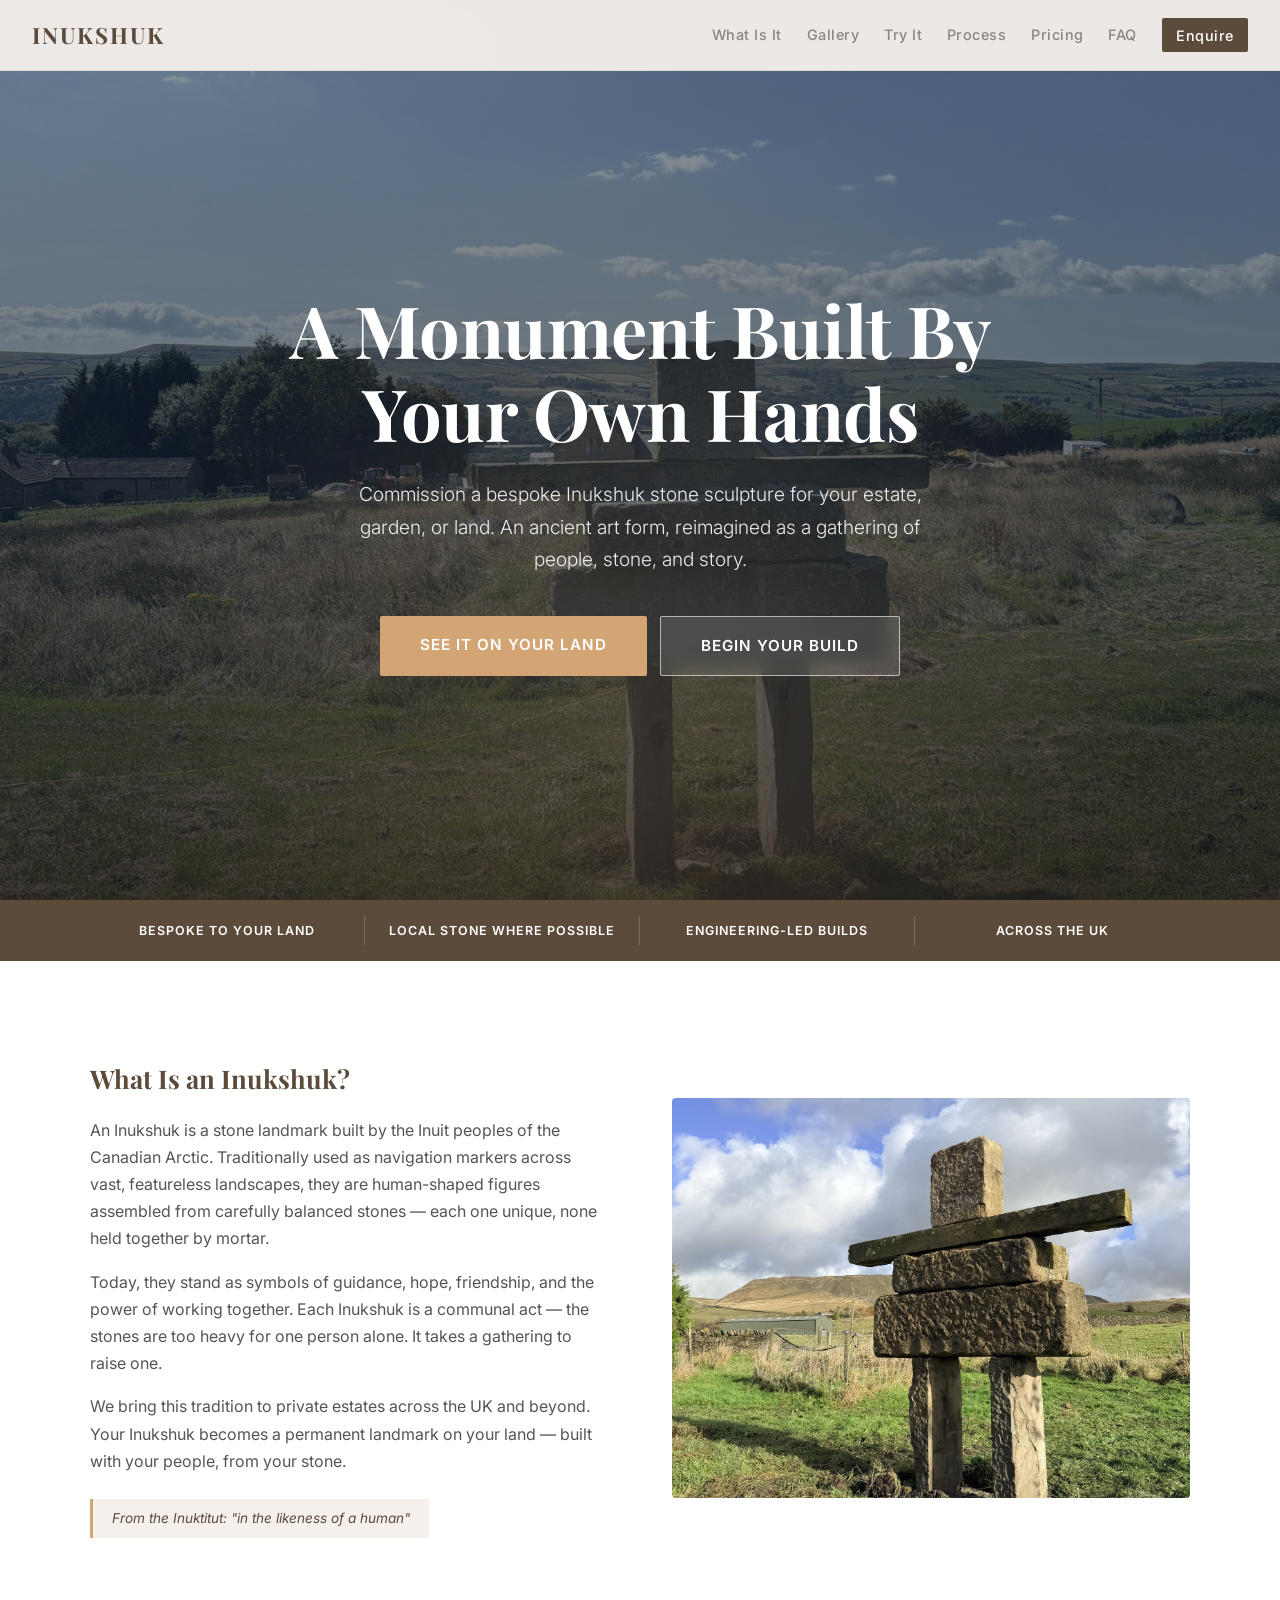
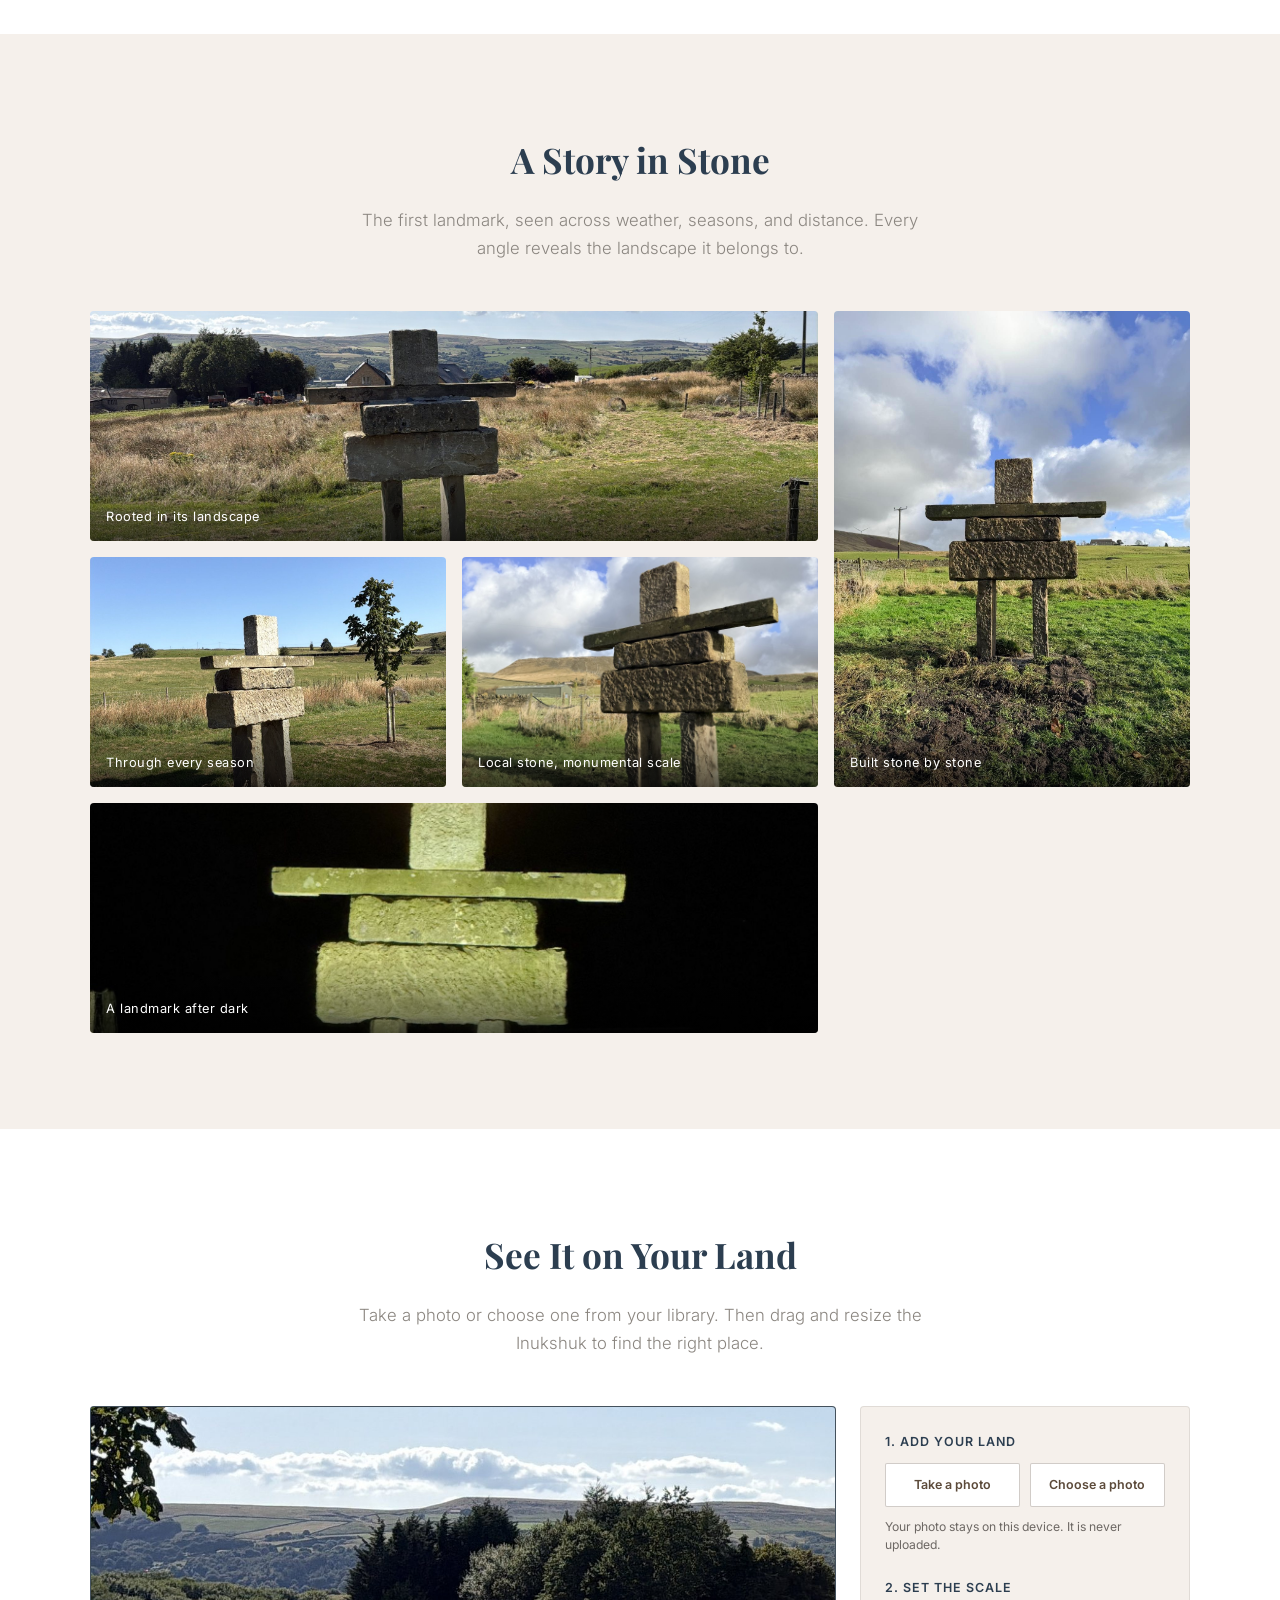
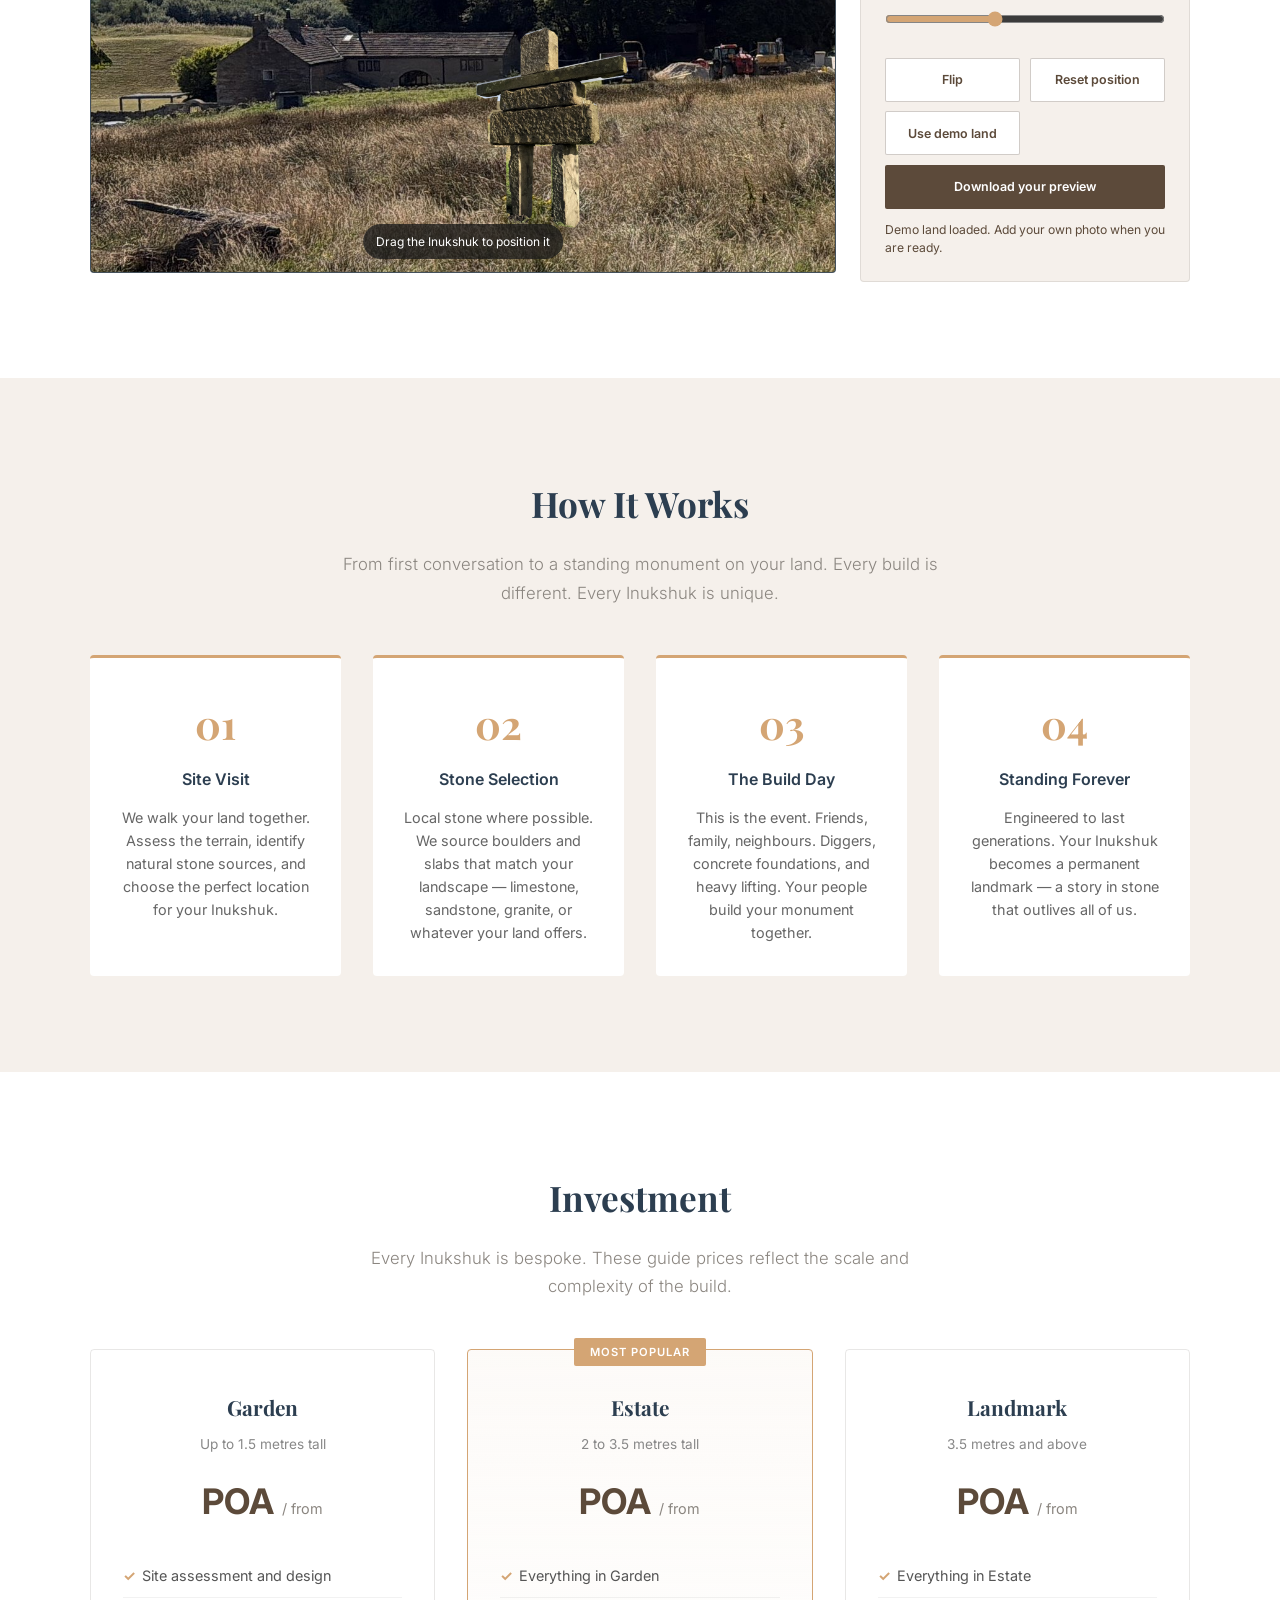
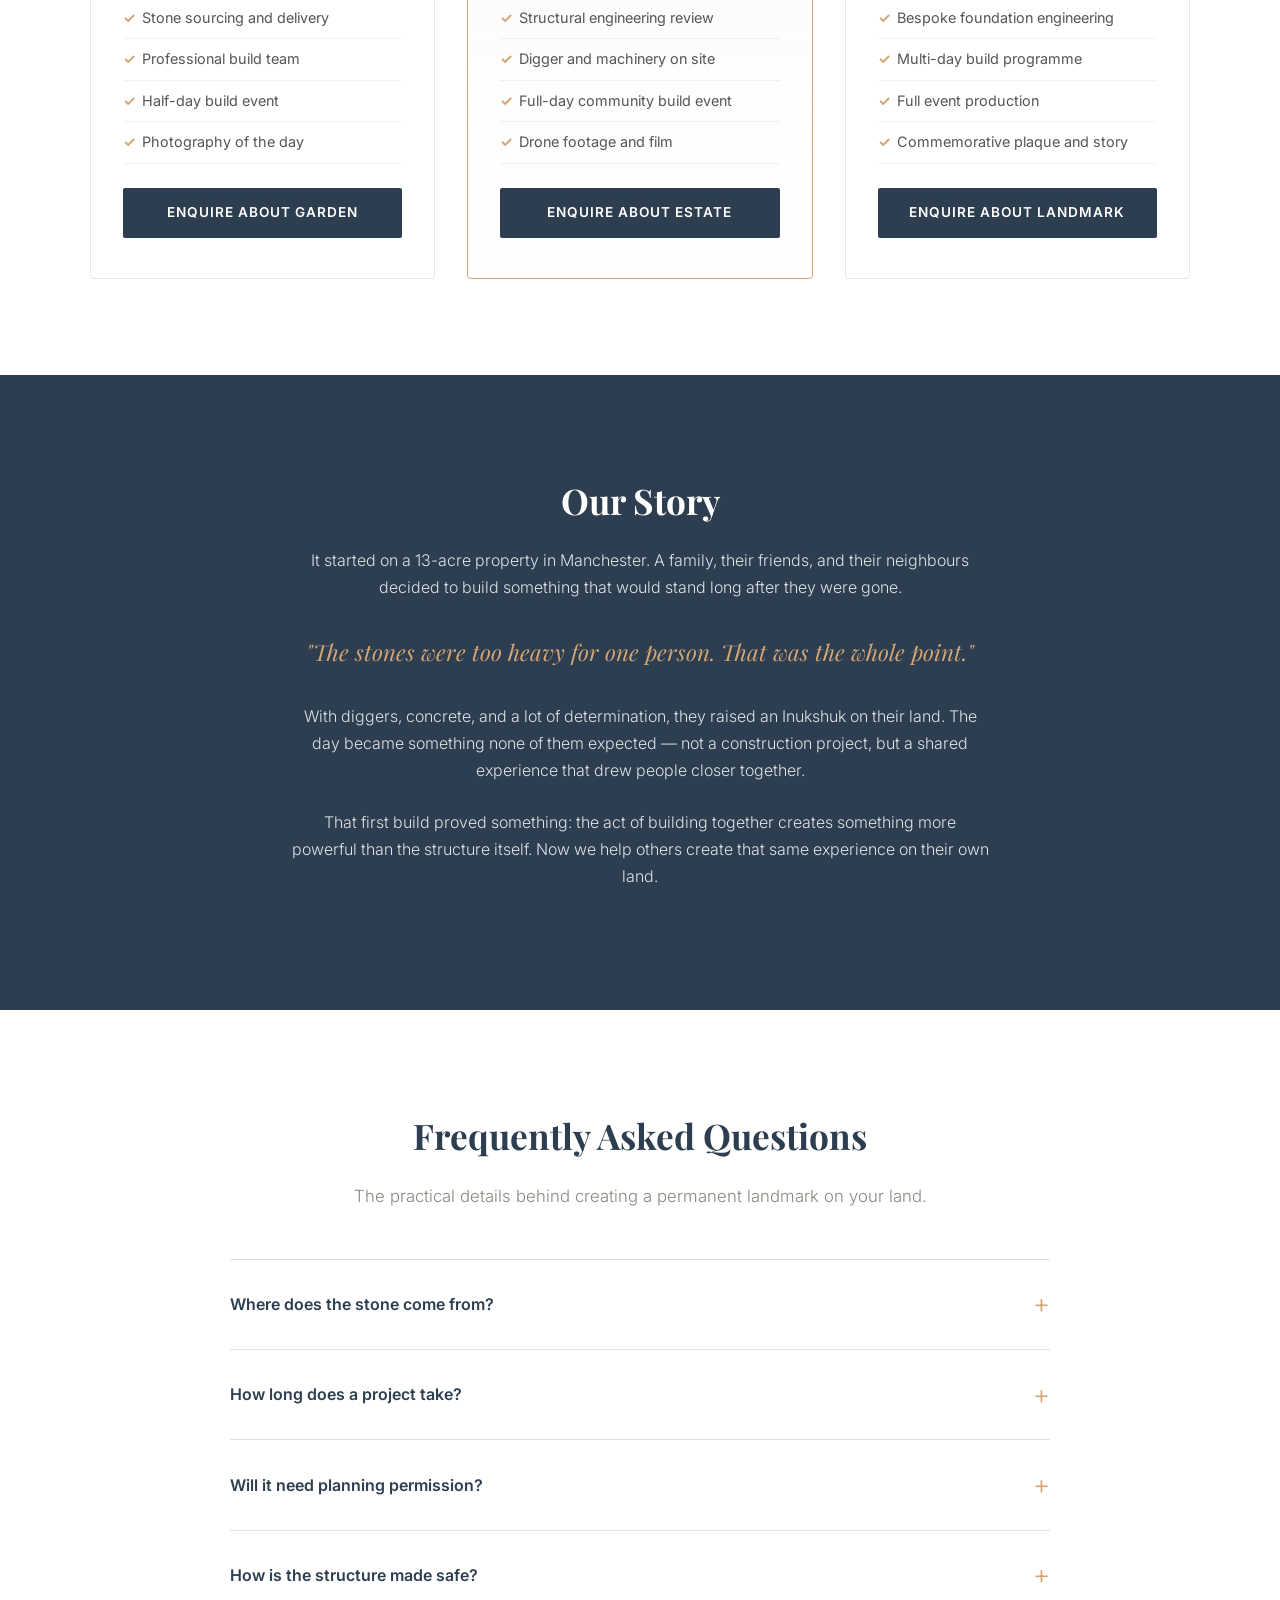
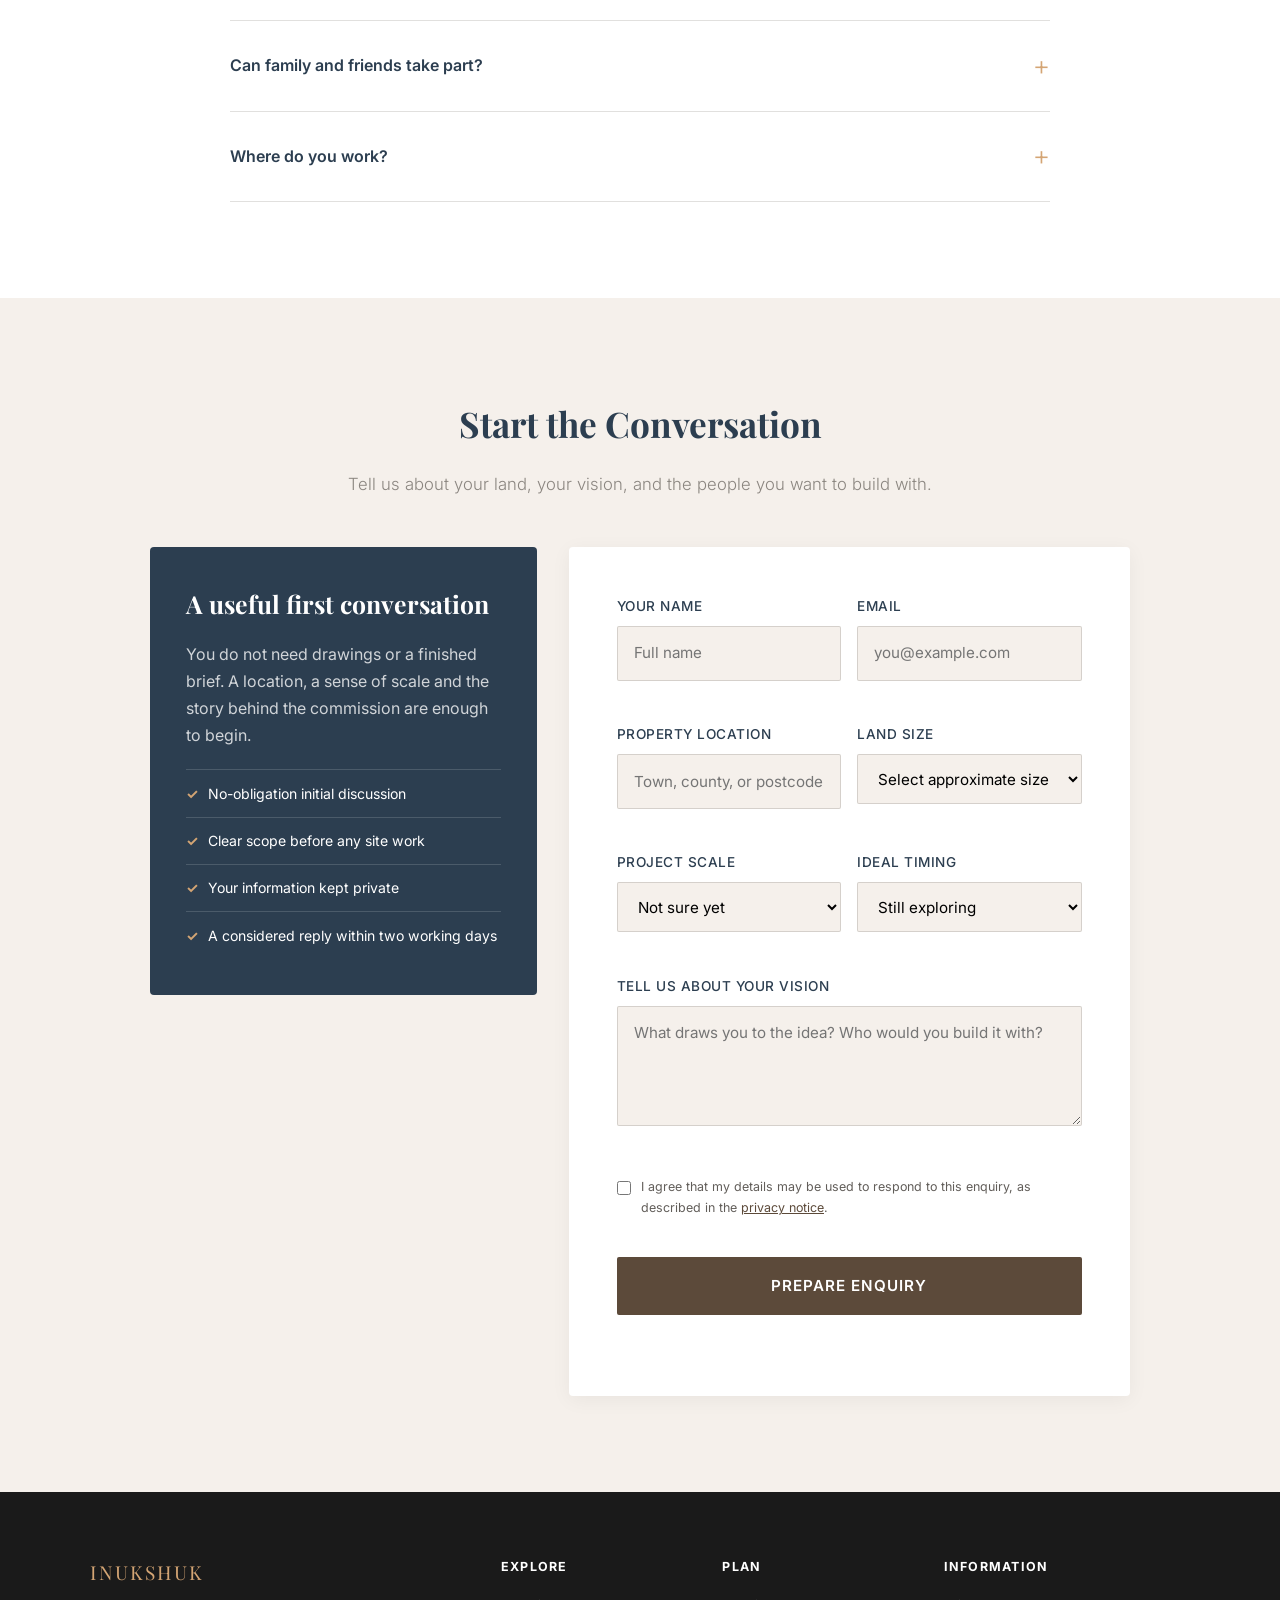
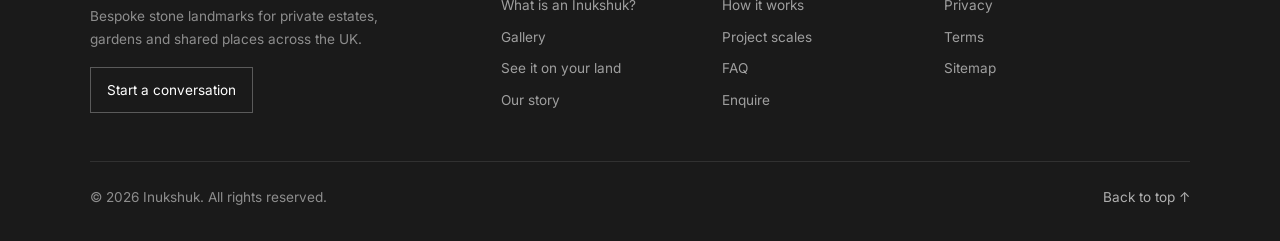
==== index.html @ c1183fcb "Add professional website essentials" ====
<!DOCTYPE html>
<html lang="en">
<head>
  <meta charset="UTF-8">
  <meta name="viewport" content="width=device-width, initial-scale=1.0">
  <meta name="description" content="Bespoke Inukshuk stone sculptures, built with your people and rooted in your land.">
  <meta property="og:title" content="Inukshuk — A Monument Built By Your Own Hands">
  <meta property="og:description" content="Commission a bespoke stone landmark for your estate, garden, or land.">
  <meta property="og:type" content="website">
  <meta property="og:locale" content="en_GB">
  <meta property="og:url" content="https://inukshuk-plum.vercel.app/">
  <meta property="og:image" content="https://inukshuk-plum.vercel.app/assets/gallery/hillside-landmark.jpg">
  <meta property="og:image:alt" content="An Inukshuk stone sculpture overlooking rolling Pennine hills">
  <meta name="twitter:card" content="summary_large_image">
  <meta name="theme-color" content="#2C3E50">
  <meta name="color-scheme" content="light">
  <link rel="canonical" href="https://inukshuk-plum.vercel.app/">
  <link rel="icon" href="/favicon.svg" type="image/svg+xml">
  <link rel="manifest" href="/site.webmanifest">
  <title>Inukshuk — Bespoke Stone Sculptures for Your Land</title>
  <link rel="preconnect" href="https://fonts.googleapis.com">
  <link href="https://fonts.googleapis.com/css2?family=Playfair+Display:wght@400;700&amp;family=Inter:wght@300;400;500;600&amp;display=swap" rel="stylesheet">
  <script type="application/ld+json">
    {
      "@context": "https://schema.org",
      "@type": "ProfessionalService",
      "name": "Inukshuk",
      "url": "https://inukshuk-plum.vercel.app/",
      "image": "https://inukshuk-plum.vercel.app/assets/gallery/hillside-landmark.jpg",
      "description": "Bespoke Inukshuk stone sculptures for private estates, gardens and land.",
      "areaServed": {
        "@type": "Country",
        "name": "United Kingdom"
      },
      "serviceType": [
        "Bespoke stone sculpture",
        "Site assessment",
        "Stone sourcing",
        "Community build experience"
      ]
    }
  </script>
  <style>
    *, *::before, *::after { margin: 0; padding: 0; box-sizing: border-box; }

    html { scroll-behavior: smooth; scroll-padding-top: 84px; }

    :root {
      --stone: #8B8680;
      --earth: #5C4A3A;
      --sky: #2C3E50;
      --warm: #D4A574;
      --cream: #F5F0EB;
      --white: #FFFFFF;
      --dark: #1a1a1a;
    }

    body {
      font-family: 'Inter', sans-serif;
      color: var(--dark);
      background: var(--cream);
      line-height: 1.7;
      -webkit-font-smoothing: antialiased;
    }
    body.menu-open, body.modal-open { overflow: hidden; }
    img { max-width: 100%; }
    button, input, select, textarea { font: inherit; }
    a:focus-visible, button:focus-visible, input:focus-visible,
    select:focus-visible, textarea:focus-visible, canvas:focus-visible,
    summary:focus-visible {
      outline: 3px solid var(--warm); outline-offset: 3px;
    }
    .skip-link {
      position: fixed; top: 0.6rem; left: 0.6rem; z-index: 1000;
      padding: 0.7rem 1rem; background: var(--dark); color: var(--white);
      text-decoration: none; border-radius: 2px; transform: translateY(-150%);
      transition: transform 0.2s;
    }
    .skip-link:focus { transform: translateY(0); }

    /* NAV */
    nav {
      position: fixed; top: 0; width: 100%; z-index: 100;
      background: rgba(245,240,235,0.95);
      backdrop-filter: blur(10px);
      border-bottom: 1px solid rgba(139,134,128,0.15);
      padding: 1rem 2rem;
      display: flex; justify-content: space-between; align-items: center;
    }
    nav .logo {
      font-family: 'Playfair Display', serif;
      font-size: 1.4rem; font-weight: 700; color: var(--earth);
      letter-spacing: 2px; text-transform: uppercase; text-decoration: none;
    }
    nav .nav-links { display: flex; gap: 1.55rem; list-style: none; align-items: center; }
    nav .nav-links a {
      text-decoration: none; color: var(--stone); font-size: 0.9rem;
      font-weight: 500; letter-spacing: 0.5px; transition: color 0.3s;
    }
    nav .nav-links a:hover, nav .nav-links a[aria-current="true"] { color: var(--earth); }
    .nav-cta {
      padding: 0.55rem 0.9rem; color: var(--white) !important;
      background: var(--earth); border-radius: 2px;
    }
    .nav-cta:hover { background: var(--sky); }
    .menu-toggle {
      display: none; width: 46px; height: 44px; border: 0; background: transparent;
      color: var(--earth); cursor: pointer; align-items: center; justify-content: center;
    }
    .menu-toggle-lines, .menu-toggle-lines::before, .menu-toggle-lines::after {
      display: block; width: 24px; height: 2px; background: currentColor;
      transition: transform 0.25s, opacity 0.25s; content: '';
    }
    .menu-toggle-lines::before { transform: translateY(-7px); }
    .menu-toggle-lines::after { transform: translateY(5px); }
    .menu-toggle[aria-expanded="true"] .menu-toggle-lines { background: transparent; }
    .menu-toggle[aria-expanded="true"] .menu-toggle-lines::before { transform: translateY(0) rotate(45deg); }
    .menu-toggle[aria-expanded="true"] .menu-toggle-lines::after { transform: translateY(-2px) rotate(-45deg); }

    /* HERO */
    .hero {
      min-height: 100vh;
      display: flex; flex-direction: column; justify-content: center; align-items: center;
      text-align: center; padding: 8rem 2rem 4rem;
      background:
        linear-gradient(180deg, rgba(22,35,47,0.48) 0%, rgba(22,35,47,0.64) 55%, rgba(26,26,26,0.82) 100%),
        url('assets/gallery/hillside-landmark.jpg') center 48% / cover no-repeat;
      color: var(--white);
      position: relative; overflow: hidden;
    }
    .hero::before {
      content: ''; position: absolute; inset: 0;
      background: radial-gradient(ellipse at 50% 80%, rgba(212,165,116,0.15) 0%, transparent 60%);
    }
    .hero-content { position: relative; z-index: 1; max-width: 800px; }
    .hero h1 {
      font-family: 'Playfair Display', serif;
      font-size: clamp(2.5rem, 6vw, 4.5rem);
      font-weight: 700; line-height: 1.15; margin-bottom: 1.5rem;
      letter-spacing: -0.5px;
    }
    .hero p {
      font-size: 1.2rem; font-weight: 300; opacity: 0.9;
      max-width: 600px; margin: 0 auto 2.5rem;
    }
    .hero-cta {
      display: inline-block; padding: 1rem 2.5rem;
      background: var(--warm); color: var(--white);
      text-decoration: none; font-weight: 600; font-size: 0.95rem;
      letter-spacing: 1px; text-transform: uppercase;
      border-radius: 2px; transition: all 0.3s;
    }
    .hero-cta:hover { background: var(--earth); transform: translateY(-2px); }
    .hero-actions { display: flex; gap: 0.8rem; justify-content: center; flex-wrap: wrap; }
    .hero-cta.secondary {
      background: rgba(255,255,255,0.12); border: 1px solid rgba(255,255,255,0.6);
      backdrop-filter: blur(8px);
    }
    .hero-cta.secondary:hover { background: var(--white); color: var(--earth); }

    /* CREDIBILITY STRIP */
    .trust-strip {
      background: var(--earth); color: var(--white); padding: 1rem 2rem;
    }
    .trust-list {
      max-width: 1100px; margin: 0 auto; display: grid;
      grid-template-columns: repeat(4, 1fr); list-style: none;
    }
    .trust-list li {
      padding: 0.25rem 1rem; text-align: center; font-size: 0.78rem;
      font-weight: 600; letter-spacing: 0.08em; text-transform: uppercase;
      border-right: 1px solid rgba(255,255,255,0.2);
    }
    .trust-list li:last-child { border-right: 0; }

    /* SECTIONS */
    section { padding: 6rem 2rem; }
    .container { max-width: 1100px; margin: 0 auto; }
    .section-title {
      font-family: 'Playfair Display', serif;
      font-size: 2.2rem; text-align: center; margin-bottom: 1rem;
      color: var(--sky);
    }
    .section-subtitle {
      text-align: center; color: var(--stone); font-weight: 300;
      max-width: 600px; margin: 0 auto 3rem; font-size: 1.05rem;
    }

    /* WHAT IS */
    .what-is { background: var(--white); }
    .what-is-grid {
      display: grid; grid-template-columns: 1fr 1fr; gap: 4rem; align-items: center;
    }
    .what-is-text h3 {
      font-family: 'Playfair Display', serif;
      font-size: 1.6rem; color: var(--earth); margin-bottom: 1rem;
    }
    .what-is-text p { color: #555; margin-bottom: 1rem; }
    .origin-badge {
      display: inline-block; padding: 0.5rem 1.2rem; margin-top: 0.5rem;
      background: var(--cream); border-left: 3px solid var(--warm);
      font-size: 0.85rem; color: var(--earth); font-style: italic;
    }
    .stone-visual {
      background: var(--stone);
      border-radius: 4px; height: 400px;
      display: flex; align-items: center; justify-content: center;
      position: relative; overflow: hidden;
    }
    .stone-visual img { width: 100%; height: 100%; object-fit: cover; }

    /* GALLERY */
    .gallery { background: var(--cream); }
    .photo-grid {
      display: grid; grid-template-columns: repeat(12, 1fr);
      grid-auto-rows: 230px; gap: 1rem;
    }
    .photo-card {
      grid-column: span 4; position: relative; overflow: hidden;
      border-radius: 4px; background: var(--stone);
    }
    .photo-card button {
      width: 100%; height: 100%; padding: 0; border: 0; background: transparent;
      color: inherit; cursor: zoom-in; text-align: left;
    }
    .photo-card.wide { grid-column: span 8; }
    .photo-card.tall { grid-row: span 2; }
    .photo-card img {
      width: 100%; height: 100%; object-fit: cover; display: block;
      transition: transform 0.6s ease;
    }
    .photo-card:hover img { transform: scale(1.025); }
    .photo-card figcaption {
      position: absolute; inset: auto 0 0; padding: 2.5rem 1rem 0.8rem;
      color: var(--white); font-size: 0.8rem; letter-spacing: 0.04em;
      background: linear-gradient(transparent, rgba(0,0,0,0.65));
    }
    .photo-card button::after {
      content: 'View'; position: absolute; top: 1rem; right: 1rem;
      padding: 0.35rem 0.65rem; border: 1px solid rgba(255,255,255,0.65);
      border-radius: 99px; color: var(--white); background: rgba(26,26,26,0.45);
      backdrop-filter: blur(6px); font-size: 0.7rem; letter-spacing: 0.08em;
      text-transform: uppercase; opacity: 0; transform: translateY(-4px);
      transition: opacity 0.25s, transform 0.25s;
    }
    .photo-card button:hover::after, .photo-card button:focus-visible::after {
      opacity: 1; transform: translateY(0);
    }
    .lightbox {
      width: min(1100px, calc(100vw - 2rem)); max-width: none; max-height: 92vh;
      margin: auto; padding: 0; border: 0; border-radius: 4px;
      background: #111; color: var(--white); overflow: hidden;
      box-shadow: 0 30px 100px rgba(0,0,0,0.45);
    }
    .lightbox::backdrop { background: rgba(10,12,14,0.88); backdrop-filter: blur(7px); }
    .lightbox-frame { position: relative; display: grid; min-height: min(76vh, 760px); }
    .lightbox img { width: 100%; height: min(76vh, 760px); object-fit: contain; display: block; }
    .lightbox-caption {
      position: absolute; inset: auto 0 0; padding: 3rem 5rem 1.3rem;
      background: linear-gradient(transparent, rgba(0,0,0,0.82));
      text-align: center; font-size: 0.9rem;
    }
    .lightbox-close, .lightbox-nav {
      position: absolute; z-index: 2; display: grid; place-items: center;
      border: 1px solid rgba(255,255,255,0.32); background: rgba(10,10,10,0.55);
      color: var(--white); cursor: pointer; backdrop-filter: blur(6px);
    }
    .lightbox-close { top: 1rem; right: 1rem; width: 44px; height: 44px; border-radius: 50%; font-size: 1.4rem; }
    .lightbox-nav { top: 50%; width: 48px; height: 64px; transform: translateY(-50%); font-size: 1.5rem; }
    .lightbox-prev { left: 1rem; }
    .lightbox-next { right: 1rem; }

    /* LAND VISUALIZER */
    .visualizer { background: var(--white); }
    .visualizer-shell {
      display: grid; grid-template-columns: minmax(0, 1fr) 330px;
      gap: 1.5rem; align-items: start;
    }
    .viz-stage {
      position: relative; overflow: hidden; border-radius: 4px;
      background: var(--sky); border: 1px solid rgba(139,134,128,0.25);
    }
    .viz-stage.dragover { outline: 3px solid var(--warm); outline-offset: 3px; }
    #viz-canvas {
      width: 100%; height: auto; aspect-ratio: 8 / 5; display: block;
      cursor: grab; touch-action: none;
    }
    #viz-canvas.dragging { cursor: grabbing; }
    .viz-tip {
      position: absolute; left: 50%; bottom: 0.8rem; transform: translateX(-50%);
      padding: 0.45rem 0.8rem; border-radius: 99px;
      background: rgba(26,26,26,0.76); color: var(--white);
      font-size: 0.75rem; white-space: nowrap; pointer-events: none;
      transition: opacity 0.3s;
    }
    .viz-tip.hidden { opacity: 0; }
    .viz-controls {
      padding: 1.5rem; border-radius: 4px; background: var(--cream);
      border: 1px solid rgba(139,134,128,0.2);
    }
    .viz-control { margin-bottom: 1.4rem; }
    .viz-control-title {
      display: block; margin-bottom: 0.65rem; color: var(--sky);
      font-size: 0.78rem; font-weight: 600; letter-spacing: 0.08em;
      text-transform: uppercase;
    }
    .upload-grid { display: grid; grid-template-columns: 1fr 1fr; gap: 0.6rem; }
    .upload-action, .viz-button {
      display: inline-flex; min-height: 44px; align-items: center; justify-content: center;
      padding: 0.7rem 0.75rem; border: 1px solid rgba(92,74,58,0.28);
      border-radius: 2px; background: var(--white); color: var(--earth);
      font: 600 0.78rem 'Inter', sans-serif; text-align: center; cursor: pointer;
      transition: background 0.2s, color 0.2s, transform 0.2s;
    }
    .upload-action:hover, .viz-button:hover { background: var(--earth); color: var(--white); transform: translateY(-1px); }
    .viz-button.primary { background: var(--earth); color: var(--white); }
    .viz-button.primary:hover { background: var(--sky); }
    .visually-hidden { position: absolute; width: 1px; height: 1px; overflow: hidden; clip: rect(0 0 0 0); white-space: nowrap; }
    .viz-range { width: 100%; accent-color: var(--warm); cursor: pointer; }
    .viz-button-row { display: grid; grid-template-columns: 1fr 1fr; gap: 0.6rem; }
    .viz-button-row .primary { grid-column: 1 / -1; }
    .privacy-note, .viz-status { font-size: 0.76rem; line-height: 1.5; color: #6d6864; }
    .privacy-note { margin-top: 0.7rem; }
    .viz-status { min-height: 2.3em; margin-top: 0.75rem; color: var(--earth); }

    /* PROCESS */
    .process { background: var(--cream); }
    .process-steps {
      display: grid; grid-template-columns: repeat(4, 1fr); gap: 2rem;
    }
    .step {
      text-align: center; padding: 2rem 1.5rem;
      background: var(--white); border-radius: 4px;
      border-top: 3px solid var(--warm);
    }
    .step-number {
      font-family: 'Playfair Display', serif;
      font-size: 2.5rem; color: var(--warm); font-weight: 700;
      margin-bottom: 0.5rem;
    }
    .step h4 { font-size: 1rem; color: var(--sky); margin-bottom: 0.75rem; font-weight: 600; }
    .step p { font-size: 0.9rem; color: #666; line-height: 1.6; }

    /* PRICING */
    .pricing { background: var(--white); }
    .pricing-cards {
      display: grid; grid-template-columns: repeat(3, 1fr); gap: 2rem;
    }
    .price-card {
      padding: 2.5rem 2rem; border: 1px solid rgba(139,134,128,0.2);
      border-radius: 4px; text-align: center; transition: all 0.3s;
      position: relative;
    }
    .price-card:hover { transform: translateY(-4px); box-shadow: 0 12px 40px rgba(0,0,0,0.08); }
    .price-card.featured {
      border-color: var(--warm);
      background: linear-gradient(180deg, rgba(212,165,116,0.05) 0%, var(--white) 100%);
    }
    .price-card.featured::before {
      content: 'Most Popular'; position: absolute; top: -12px; left: 50%;
      transform: translateX(-50%); background: var(--warm); color: var(--white);
      padding: 0.3rem 1rem; font-size: 0.7rem; letter-spacing: 1px;
      text-transform: uppercase; font-weight: 600; border-radius: 2px;
    }
    .price-card h4 {
      font-family: 'Playfair Display', serif;
      font-size: 1.3rem; color: var(--sky); margin-bottom: 0.5rem;
    }
    .price-amount {
      font-size: 2.2rem; font-weight: 700; color: var(--earth);
      margin: 1rem 0;
    }
    .price-amount span { font-size: 0.9rem; font-weight: 400; color: var(--stone); }
    .price-card ul {
      list-style: none; text-align: left; margin: 1.5rem 0;
    }
    .price-card li {
      padding: 0.5rem 0; font-size: 0.9rem; color: #555;
      border-bottom: 1px solid rgba(0,0,0,0.05);
    }
    .price-card li::before { content: '\2713\00a0\00a0'; color: var(--warm); font-weight: 700; }
    .price-btn {
      display: inline-block; width: 100%; padding: 0.85rem;
      background: var(--sky); color: var(--white);
      text-decoration: none; font-weight: 600; font-size: 0.85rem;
      letter-spacing: 1px; text-transform: uppercase;
      border: none; cursor: pointer; border-radius: 2px;
      transition: background 0.3s;
    }
    .price-btn:hover { background: var(--earth); }

    /* STORY */
    .story { background: var(--sky); color: var(--white); }
    .story .section-title { color: var(--white); }
    .story-content {
      max-width: 700px; margin: 0 auto; text-align: center;
    }
    .story-content p { opacity: 0.85; margin-bottom: 1.5rem; font-weight: 300; }
    .story-content .highlight {
      font-family: 'Playfair Display', serif;
      font-size: 1.4rem; font-style: italic; opacity: 1;
      color: var(--warm); margin: 2rem 0;
    }

    /* FAQ */
    .faq { background: var(--white); }
    .faq-list { max-width: 820px; margin: 0 auto; border-top: 1px solid rgba(139,134,128,0.26); }
    .faq details { border-bottom: 1px solid rgba(139,134,128,0.26); }
    .faq summary {
      list-style: none; display: flex; align-items: center; justify-content: space-between;
      gap: 1rem; padding: 1.35rem 0; color: var(--sky); cursor: pointer;
      font-weight: 600;
    }
    .faq summary::-webkit-details-marker { display: none; }
    .faq summary::after { content: '+'; color: var(--warm); font-size: 1.7rem; font-weight: 300; }
    .faq details[open] summary::after { content: '−'; }
    .faq-answer { padding: 0 2rem 1.5rem 0; color: #5e5b58; }

    /* CONTACT */
    .contact { background: var(--cream); }
    .contact-layout {
      display: grid; grid-template-columns: minmax(0, 1fr) minmax(0, 1.45fr);
      gap: 2rem; align-items: start; max-width: 980px; margin: 0 auto;
    }
    .contact-panel { padding: 2.25rem; background: var(--sky); color: var(--white); border-radius: 4px; }
    .contact-panel h3 { font-family: 'Playfair Display', serif; font-size: 1.55rem; margin-bottom: 1rem; }
    .contact-panel p { color: rgba(255,255,255,0.78); margin-bottom: 1.25rem; }
    .contact-promises { list-style: none; }
    .contact-promises li { padding: 0.7rem 0; border-top: 1px solid rgba(255,255,255,0.15); font-size: 0.88rem; }
    .contact-promises li::before { content: '✓'; color: var(--warm); font-weight: 700; margin-right: 0.65rem; }
    .contact-form {
      margin: 0;
      background: var(--white); padding: 3rem;
      border-radius: 4px; box-shadow: 0 4px 20px rgba(0,0,0,0.05);
    }
    .form-grid { display: grid; grid-template-columns: 1fr 1fr; gap: 0 1rem; }
    .form-group.full { grid-column: 1 / -1; }
    .form-group { margin-bottom: 1.5rem; }
    .form-group label {
      display: block; font-size: 0.85rem; font-weight: 500;
      color: var(--sky); margin-bottom: 0.5rem;
      letter-spacing: 0.5px; text-transform: uppercase;
    }
    .form-group input, .form-group textarea, .form-group select {
      width: 100%; padding: 0.85rem 1rem;
      border: 1px solid rgba(139,134,128,0.3);
      border-radius: 2px; font-family: 'Inter', sans-serif;
      font-size: 0.95rem; transition: border-color 0.3s;
      background: var(--cream);
    }
    .form-group input:focus, .form-group textarea:focus, .form-group select:focus {
      outline: none; border-color: var(--warm);
    }
    .form-group input[aria-invalid="true"], .form-group textarea[aria-invalid="true"],
    .form-group select[aria-invalid="true"] { border-color: #a33b2f; background: #fff8f6; }
    .field-error { display: block; min-height: 1.2em; margin-top: 0.25rem; color: #8e2e24; font-size: 0.74rem; }
    .form-group textarea { min-height: 120px; resize: vertical; }
    .consent-row { display: flex; gap: 0.65rem; align-items: flex-start; margin: 0 0 1.25rem; color: #625e5a; font-size: 0.78rem; }
    .consent-row input { width: 18px; height: 18px; margin-top: 0.15rem; accent-color: var(--earth); }
    .consent-row a { color: var(--earth); }
    .submit-btn {
      width: 100%; padding: 1rem; background: var(--earth);
      color: var(--white); border: none; cursor: pointer;
      font-family: 'Inter', sans-serif; font-weight: 600;
      font-size: 0.95rem; letter-spacing: 1px;
      text-transform: uppercase; border-radius: 2px;
      transition: background 0.3s;
    }
    .submit-btn:hover { background: var(--sky); }
    .submit-btn[disabled] { cursor: wait; opacity: 0.72; }
    .form-status { min-height: 1.6em; margin-top: 0.8rem; color: var(--earth); font-size: 0.82rem; text-align: center; }

    /* FOOTER */
    footer {
      background: var(--dark); color: rgba(255,255,255,0.5);
      padding: 4rem 2rem 2rem; font-size: 0.85rem;
    }
    footer .logo {
      font-family: 'Playfair Display', serif;
      color: var(--warm); font-size: 1.2rem;
      letter-spacing: 2px; margin-bottom: 1rem; display: inline-block; text-decoration: none;
    }
    .footer-grid {
      max-width: 1100px; margin: 0 auto 2.5rem; display: grid;
      grid-template-columns: 2fr 1fr 1fr 1.3fr; gap: 2rem;
    }
    .footer-intro { max-width: 320px; }
    .footer-heading { color: var(--white); font-size: 0.78rem; text-transform: uppercase; letter-spacing: 0.1em; margin-bottom: 1rem; }
    .footer-links { list-style: none; }
    .footer-links li { margin: 0.55rem 0; }
    .footer-links a { color: rgba(255,255,255,0.58); text-decoration: none; }
    .footer-links a:hover { color: var(--warm); }
    .footer-contact { display: inline-block; margin-top: 1rem; padding: 0.65rem 1rem; color: var(--white); border: 1px solid rgba(255,255,255,0.28); text-decoration: none; }
    .footer-bottom { max-width: 1100px; margin: 0 auto; padding-top: 1.5rem; border-top: 1px solid rgba(255,255,255,0.1); display: flex; justify-content: space-between; gap: 1rem; }
    .back-to-top { color: rgba(255,255,255,0.65); text-decoration: none; }
    .back-to-top:hover { color: var(--warm); }

    .no-script {
      padding: 0.8rem 1rem; background: #fff3cd; color: #5c4a3a;
      text-align: center; font-size: 0.85rem;
    }

    /* RESPONSIVE */
    @media (max-width: 960px) {
      nav { padding: 0.75rem 1.25rem; }
      .menu-toggle { display: inline-flex; }
      nav .nav-links {
        display: flex; position: fixed; inset: 69px 0 auto; max-height: calc(100vh - 69px);
        overflow-y: auto; padding: 1.25rem 1.5rem 1.75rem; background: var(--cream);
        border-bottom: 1px solid rgba(139,134,128,0.2); box-shadow: 0 18px 30px rgba(0,0,0,0.12);
        flex-direction: column; align-items: stretch; gap: 0;
        transform: translateY(-120%); opacity: 0; visibility: hidden;
        transition: transform 0.3s, opacity 0.3s, visibility 0.3s;
      }
      nav .nav-links.open { transform: translateY(0); opacity: 1; visibility: visible; }
      nav .nav-links a { display: block; padding: 0.8rem 0; color: var(--earth); border-bottom: 1px solid rgba(139,134,128,0.16); }
      nav .nav-links li:last-child a { margin-top: 0.75rem; border-bottom: 0; text-align: center; }
      .trust-list { grid-template-columns: 1fr 1fr; }
      .trust-list li:nth-child(2) { border-right: 0; }
      .trust-list li:nth-child(-n+2) { border-bottom: 1px solid rgba(255,255,255,0.2); }
      .footer-grid { grid-template-columns: 2fr 1fr 1fr; }
      .footer-grid > div:last-child { grid-column: 1 / -1; }
    }
    @media (max-width: 768px) {
      .what-is-grid { grid-template-columns: 1fr; }
      .process-steps { grid-template-columns: 1fr 1fr; }
      .pricing-cards { grid-template-columns: 1fr; max-width: 400px; margin: 0 auto; }
      .visualizer-shell { grid-template-columns: 1fr; }
      .photo-grid { grid-template-columns: 1fr 1fr; grid-auto-rows: 220px; }
      .photo-card, .photo-card.wide { grid-column: span 1; }
      .contact-layout { grid-template-columns: 1fr; }
      .footer-grid { grid-template-columns: 1fr 1fr; }
      .footer-grid > div:last-child { grid-column: auto; }
    }
    @media (max-width: 480px) {
      section { padding: 4.5rem 1.25rem; }
      .hero { padding-inline: 1.25rem; }
      .hero-actions { flex-direction: column; align-items: stretch; }
      .hero-cta { width: 100%; padding-inline: 1rem; }
      .trust-strip { padding-inline: 0.75rem; }
      .trust-list { grid-template-columns: 1fr; }
      .trust-list li { border-right: 0; border-bottom: 1px solid rgba(255,255,255,0.2); }
      .trust-list li:last-child { border-bottom: 0; }
      .process-steps { grid-template-columns: 1fr; }
      .photo-grid { grid-template-columns: 1fr; }
      .photo-card.tall { grid-row: span 1; }
      .upload-grid { grid-template-columns: 1fr; }
      .form-grid { grid-template-columns: 1fr; }
      .form-group.full { grid-column: auto; }
      .contact-form, .contact-panel { padding: 1.5rem; }
      .footer-grid { grid-template-columns: 1fr; }
      .footer-bottom { flex-direction: column; }
      .lightbox-caption { padding-inline: 3rem; }
      .lightbox-nav { width: 42px; height: 54px; }
      .lightbox-prev { left: 0.35rem; }
      .lightbox-next { right: 0.35rem; }
    }
    @media (prefers-reduced-motion: reduce) {
      html { scroll-behavior: auto; }
      *, *::before, *::after { animation-duration: 0.01ms !important; animation-iteration-count: 1 !important; transition-duration: 0.01ms !important; }
    }
  </style>
</head>
<body>

  <a class="skip-link" href="#main-content">Skip to main content</a>

  <nav aria-label="Primary navigation">
    <a class="logo" href="#top" aria-label="Inukshuk home">Inukshuk</a>
    <button class="menu-toggle" id="menu-toggle" type="button" aria-expanded="false" aria-controls="primary-navigation" aria-label="Open menu">
      <span class="menu-toggle-lines" aria-hidden="true"></span>
    </button>
    <ul class="nav-links" id="primary-navigation">
      <li><a href="#what">What Is It</a></li>
      <li><a href="#gallery">Gallery</a></li>
      <li><a href="#visualizer">Try It</a></li>
      <li><a href="#process">Process</a></li>
      <li><a href="#pricing">Pricing</a></li>
      <li><a href="#faq">FAQ</a></li>
      <li><a class="nav-cta" href="#contact">Enquire</a></li>
    </ul>
  </nav>

  <noscript><div class="no-script">The gallery and land preview need JavaScript. All project information and enquiry details remain available.</div></noscript>

  <main id="main-content">

  <section class="hero" id="top">
    <div class="hero-content">
      <h1>A Monument Built By Your Own Hands</h1>
      <p>Commission a bespoke Inukshuk stone sculpture for your estate, garden, or land. An ancient art form, reimagined as a gathering of people, stone, and story.</p>
      <div class="hero-actions">
        <a href="#visualizer" class="hero-cta">See It on Your Land</a>
        <a href="#contact" class="hero-cta secondary">Begin Your Build</a>
      </div>
    </div>
  </section>

  <aside class="trust-strip" aria-label="Project principles">
    <ul class="trust-list">
      <li>Bespoke to your land</li>
      <li>Local stone where possible</li>
      <li>Engineering-led builds</li>
      <li>Across the UK</li>
    </ul>
  </aside>

  <section class="what-is" id="what">
    <div class="container">
      <div class="what-is-grid">
        <div class="what-is-text">
          <h3>What Is an Inukshuk?</h3>
          <p>An Inukshuk is a stone landmark built by the Inuit peoples of the Canadian Arctic. Traditionally used as navigation markers across vast, featureless landscapes, they are human-shaped figures assembled from carefully balanced stones — each one unique, none held together by mortar.</p>
          <p>Today, they stand as symbols of guidance, hope, friendship, and the power of working together. Each Inukshuk is a communal act — the stones are too heavy for one person alone. It takes a gathering to raise one.</p>
          <p>We bring this tradition to private estates across the UK and beyond. Your Inukshuk becomes a permanent landmark on your land — built with your people, from your stone.</p>
          <div class="origin-badge">From the Inuktitut: "in the likeness of a human"</div>
        </div>
        <div class="stone-visual">
          <img src="assets/gallery/stone-detail.jpg" alt="Finished stone Inukshuk standing in a Pennine landscape">
        </div>
      </div>
    </div>
  </section>

  <section class="gallery" id="gallery">
    <div class="container">
      <h2 class="section-title">A Story in Stone</h2>
      <p class="section-subtitle">The first landmark, seen across weather, seasons, and distance. Every angle reveals the landscape it belongs to.</p>
      <div class="photo-grid">
        <figure class="photo-card wide">
          <button type="button" class="gallery-open" data-gallery-index="0" aria-label="Open wide landscape photograph">
            <img src="assets/gallery/landmark-wide.jpg" alt="Wide view of an Inukshuk overlooking rolling hills" loading="lazy" decoding="async">
            <figcaption>Rooted in its landscape</figcaption>
          </button>
        </figure>
        <figure class="photo-card tall">
          <button type="button" class="gallery-open" data-gallery-index="1" aria-label="Open front view photograph">
            <img src="assets/gallery/landmark-front.jpg" alt="Front view of a handbuilt stone Inukshuk" loading="lazy" decoding="async">
            <figcaption>Built stone by stone</figcaption>
          </button>
        </figure>
        <figure class="photo-card">
          <button type="button" class="gallery-open" data-gallery-index="2" aria-label="Open summer photograph">
            <img src="assets/gallery/summer-landmark.jpg" alt="Inukshuk standing in a green summer field" loading="lazy" decoding="async">
            <figcaption>Through every season</figcaption>
          </button>
        </figure>
        <figure class="photo-card">
          <button type="button" class="gallery-open" data-gallery-index="3" aria-label="Open stone detail photograph">
            <img src="assets/gallery/stone-detail.jpg" alt="Close view showing the scale and texture of the stone" loading="lazy" decoding="async">
            <figcaption>Local stone, monumental scale</figcaption>
          </button>
        </figure>
        <figure class="photo-card wide">
          <button type="button" class="gallery-open" data-gallery-index="4" aria-label="Open moonlit photograph">
            <img src="assets/gallery/moonlit-landmark.jpg" alt="Illuminated Inukshuk beneath the moon at night" loading="lazy" decoding="async">
            <figcaption>A landmark after dark</figcaption>
          </button>
        </figure>
      </div>
    </div>
  </section>

  <dialog class="lightbox" id="gallery-lightbox" aria-labelledby="lightbox-caption">
    <div class="lightbox-frame">
      <button class="lightbox-close" type="button" aria-label="Close image viewer">&times;</button>
      <button class="lightbox-nav lightbox-prev" type="button" aria-label="Previous photograph">&#8249;</button>
      <img id="lightbox-image" src="assets/gallery/landmark-wide.jpg" alt="">
      <button class="lightbox-nav lightbox-next" type="button" aria-label="Next photograph">&#8250;</button>
      <p class="lightbox-caption" id="lightbox-caption"></p>
    </div>
  </dialog>

  <section class="visualizer" id="visualizer">
    <div class="container">
      <h2 class="section-title">See It on Your Land</h2>
      <p class="section-subtitle">Take a photo or choose one from your library. Then drag and resize the Inukshuk to find the right place.</p>
      <div class="visualizer-shell">
        <div class="viz-stage" id="viz-stage">
          <canvas id="viz-canvas" width="1200" height="750" role="img" tabindex="0" aria-label="Preview of an Inukshuk placed on your land. Drag to move it, or use the arrow keys."></canvas>
          <p class="viz-tip" id="viz-tip">Drag the Inukshuk to position it</p>
        </div>
        <aside class="viz-controls" aria-label="Preview controls">
          <div class="viz-control">
            <span class="viz-control-title">1. Add your land</span>
            <div class="upload-grid">
              <label class="upload-action" for="camera-input">Take a photo</label>
              <label class="upload-action" for="photo-input">Choose a photo</label>
            </div>
            <input class="visually-hidden" id="camera-input" type="file" accept="image/*" capture="environment">
            <input class="visually-hidden" id="photo-input" type="file" accept="image/*">
            <p class="privacy-note">Your photo stays on this device. It is never uploaded.</p>
          </div>
          <div class="viz-control">
            <label class="viz-control-title" for="size-slider">2. Set the scale</label>
            <input class="viz-range" id="size-slider" type="range" min="15" max="90" value="44">
          </div>
          <div class="viz-button-row">
            <button class="viz-button" id="flip-btn" type="button">Flip</button>
            <button class="viz-button" id="reset-btn" type="button">Reset position</button>
            <button class="viz-button" id="demo-btn" type="button">Use demo land</button>
            <button class="viz-button primary" id="download-btn" type="button">Download your preview</button>
          </div>
          <p class="viz-status" id="viz-status" role="status">Demo land loaded. Add your own photo when you are ready.</p>
        </aside>
      </div>
    </div>
  </section>

  <section class="process" id="process">
    <div class="container">
      <h2 class="section-title">How It Works</h2>
      <p class="section-subtitle">From first conversation to a standing monument on your land. Every build is different. Every Inukshuk is unique.</p>
      <div class="process-steps">
        <div class="step">
          <div class="step-number">01</div>
          <h4>Site Visit</h4>
          <p>We walk your land together. Assess the terrain, identify natural stone sources, and choose the perfect location for your Inukshuk.</p>
        </div>
        <div class="step">
          <div class="step-number">02</div>
          <h4>Stone Selection</h4>
          <p>Local stone where possible. We source boulders and slabs that match your landscape — limestone, sandstone, granite, or whatever your land offers.</p>
        </div>
        <div class="step">
          <div class="step-number">03</div>
          <h4>The Build Day</h4>
          <p>This is the event. Friends, family, neighbours. Diggers, concrete foundations, and heavy lifting. Your people build your monument together.</p>
        </div>
        <div class="step">
          <div class="step-number">04</div>
          <h4>Standing Forever</h4>
          <p>Engineered to last generations. Your Inukshuk becomes a permanent landmark — a story in stone that outlives all of us.</p>
        </div>
      </div>
    </div>
  </section>

  <section class="pricing" id="pricing">
    <div class="container">
      <h2 class="section-title">Investment</h2>
      <p class="section-subtitle">Every Inukshuk is bespoke. These guide prices reflect the scale and complexity of the build.</p>
      <div class="pricing-cards">
        <div class="price-card">
          <h4>Garden</h4>
          <p style="color:#888;font-size:0.85rem;">Up to 1.5 metres tall</p>
          <div class="price-amount">POA <span>/ from</span></div>
          <ul>
            <li>Site assessment and design</li>
            <li>Stone sourcing and delivery</li>
            <li>Professional build team</li>
            <li>Half-day build event</li>
            <li>Photography of the day</li>
          </ul>
          <button class="price-btn package-enquire" type="button" data-package="Garden">Enquire about Garden</button>
        </div>
        <div class="price-card featured">
          <h4>Estate</h4>
          <p style="color:#888;font-size:0.85rem;">2 to 3.5 metres tall</p>
          <div class="price-amount">POA <span>/ from</span></div>
          <ul>
            <li>Everything in Garden</li>
            <li>Structural engineering review</li>
            <li>Digger and machinery on site</li>
            <li>Full-day community build event</li>
            <li>Drone footage and film</li>
          </ul>
          <button class="price-btn package-enquire" type="button" data-package="Estate">Enquire about Estate</button>
        </div>
        <div class="price-card">
          <h4>Landmark</h4>
          <p style="color:#888;font-size:0.85rem;">3.5 metres and above</p>
          <div class="price-amount">POA <span>/ from</span></div>
          <ul>
            <li>Everything in Estate</li>
            <li>Bespoke foundation engineering</li>
            <li>Multi-day build programme</li>
            <li>Full event production</li>
            <li>Commemorative plaque and story</li>
          </ul>
          <button class="price-btn package-enquire" type="button" data-package="Landmark">Enquire about Landmark</button>
        </div>
      </div>
    </div>
  </section>

  <section class="story" id="story">
    <div class="container">
      <h2 class="section-title">Our Story</h2>
      <div class="story-content">
        <p>It started on a 13-acre property in Manchester. A family, their friends, and their neighbours decided to build something that would stand long after they were gone.</p>
        <p class="highlight">"The stones were too heavy for one person. That was the whole point."</p>
        <p>With diggers, concrete, and a lot of determination, they raised an Inukshuk on their land. The day became something none of them expected — not a construction project, but a shared experience that drew people closer together.</p>
        <p>That first build proved something: the act of building together creates something more powerful than the structure itself. Now we help others create that same experience on their own land.</p>
      </div>
    </div>
  </section>

  <section class="faq" id="faq">
    <div class="container">
      <h2 class="section-title">Frequently Asked Questions</h2>
      <p class="section-subtitle">The practical details behind creating a permanent landmark on your land.</p>
      <div class="faq-list">
        <details>
          <summary>Where does the stone come from?</summary>
          <div class="faq-answer"><p>We prioritise stone that belongs visually and geologically to the setting. Where suitable material exists on your land, we assess it first; otherwise we source from an appropriate local quarry or reclaimed supply.</p></div>
        </details>
        <details>
          <summary>How long does a project take?</summary>
          <div class="faq-answer"><p>The on-site build is typically one to several days, depending on scale. The full programme also includes the site visit, design, engineering review, stone selection, logistics and ground preparation.</p></div>
        </details>
        <details>
          <summary>Will it need planning permission?</summary>
          <div class="faq-answer"><p>Requirements vary by height, location, land designation and local authority. We flag likely considerations during the site assessment, but formal planning advice should come from your local planning authority or appointed adviser.</p></div>
        </details>
        <details>
          <summary>How is the structure made safe?</summary>
          <div class="faq-answer"><p>Every build is designed around its scale, ground conditions and exposure. Larger commissions include an engineering review and a purpose-designed foundation before any stone is lifted into place.</p></div>
        </details>
        <details>
          <summary>Can family and friends take part?</summary>
          <div class="faq-answer"><p>Yes. Participation is central to the experience. The professional team manages machinery, lifting and safety while creating meaningful, supervised ways for your group to help raise the landmark.</p></div>
        </details>
        <details>
          <summary>Where do you work?</summary>
          <div class="faq-answer"><p>We work across the UK and will consider projects further afield. Travel, specialist transport and local logistics are scoped clearly before a commission begins.</p></div>
        </details>
      </div>
    </div>
  </section>

  <section class="contact" id="contact">
    <div class="container">
      <h2 class="section-title">Start the Conversation</h2>
      <p class="section-subtitle">Tell us about your land, your vision, and the people you want to build with.</p>
      <div class="contact-layout">
        <aside class="contact-panel">
          <h3>A useful first conversation</h3>
          <p>You do not need drawings or a finished brief. A location, a sense of scale and the story behind the commission are enough to begin.</p>
          <ul class="contact-promises">
            <li>No-obligation initial discussion</li>
            <li>Clear scope before any site work</li>
            <li>Your information kept private</li>
            <li>A considered reply within two working days</li>
          </ul>
        </aside>
        <form class="contact-form" id="enquiry-form" novalidate data-recipient="">
          <div class="form-grid">
            <div class="form-group">
              <label for="enquiry-name">Your name</label>
              <input id="enquiry-name" name="name" type="text" autocomplete="name" placeholder="Full name" required aria-describedby="name-error">
              <span class="field-error" id="name-error"></span>
            </div>
            <div class="form-group">
              <label for="enquiry-email">Email</label>
              <input id="enquiry-email" name="email" type="email" autocomplete="email" inputmode="email" placeholder="you@example.com" required aria-describedby="email-error">
              <span class="field-error" id="email-error"></span>
            </div>
            <div class="form-group">
              <label for="enquiry-location">Property location</label>
              <input id="enquiry-location" name="location" type="text" autocomplete="address-level2" placeholder="Town, county, or postcode" required aria-describedby="location-error">
              <span class="field-error" id="location-error"></span>
            </div>
            <div class="form-group">
              <label for="enquiry-land-size">Land size</label>
              <select id="enquiry-land-size" name="landSize" required aria-describedby="land-size-error">
                <option value="">Select approximate size</option>
                <option>Under 1 acre</option>
                <option>1 to 5 acres</option>
                <option>5 to 20 acres</option>
                <option>Over 20 acres</option>
                <option>Not sure yet</option>
              </select>
              <span class="field-error" id="land-size-error"></span>
            </div>
            <div class="form-group">
              <label for="enquiry-package">Project scale</label>
              <select id="enquiry-package" name="package">
                <option value="">Not sure yet</option>
                <option>Garden</option>
                <option>Estate</option>
                <option>Landmark</option>
              </select>
              <span class="field-error" aria-hidden="true"></span>
            </div>
            <div class="form-group">
              <label for="enquiry-timeline">Ideal timing</label>
              <select id="enquiry-timeline" name="timeline">
                <option value="">Still exploring</option>
                <option>Within 3 months</option>
                <option>3 to 6 months</option>
                <option>6 to 12 months</option>
                <option>More than a year</option>
              </select>
              <span class="field-error" aria-hidden="true"></span>
            </div>
            <div class="form-group full">
              <label for="enquiry-vision">Tell us about your vision</label>
              <textarea id="enquiry-vision" name="vision" placeholder="What draws you to the idea? Who would you build it with?" required minlength="20" aria-describedby="vision-error"></textarea>
              <span class="field-error" id="vision-error"></span>
            </div>
          </div>
          <label class="consent-row" for="enquiry-consent">
            <input id="enquiry-consent" name="consent" type="checkbox" required aria-describedby="consent-error">
            <span>I agree that my details may be used to respond to this enquiry, as described in the <a href="/privacy.html">privacy notice</a>.<span class="field-error" id="consent-error"></span></span>
          </label>
          <button class="submit-btn" id="enquiry-submit" type="submit">Prepare Enquiry</button>
          <p class="form-status" id="enquiry-status" role="status" aria-live="polite"></p>
        </form>
      </div>
    </div>
  </section>

  </main>

  <footer>
    <div class="footer-grid">
      <div class="footer-intro">
        <a class="logo" href="#top">INUKSHUK</a>
        <p>Bespoke stone landmarks for private estates, gardens and shared places across the UK.</p>
        <a class="footer-contact" href="#contact">Start a conversation</a>
      </div>
      <div>
        <h2 class="footer-heading">Explore</h2>
        <ul class="footer-links">
          <li><a href="#what">What is an Inukshuk?</a></li>
          <li><a href="#gallery">Gallery</a></li>
          <li><a href="#visualizer">See it on your land</a></li>
          <li><a href="#story">Our story</a></li>
        </ul>
      </div>
      <div>
        <h2 class="footer-heading">Plan</h2>
        <ul class="footer-links">
          <li><a href="#process">How it works</a></li>
          <li><a href="#pricing">Project scales</a></li>
          <li><a href="#faq">FAQ</a></li>
          <li><a href="#contact">Enquire</a></li>
        </ul>
      </div>
      <div>
        <h2 class="footer-heading">Information</h2>
        <ul class="footer-links">
          <li><a href="/privacy.html">Privacy</a></li>
          <li><a href="/terms.html">Terms</a></li>
          <li><a href="/sitemap.xml">Sitemap</a></li>
        </ul>
      </div>
    </div>
    <div class="footer-bottom">
      <p>&copy; <span id="current-year">2026</span> Inukshuk. All rights reserved.</p>
      <a class="back-to-top" href="#top">Back to top &uarr;</a>
    </div>
  </footer>

  <script>
    (() => {
      const menuToggle = document.getElementById('menu-toggle');
      const navigation = document.getElementById('primary-navigation');
      const navigationLinks = [...navigation.querySelectorAll('a[href^="#"]')];

      function closeMenu() {
        menuToggle.setAttribute('aria-expanded', 'false');
        menuToggle.setAttribute('aria-label', 'Open menu');
        navigation.classList.remove('open');
        document.body.classList.remove('menu-open');
      }

      menuToggle.addEventListener('click', () => {
        const willOpen = menuToggle.getAttribute('aria-expanded') !== 'true';
        menuToggle.setAttribute('aria-expanded', String(willOpen));
        menuToggle.setAttribute('aria-label', willOpen ? 'Close menu' : 'Open menu');
        navigation.classList.toggle('open', willOpen);
        document.body.classList.toggle('menu-open', willOpen);
      });
      navigationLinks.forEach(link => link.addEventListener('click', closeMenu));
      document.addEventListener('keydown', event => {
        if (event.key === 'Escape' && navigation.classList.contains('open')) {
          closeMenu();
          menuToggle.focus();
        }
      });
      window.addEventListener('resize', () => {
        if (window.innerWidth > 960) closeMenu();
      });

      const observedSections = navigationLinks
        .map(link => document.querySelector(link.getAttribute('href')))
        .filter(Boolean);
      if ('IntersectionObserver' in window) {
        const sectionObserver = new IntersectionObserver(entries => {
          const visible = entries
            .filter(entry => entry.isIntersecting)
            .sort((a, b) => b.intersectionRatio - a.intersectionRatio)[0];
          if (!visible) return;
          navigationLinks.forEach(link => {
            const isCurrent = link.getAttribute('href') === `#${visible.target.id}`;
            if (isCurrent) link.setAttribute('aria-current', 'true');
            else link.removeAttribute('aria-current');
          });
        }, { rootMargin: '-18% 0px -68%', threshold: [0, 0.2, 0.55] });
        observedSections.forEach(section => sectionObserver.observe(section));
      }

      document.getElementById('current-year').textContent = String(new Date().getFullYear());

      const galleryButtons = [...document.querySelectorAll('.gallery-open')];
      const lightbox = document.getElementById('gallery-lightbox');
      const lightboxImage = document.getElementById('lightbox-image');
      const lightboxCaption = document.getElementById('lightbox-caption');
      const lightboxClose = lightbox.querySelector('.lightbox-close');
      const lightboxPrevious = lightbox.querySelector('.lightbox-prev');
      const lightboxNext = lightbox.querySelector('.lightbox-next');
      const galleryItems = galleryButtons.map(button => {
        const image = button.querySelector('img');
        return {
          src: image.getAttribute('src'),
          alt: image.getAttribute('alt'),
          caption: button.querySelector('figcaption').textContent
        };
      });
      let galleryIndex = 0;
      let galleryTrigger = null;

      function showGalleryItem(index) {
        galleryIndex = (index + galleryItems.length) % galleryItems.length;
        const item = galleryItems[galleryIndex];
        lightboxImage.src = item.src;
        lightboxImage.alt = item.alt;
        lightboxCaption.textContent = `${item.caption} — ${galleryIndex + 1} of ${galleryItems.length}`;
      }

      galleryButtons.forEach(button => {
        button.addEventListener('click', () => {
          galleryTrigger = button;
          showGalleryItem(Number(button.dataset.galleryIndex));
          lightbox.showModal();
          document.body.classList.add('modal-open');
          lightboxClose.focus();
        });
      });
      lightboxClose.addEventListener('click', () => lightbox.close());
      lightboxPrevious.addEventListener('click', () => showGalleryItem(galleryIndex - 1));
      lightboxNext.addEventListener('click', () => showGalleryItem(galleryIndex + 1));
      lightbox.addEventListener('click', event => {
        if (event.target === lightbox) lightbox.close();
      });
      lightbox.addEventListener('close', () => {
        document.body.classList.remove('modal-open');
        if (galleryTrigger) galleryTrigger.focus();
      });
      lightbox.addEventListener('keydown', event => {
        if (event.key === 'ArrowLeft') {
          event.preventDefault();
          showGalleryItem(galleryIndex - 1);
        }
        if (event.key === 'ArrowRight') {
          event.preventDefault();
          showGalleryItem(galleryIndex + 1);
        }
      });

      const faqItems = [...document.querySelectorAll('.faq details')];
      faqItems.forEach(item => {
        item.addEventListener('toggle', () => {
          if (item.open) faqItems.forEach(other => {
            if (other !== item) other.open = false;
          });
        });
      });

      const enquiryForm = document.getElementById('enquiry-form');
      const enquirySubmit = document.getElementById('enquiry-submit');
      const enquiryStatus = document.getElementById('enquiry-status');
      const packageSelect = document.getElementById('enquiry-package');
      const recipient = enquiryForm.dataset.recipient.trim();
      enquirySubmit.textContent = recipient ? 'Send Enquiry' : 'Prepare Enquiry';

      document.querySelectorAll('.package-enquire').forEach(button => {
        button.addEventListener('click', () => {
          packageSelect.value = button.dataset.package;
          document.getElementById('contact').scrollIntoView({ behavior: 'smooth' });
          setTimeout(() => document.getElementById('enquiry-name').focus(), 450);
        });
      });

      function fieldError(field, message) {
        field.setAttribute('aria-invalid', message ? 'true' : 'false');
        const error = field.getAttribute('aria-describedby');
        if (error) document.getElementById(error).textContent = message;
      }

      function validateField(field) {
        let message = '';
        if (field.validity.valueMissing) message = 'Please complete this field.';
        else if (field.validity.typeMismatch) message = 'Enter a valid email address.';
        else if (field.validity.tooShort) message = `Please add at least ${field.minLength} characters.`;
        fieldError(field, message);
        return !message;
      }

      [...enquiryForm.elements].forEach(field => {
        if (!field.matches('input, select, textarea')) return;
        field.addEventListener(field.type === 'checkbox' ? 'change' : 'input', () => {
          if (field.getAttribute('aria-invalid') === 'true') validateField(field);
        });
      });

      enquiryForm.addEventListener('submit', async event => {
        event.preventDefault();
        const requiredFields = [...enquiryForm.querySelectorAll('[required]')];
        const valid = requiredFields.map(validateField).every(Boolean);
        if (!valid) {
          const firstInvalid = enquiryForm.querySelector('[aria-invalid="true"]');
          if (firstInvalid) firstInvalid.focus();
          enquiryStatus.textContent = 'Please check the highlighted fields.';
          return;
        }

        const data = new FormData(enquiryForm);
        const subject = `Inukshuk ${data.get('package') || 'project'} enquiry from ${data.get('name')}`;
        const body = [
          'New Inukshuk project enquiry',
          '',
          `Name: ${data.get('name')}`,
          `Email: ${data.get('email')}`,
          `Location: ${data.get('location')}`,
          `Land size: ${data.get('landSize')}`,
          `Project scale: ${data.get('package') || 'Not sure yet'}`,
          `Ideal timing: ${data.get('timeline') || 'Still exploring'}`,
          '',
          'Vision:',
          data.get('vision')
        ].join('\n');

        enquirySubmit.disabled = true;
        if (!recipient && navigator.clipboard) {
          try { await navigator.clipboard.writeText(`${subject}\n\n${body}`); } catch (_) { /* Email draft remains available. */ }
        }
        const mailto = `mailto:${recipient}?subject=${encodeURIComponent(subject)}&body=${encodeURIComponent(body)}`;
        window.location.href = mailto;
        enquiryStatus.textContent = recipient
          ? 'Your email app is opening with the enquiry ready to send.'
          : 'Your enquiry is ready and copied. Add the recipient in your email app, then send.';
        setTimeout(() => { enquirySubmit.disabled = false; }, 900);
      });
    })();

    (() => {
      const canvas = document.getElementById('viz-canvas');
      const ctx = canvas.getContext('2d');
      const stage = document.getElementById('viz-stage');
      const tip = document.getElementById('viz-tip');
      const status = document.getElementById('viz-status');
      const slider = document.getElementById('size-slider');
      const cameraInput = document.getElementById('camera-input');
      const photoInput = document.getElementById('photo-input');
      const flipButton = document.getElementById('flip-btn');
      const resetButton = document.getElementById('reset-btn');
      const demoButton = document.getElementById('demo-btn');
      const downloadButton = document.getElementById('download-btn');

      const demoLand = new Image();
      const sculpture = new Image();
      let landPhoto = demoLand;
      let photoUrl = null;
      let dragging = false;
      let flipped = false;
      let x = canvas.width * 0.62;
      let footY = canvas.height * 0.91;
      let heightPercent = Number(slider.value);

      const clamp = (value, min, max) => Math.min(max, Math.max(min, value));

      function drawCover(image) {
        const imageRatio = image.naturalWidth / image.naturalHeight;
        const canvasRatio = canvas.width / canvas.height;
        let sourceX = 0;
        let sourceY = 0;
        let sourceWidth = image.naturalWidth;
        let sourceHeight = image.naturalHeight;

        if (imageRatio > canvasRatio) {
          sourceWidth = image.naturalHeight * canvasRatio;
          sourceX = (image.naturalWidth - sourceWidth) / 2;
        } else {
          sourceHeight = image.naturalWidth / canvasRatio;
          sourceY = (image.naturalHeight - sourceHeight) / 2;
        }

        ctx.drawImage(
          image,
          sourceX, sourceY, sourceWidth, sourceHeight,
          0, 0, canvas.width, canvas.height
        );
      }

      function drawFallbackLand() {
        const sky = ctx.createLinearGradient(0, 0, 0, canvas.height);
        sky.addColorStop(0, '#8bb7d2');
        sky.addColorStop(0.58, '#d5d8ca');
        sky.addColorStop(0.59, '#71845f');
        sky.addColorStop(1, '#394c35');
        ctx.fillStyle = sky;
        ctx.fillRect(0, 0, canvas.width, canvas.height);
      }

      function drawFallbackSculpture(drawWidth, drawHeight) {
        ctx.save();
        ctx.translate(x, footY);
        ctx.scale(flipped ? -1 : 1, 1);
        ctx.fillStyle = '#756e64';
        const unit = drawHeight / 260;
        const stones = [
          [-28, -260, 56, 58],
          [-112, -204, 224, 24],
          [-74, -178, 148, 36],
          [-88, -144, 176, 58],
          [-61, -87, 47, 87],
          [14, -87, 47, 87]
        ];
        stones.forEach(([sx, sy, width, height], index) => {
          ctx.fillStyle = index % 2 ? '#6f685e' : '#8a8174';
          ctx.fillRect(sx * unit, sy * unit, width * unit, height * unit);
        });
        ctx.restore();
      }

      function draw() {
        ctx.clearRect(0, 0, canvas.width, canvas.height);
        ctx.imageSmoothingEnabled = true;
        ctx.imageSmoothingQuality = 'high';

        if (landPhoto.complete && landPhoto.naturalWidth) drawCover(landPhoto);
        else drawFallbackLand();

        const drawHeight = canvas.height * (heightPercent / 100);
        const ratio = sculpture.naturalWidth && sculpture.naturalHeight
          ? sculpture.naturalWidth / sculpture.naturalHeight
          : 0.76;
        const drawWidth = drawHeight * ratio;

        ctx.save();
        ctx.globalAlpha = 0.3;
        ctx.filter = 'blur(7px)';
        ctx.fillStyle = '#17140f';
        ctx.beginPath();
        ctx.ellipse(x, footY + 3, drawWidth * 0.28, drawHeight * 0.035, 0, 0, Math.PI * 2);
        ctx.fill();
        ctx.restore();

        if (sculpture.complete && sculpture.naturalWidth) {
          ctx.save();
          ctx.translate(x, footY);
          ctx.scale(flipped ? -1 : 1, 1);
          ctx.drawImage(sculpture, -drawWidth / 2, -drawHeight, drawWidth, drawHeight);
          ctx.restore();
        } else {
          drawFallbackSculpture(drawWidth, drawHeight);
        }
      }

      function resetPosition() {
        x = canvas.width * 0.62;
        footY = canvas.height * 0.91;
        heightPercent = 44;
        flipped = false;
        slider.value = String(heightPercent);
        tip.classList.remove('hidden');
        draw();
      }

      function canvasPoint(event) {
        const bounds = canvas.getBoundingClientRect();
        return {
          x: (event.clientX - bounds.left) * (canvas.width / bounds.width),
          y: (event.clientY - bounds.top) * (canvas.height / bounds.height)
        };
      }

      function placeAt(event) {
        const point = canvasPoint(event);
        const drawHeight = canvas.height * (heightPercent / 100);
        x = clamp(point.x, 0, canvas.width);
        footY = clamp(point.y, drawHeight * 0.55, canvas.height);
        tip.classList.add('hidden');
        draw();
      }

      function loadPhoto(file) {
        if (!file) return;
        if (!file.type.startsWith('image/')) {
          status.textContent = 'Please choose an image file.';
          return;
        }

        if (photoUrl) URL.revokeObjectURL(photoUrl);
        photoUrl = URL.createObjectURL(file);
        const visitorPhoto = new Image();
        visitorPhoto.onload = () => {
          landPhoto = visitorPhoto;
          status.textContent = 'Your land is ready. Drag the Inukshuk into position.';
          tip.classList.remove('hidden');
          draw();
        };
        visitorPhoto.onerror = () => {
          status.textContent = 'That photo could not be opened. Please try another image.';
        };
        visitorPhoto.src = photoUrl;
      }

      [cameraInput, photoInput].forEach(input => {
        input.addEventListener('change', event => {
          loadPhoto(event.target.files && event.target.files[0]);
          event.target.value = '';
        });
      });

      canvas.addEventListener('pointerdown', event => {
        dragging = true;
        canvas.classList.add('dragging');
        canvas.setPointerCapture(event.pointerId);
        placeAt(event);
      });
      canvas.addEventListener('pointermove', event => {
        if (dragging) placeAt(event);
      });
      const stopDragging = event => {
        dragging = false;
        canvas.classList.remove('dragging');
        if (canvas.hasPointerCapture(event.pointerId)) canvas.releasePointerCapture(event.pointerId);
      };
      canvas.addEventListener('pointerup', stopDragging);
      canvas.addEventListener('pointercancel', stopDragging);
      canvas.addEventListener('wheel', event => {
        event.preventDefault();
        heightPercent = clamp(heightPercent - Math.sign(event.deltaY) * 3, 15, 90);
        slider.value = String(heightPercent);
        draw();
      }, { passive: false });
      canvas.addEventListener('keydown', event => {
        const movement = event.shiftKey ? 20 : 6;
        if (event.key === 'ArrowLeft') x -= movement;
        else if (event.key === 'ArrowRight') x += movement;
        else if (event.key === 'ArrowUp') footY -= movement;
        else if (event.key === 'ArrowDown') footY += movement;
        else return;
        event.preventDefault();
        x = clamp(x, 0, canvas.width);
        footY = clamp(footY, 0, canvas.height);
        tip.classList.add('hidden');
        draw();
      });

      slider.addEventListener('input', () => {
        heightPercent = Number(slider.value);
        tip.classList.add('hidden');
        draw();
      });
      flipButton.addEventListener('click', () => {
        flipped = !flipped;
        draw();
      });
      resetButton.addEventListener('click', () => {
        resetPosition();
        status.textContent = 'Position and scale reset.';
      });
      demoButton.addEventListener('click', () => {
        landPhoto = demoLand;
        resetPosition();
        status.textContent = 'Demo land loaded. Add your own photo when you are ready.';
      });
      downloadButton.addEventListener('click', () => {
        canvas.toBlob(blob => {
          if (!blob) {
            status.textContent = 'The preview could not be downloaded. Please try again.';
            return;
          }
          const link = document.createElement('a');
          const downloadUrl = URL.createObjectURL(blob);
          link.href = downloadUrl;
          link.download = 'inukshuk-on-my-land.png';
          link.click();
          setTimeout(() => URL.revokeObjectURL(downloadUrl), 1000);
          status.textContent = 'Preview downloaded.';
        }, 'image/png');
      });

      ['dragenter', 'dragover'].forEach(type => {
        stage.addEventListener(type, event => {
          event.preventDefault();
          stage.classList.add('dragover');
        });
      });
      ['dragleave', 'drop'].forEach(type => {
        stage.addEventListener(type, event => {
          event.preventDefault();
          stage.classList.remove('dragover');
        });
      });
      stage.addEventListener('drop', event => {
        loadPhoto(event.dataTransfer.files && event.dataTransfer.files[0]);
      });

      demoLand.onload = draw;
      sculpture.onload = draw;
      demoLand.src = 'assets/visualizer/demo-land.jpg';
      sculpture.src = 'assets/visualizer/inukshuk-cutout.webp';
      draw();
    })();
  </script>

</body>
</html>
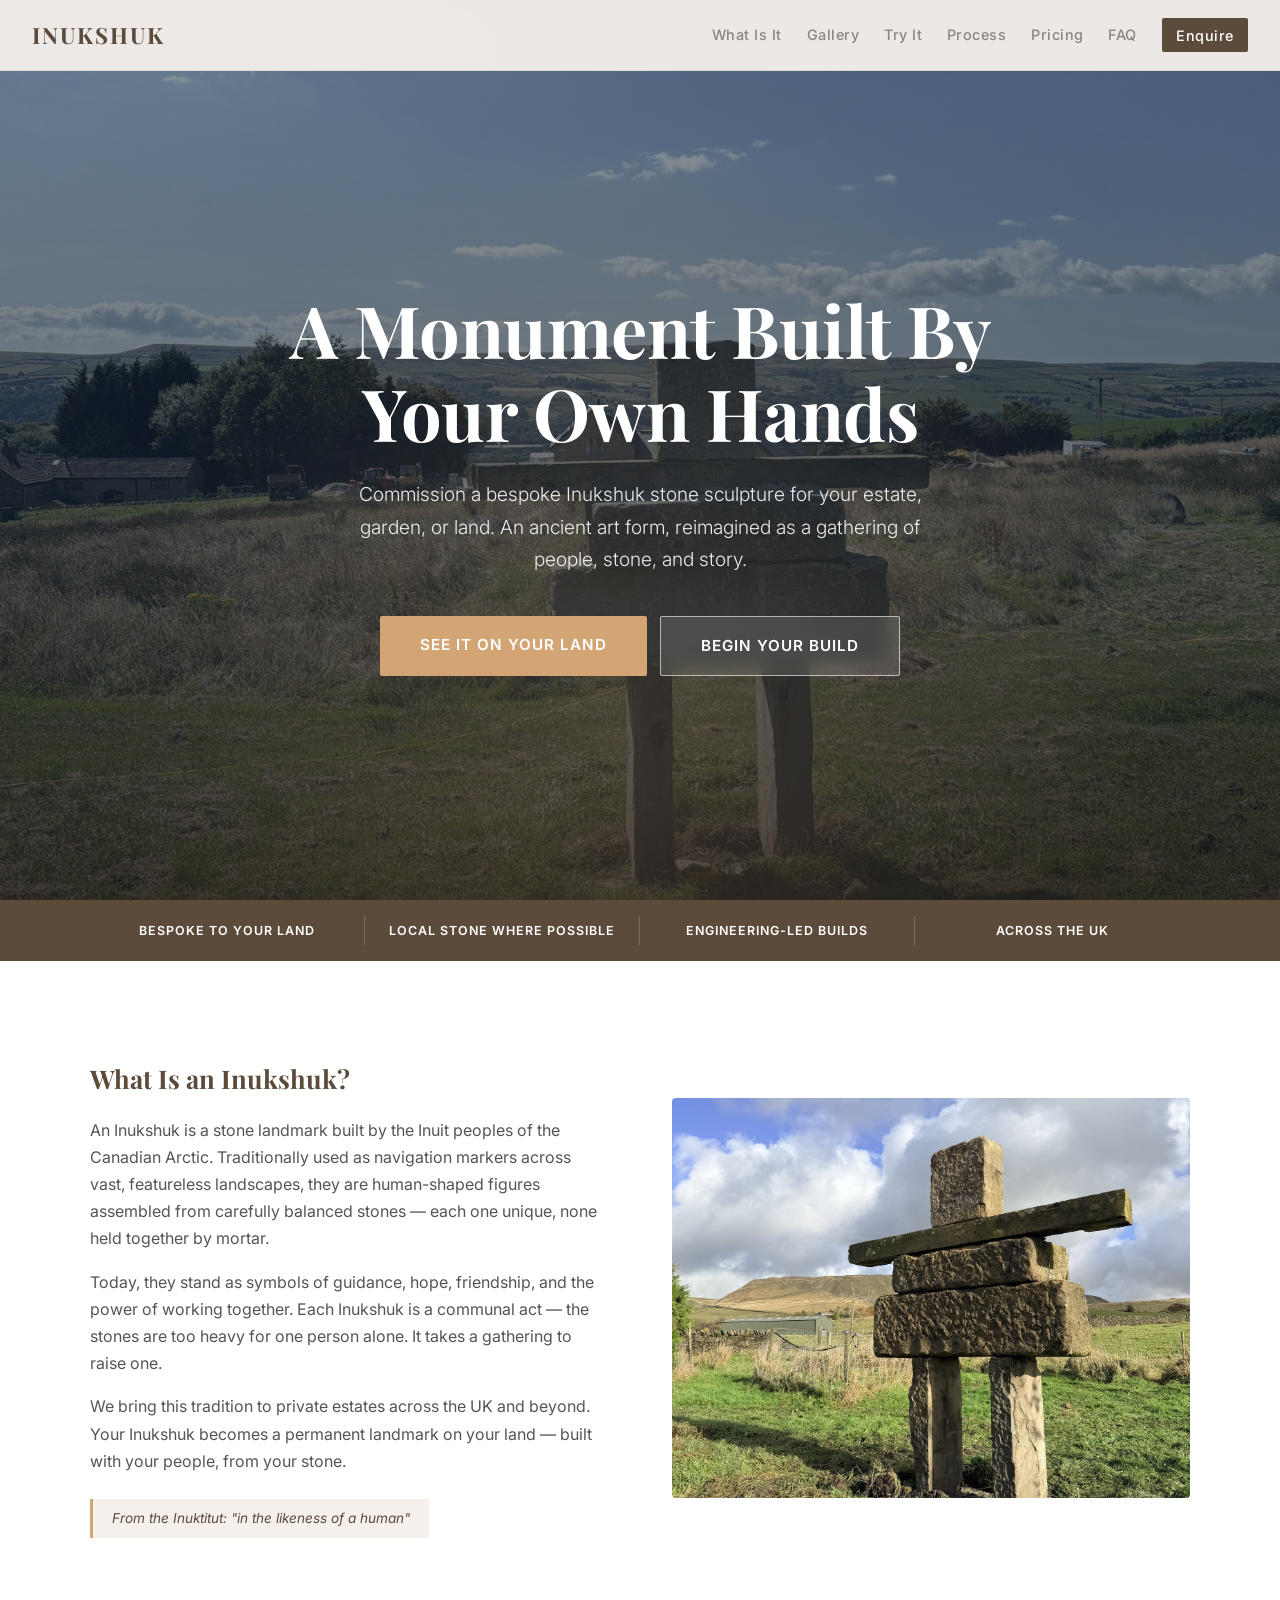
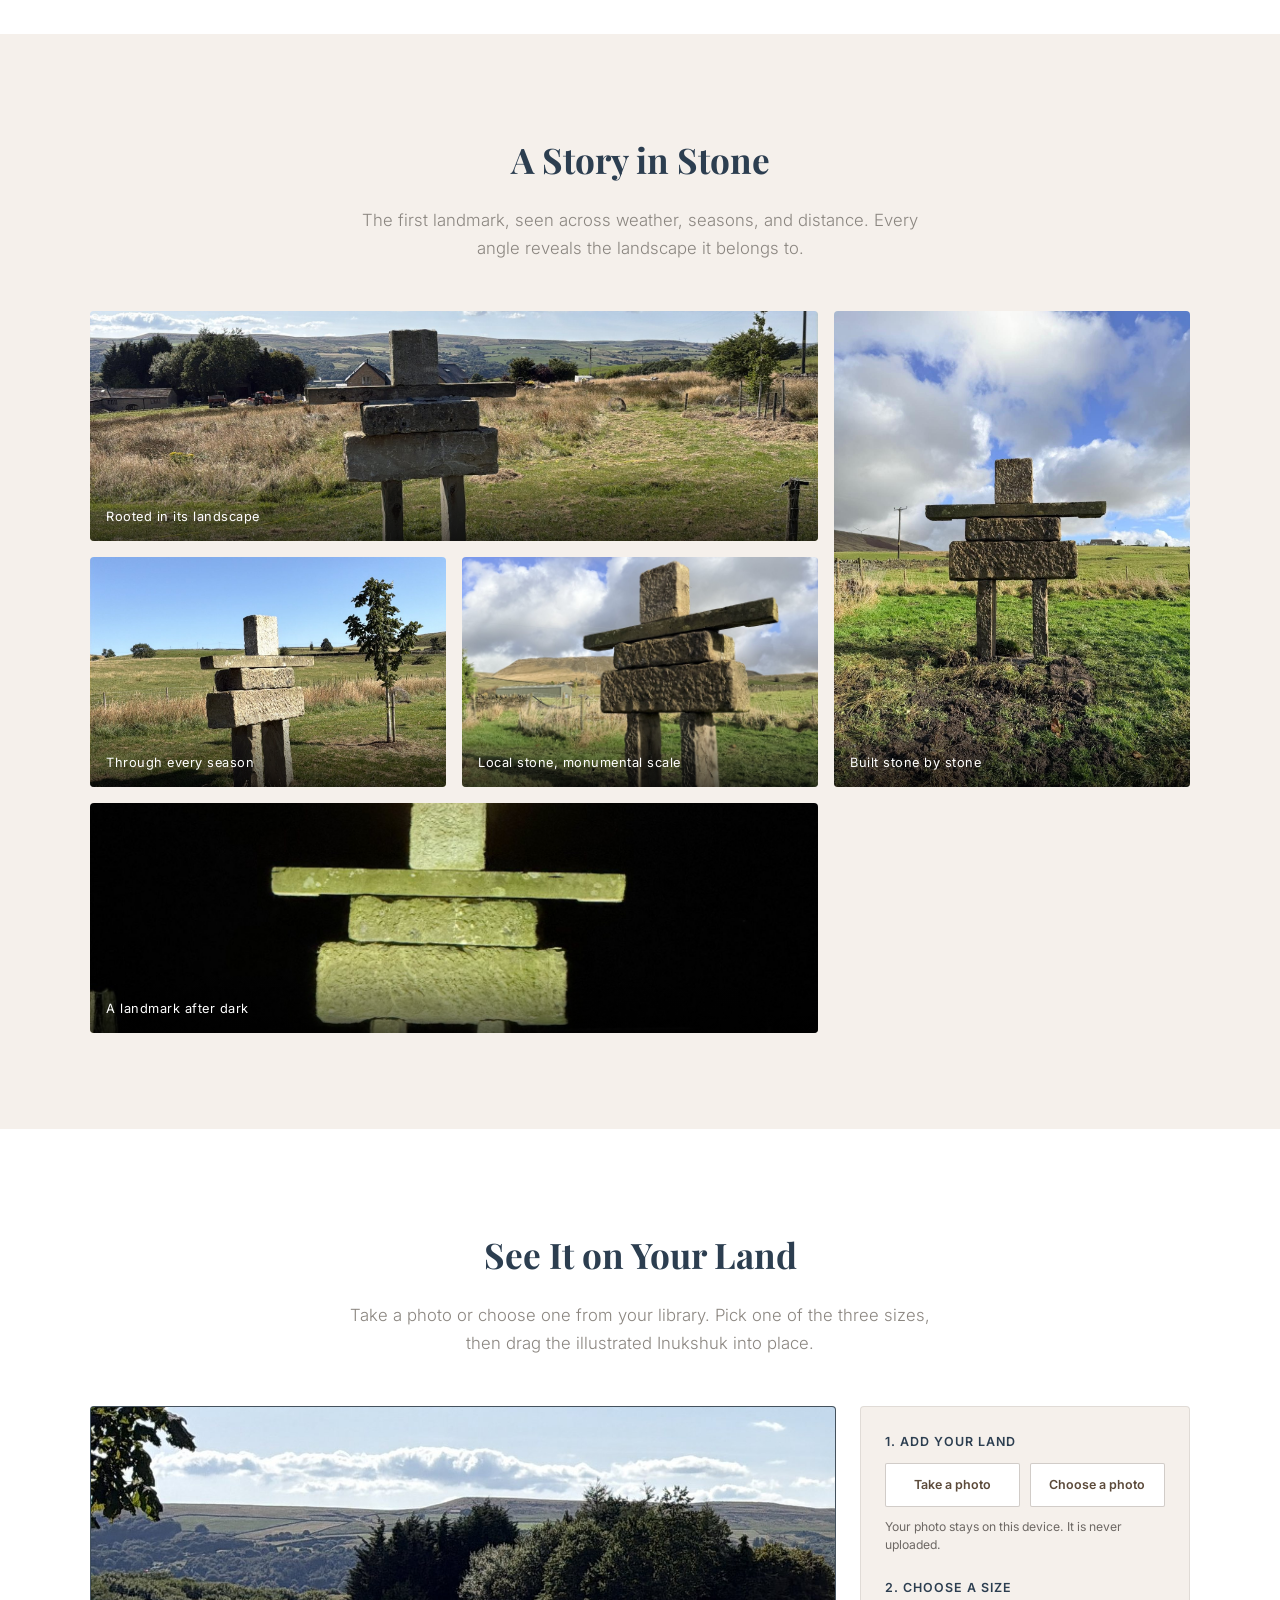
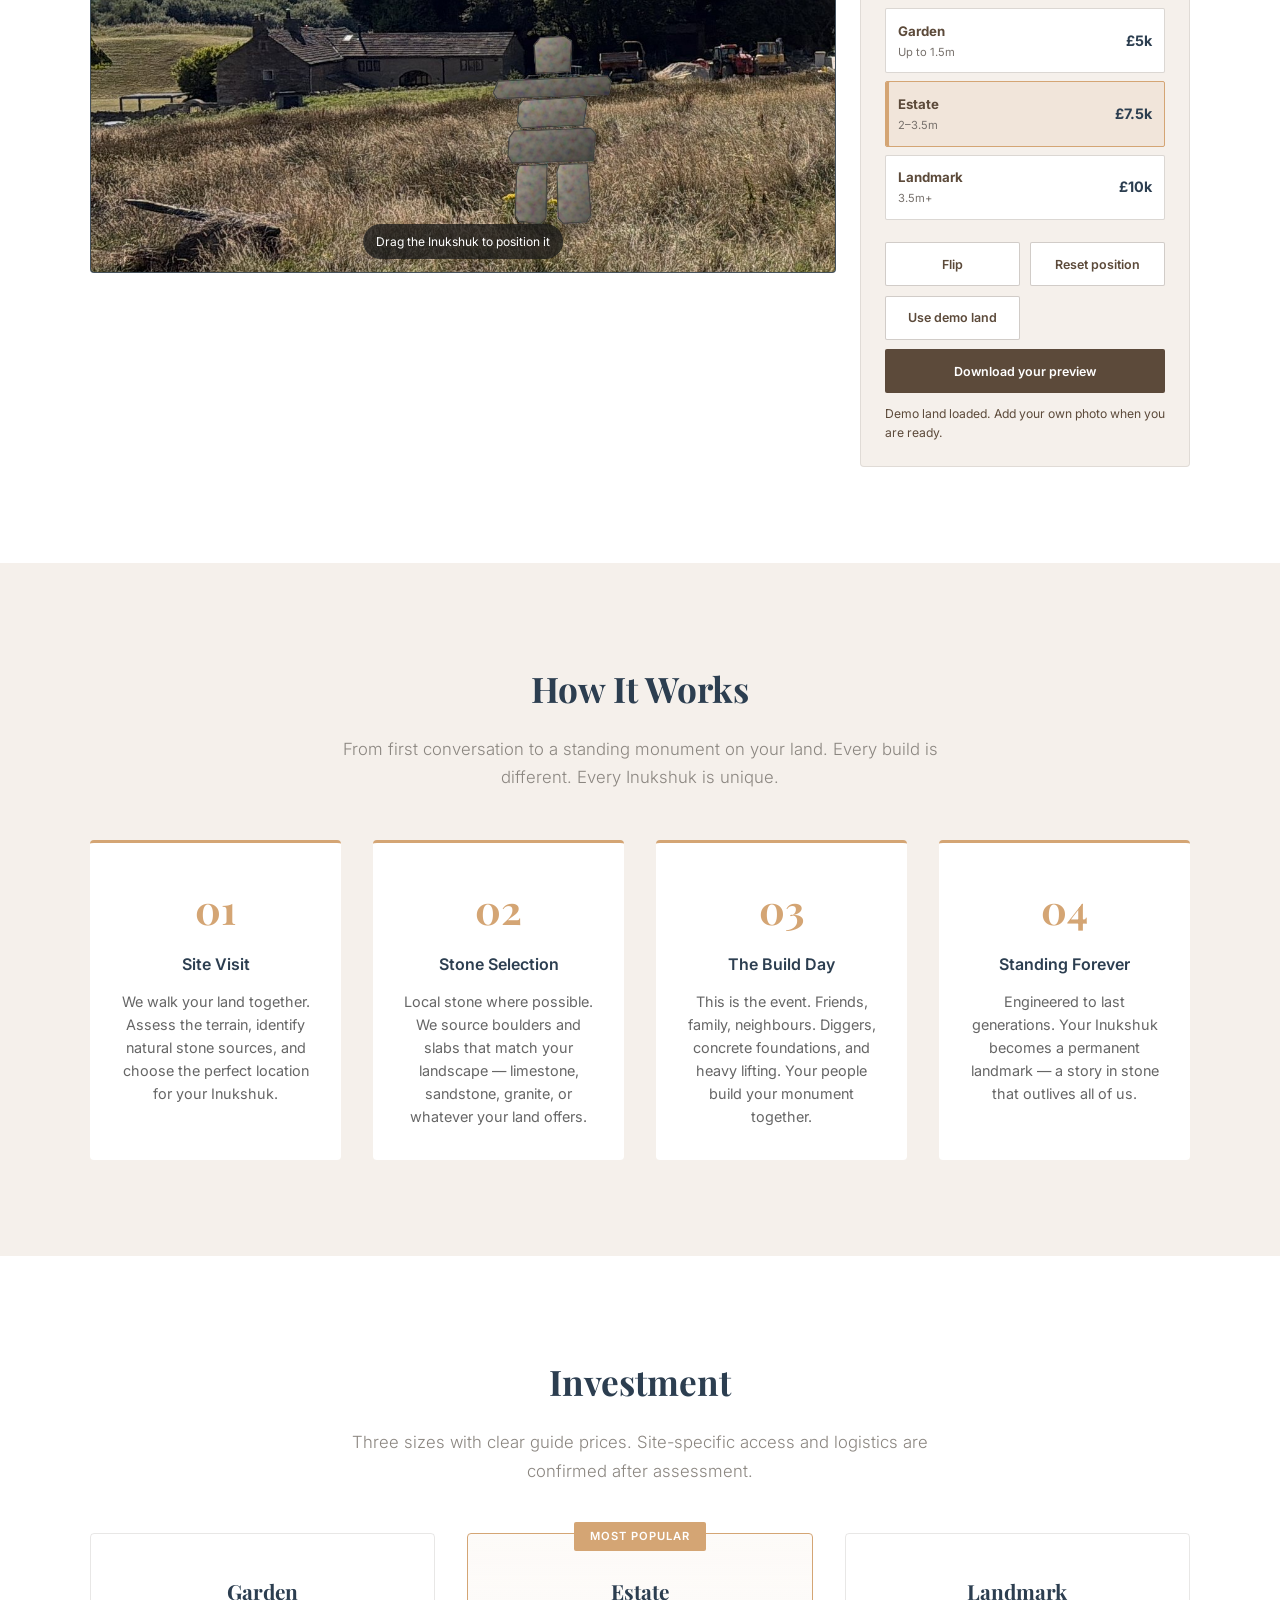
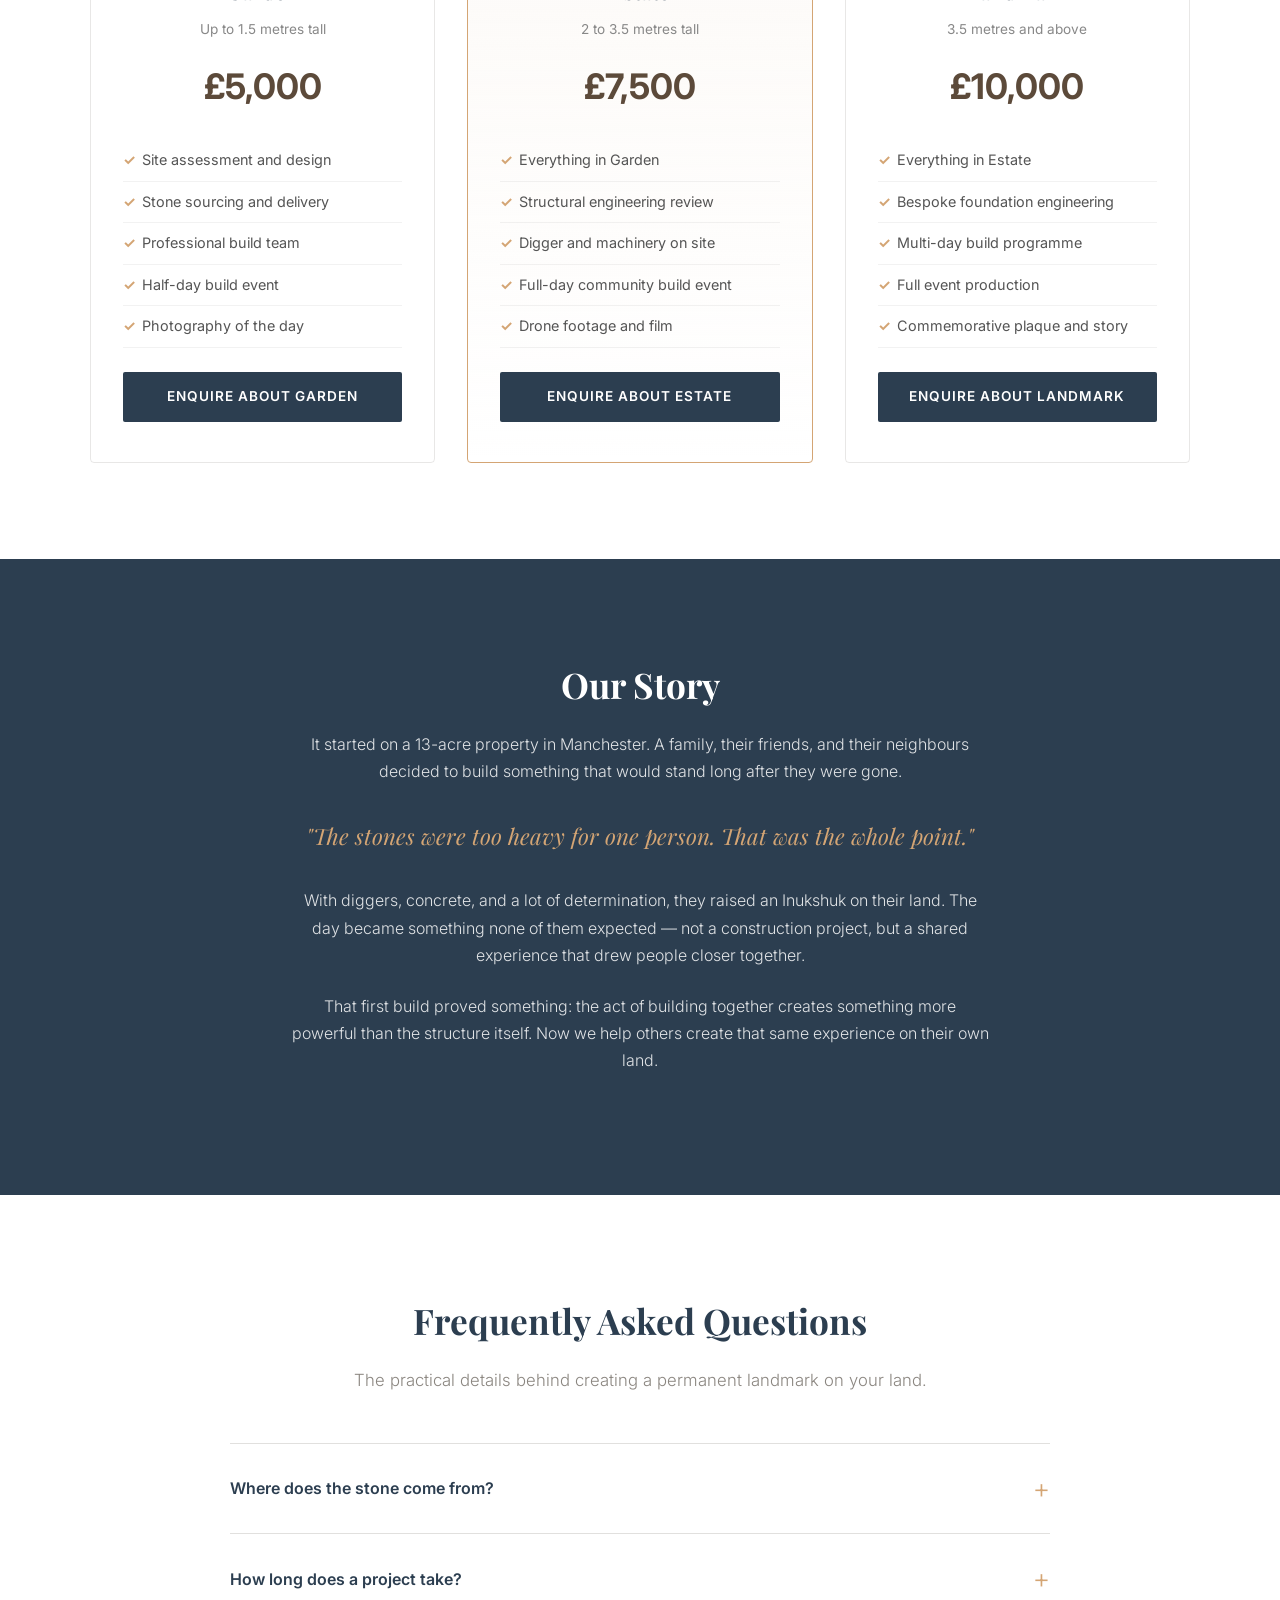
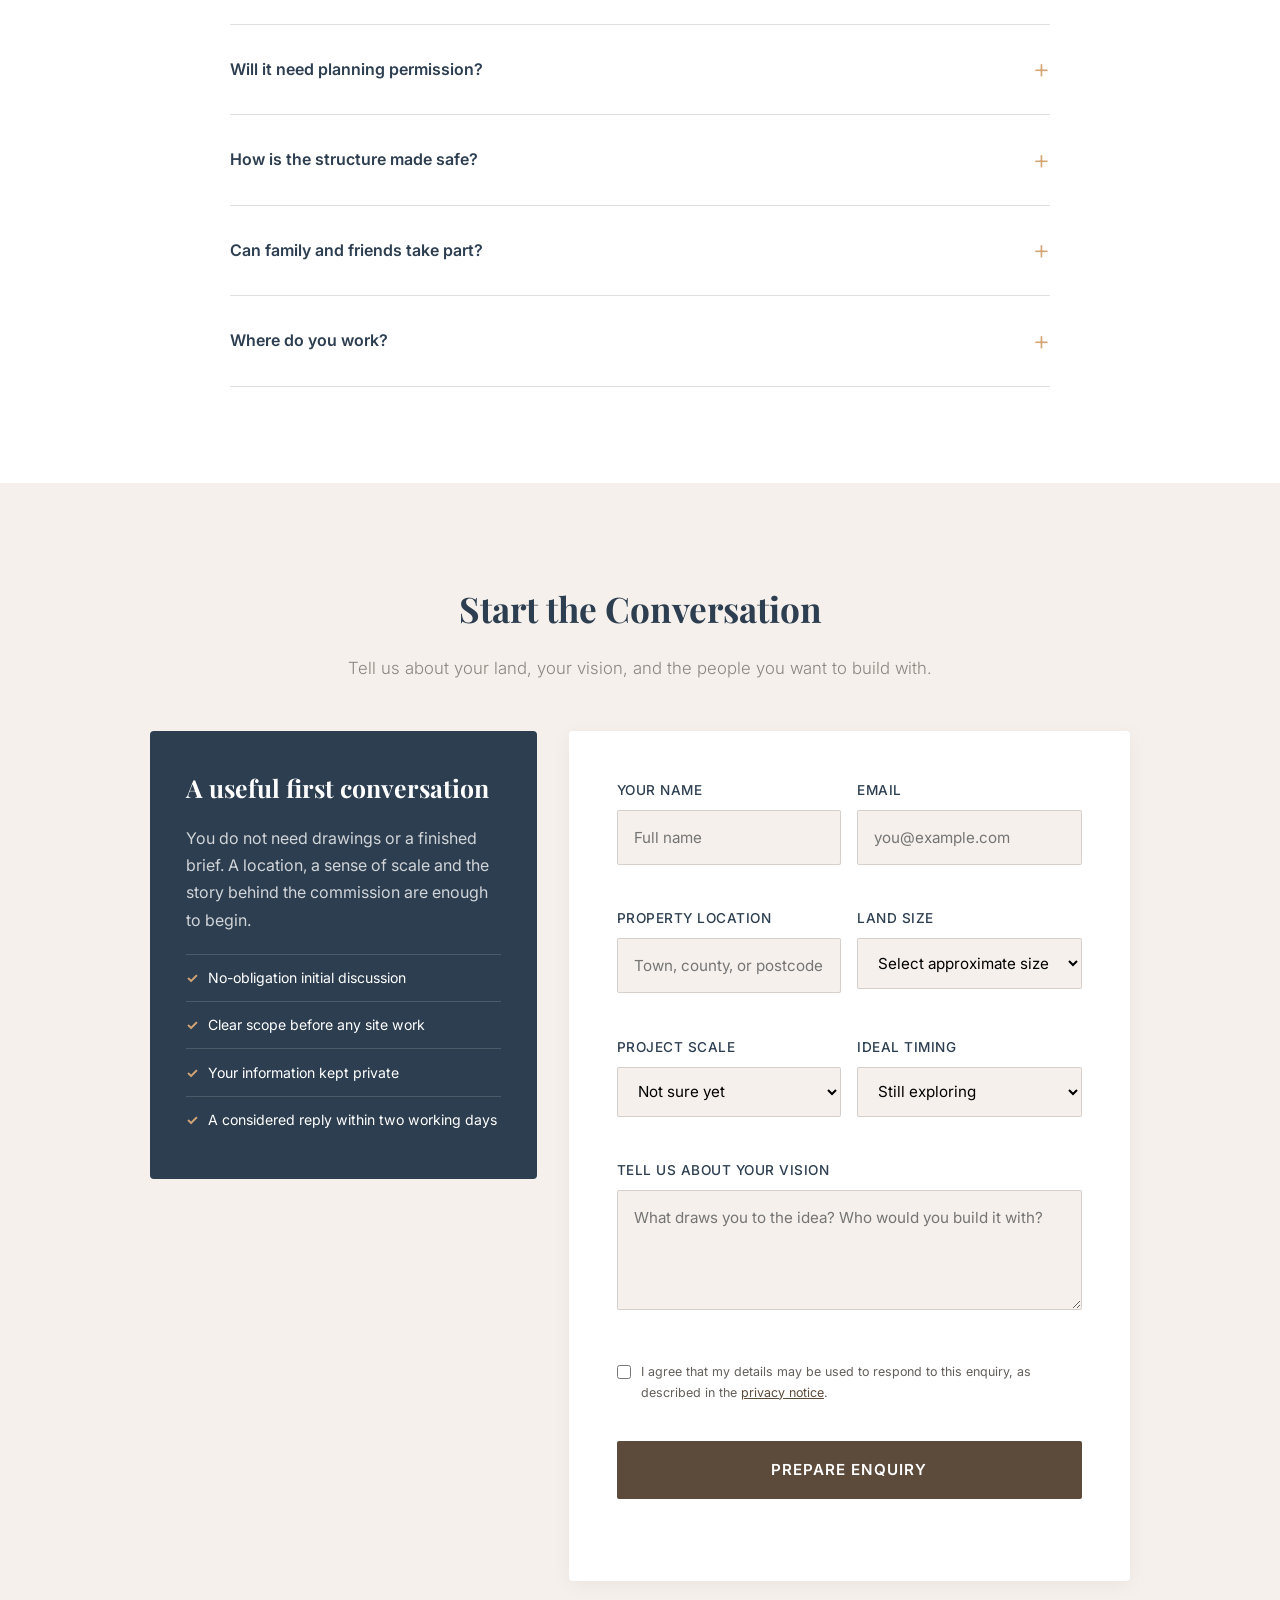
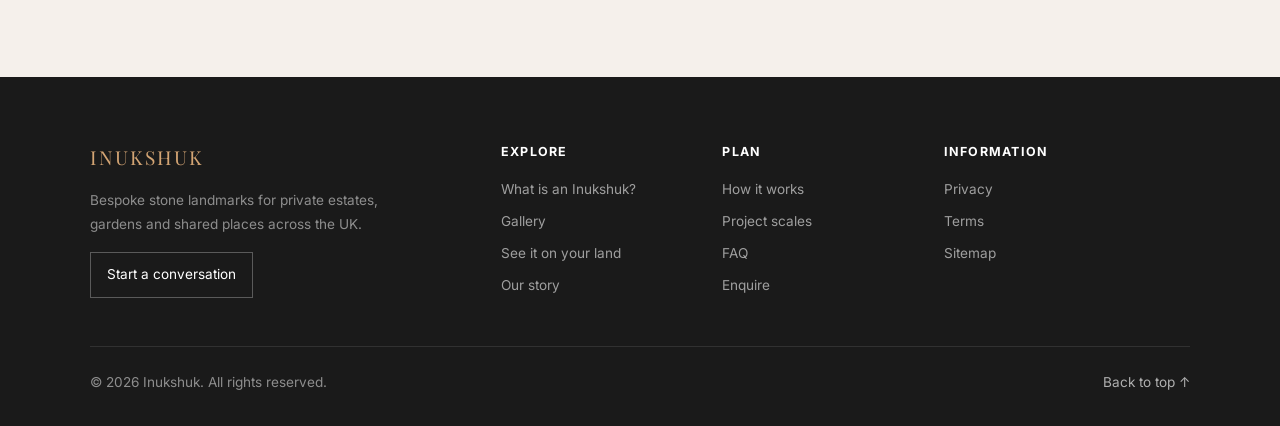
==== commit 0cb7f8ce: "Use illustrated visualizer and fixed prices" ====
--- a/index.html
+++ b/index.html
@@ -317,7 +317,26 @@
     .viz-button.primary { background: var(--earth); color: var(--white); }
     .viz-button.primary:hover { background: var(--sky); }
     .visually-hidden { position: absolute; width: 1px; height: 1px; overflow: hidden; clip: rect(0 0 0 0); white-space: nowrap; }
-    .viz-range { width: 100%; accent-color: var(--warm); cursor: pointer; }
+    .size-options { display: grid; gap: 0.5rem; border: 0; padding: 0; }
+    .size-choice { position: relative; display: block; cursor: pointer; }
+    .size-choice input {
+      position: absolute; width: 1px; height: 1px; overflow: hidden;
+      clip: rect(0 0 0 0); white-space: nowrap;
+    }
+    .size-card {
+      display: grid; grid-template-columns: 1fr auto; align-items: center;
+      gap: 0.05rem 0.75rem; padding: 0.65rem 0.75rem;
+      border: 1px solid rgba(92,74,58,0.22); border-radius: 2px;
+      background: var(--white); color: var(--earth); transition: border 0.2s, background 0.2s;
+    }
+    .size-card strong { font-size: 0.83rem; }
+    .size-card small { grid-column: 1; color: #77716c; font-size: 0.7rem; }
+    .size-card b { grid-column: 2; grid-row: 1 / span 2; color: var(--sky); font-size: 0.9rem; }
+    .size-choice input:checked + .size-card {
+      border-color: var(--warm); background: rgba(212,165,116,0.14);
+      box-shadow: inset 3px 0 0 var(--warm);
+    }
+    .size-choice input:focus-visible + .size-card { outline: 3px solid var(--warm); outline-offset: 2px; }
     .viz-button-row { display: grid; grid-template-columns: 1fr 1fr; gap: 0.6rem; }
     .viz-button-row .primary { grid-column: 1 / -1; }
     .privacy-note, .viz-status { font-size: 0.76rem; line-height: 1.5; color: #6d6864; }
@@ -675,10 +694,10 @@
   <section class="visualizer" id="visualizer">
     <div class="container">
       <h2 class="section-title">See It on Your Land</h2>
-      <p class="section-subtitle">Take a photo or choose one from your library. Then drag and resize the Inukshuk to find the right place.</p>
+      <p class="section-subtitle">Take a photo or choose one from your library. Pick one of the three sizes, then drag the illustrated Inukshuk into place.</p>
       <div class="visualizer-shell">
         <div class="viz-stage" id="viz-stage">
-          <canvas id="viz-canvas" width="1200" height="750" role="img" tabindex="0" aria-label="Preview of an Inukshuk placed on your land. Drag to move it, or use the arrow keys."></canvas>
+          <canvas id="viz-canvas" width="1200" height="750" role="img" tabindex="0" aria-label="Preview of an illustrated Inukshuk placed on your land. Drag to move it, or use the arrow keys."></canvas>
           <p class="viz-tip" id="viz-tip">Drag the Inukshuk to position it</p>
         </div>
         <aside class="viz-controls" aria-label="Preview controls">
@@ -693,8 +712,21 @@
             <p class="privacy-note">Your photo stays on this device. It is never uploaded.</p>
           </div>
           <div class="viz-control">
-            <label class="viz-control-title" for="size-slider">2. Set the scale</label>
-            <input class="viz-range" id="size-slider" type="range" min="15" max="90" value="44">
+            <fieldset class="size-options">
+              <legend class="viz-control-title">2. Choose a size</legend>
+              <label class="size-choice">
+                <input type="radio" name="visual-size" value="Garden" data-height="30">
+                <span class="size-card"><strong>Garden</strong><small>Up to 1.5m</small><b>£5k</b></span>
+              </label>
+              <label class="size-choice">
+                <input type="radio" name="visual-size" value="Estate" data-height="44" checked>
+                <span class="size-card"><strong>Estate</strong><small>2–3.5m</small><b>£7.5k</b></span>
+              </label>
+              <label class="size-choice">
+                <input type="radio" name="visual-size" value="Landmark" data-height="60">
+                <span class="size-card"><strong>Landmark</strong><small>3.5m+</small><b>£10k</b></span>
+              </label>
+            </fieldset>
           </div>
           <div class="viz-button-row">
             <button class="viz-button" id="flip-btn" type="button">Flip</button>
@@ -740,12 +772,12 @@
   <section class="pricing" id="pricing">
     <div class="container">
       <h2 class="section-title">Investment</h2>
-      <p class="section-subtitle">Every Inukshuk is bespoke. These guide prices reflect the scale and complexity of the build.</p>
+      <p class="section-subtitle">Three sizes with clear guide prices. Site-specific access and logistics are confirmed after assessment.</p>
       <div class="pricing-cards">
         <div class="price-card">
           <h4>Garden</h4>
           <p style="color:#888;font-size:0.85rem;">Up to 1.5 metres tall</p>
-          <div class="price-amount">POA <span>/ from</span></div>
+          <div class="price-amount">£5,000</div>
           <ul>
             <li>Site assessment and design</li>
             <li>Stone sourcing and delivery</li>
@@ -758,7 +790,7 @@
         <div class="price-card featured">
           <h4>Estate</h4>
           <p style="color:#888;font-size:0.85rem;">2 to 3.5 metres tall</p>
-          <div class="price-amount">POA <span>/ from</span></div>
+          <div class="price-amount">£7,500</div>
           <ul>
             <li>Everything in Garden</li>
             <li>Structural engineering review</li>
@@ -771,7 +803,7 @@
         <div class="price-card">
           <h4>Landmark</h4>
           <p style="color:#888;font-size:0.85rem;">3.5 metres and above</p>
-          <div class="price-amount">POA <span>/ from</span></div>
+          <div class="price-amount">£10,000</div>
           <ul>
             <li>Everything in Estate</li>
             <li>Bespoke foundation engineering</li>
@@ -878,9 +910,9 @@
               <label for="enquiry-package">Project scale</label>
               <select id="enquiry-package" name="package">
                 <option value="">Not sure yet</option>
-                <option>Garden</option>
-                <option>Estate</option>
-                <option>Landmark</option>
+                <option value="Garden">Garden — £5,000</option>
+                <option value="Estate">Estate — £7,500</option>
+                <option value="Landmark">Landmark — £10,000</option>
               </select>
               <span class="field-error" aria-hidden="true"></span>
             </div>
@@ -1153,7 +1185,7 @@
       const stage = document.getElementById('viz-stage');
       const tip = document.getElementById('viz-tip');
       const status = document.getElementById('viz-status');
-      const slider = document.getElementById('size-slider');
+      const sizeInputs = [...document.querySelectorAll('input[name="visual-size"]')];
       const cameraInput = document.getElementById('camera-input');
       const photoInput = document.getElementById('photo-input');
       const flipButton = document.getElementById('flip-btn');
@@ -1169,7 +1201,7 @@
       let flipped = false;
       let x = canvas.width * 0.62;
       let footY = canvas.height * 0.91;
-      let heightPercent = Number(slider.value);
+      let heightPercent = Number(sizeInputs.find(input => input.checked).dataset.height);
 
       const clamp = (value, min, max) => Math.min(max, Math.max(min, value));
 
@@ -1266,7 +1298,7 @@
         footY = canvas.height * 0.91;
         heightPercent = 44;
         flipped = false;
-        slider.value = String(heightPercent);
+        sizeInputs.forEach(input => { input.checked = input.value === 'Estate'; });
         tip.classList.remove('hidden');
         draw();
       }
@@ -1300,7 +1332,7 @@
         const visitorPhoto = new Image();
         visitorPhoto.onload = () => {
           landPhoto = visitorPhoto;
-          status.textContent = 'Your land is ready. Drag the Inukshuk into position.';
+          status.textContent = 'Your land is ready. Drag the illustrated Inukshuk into position.';
           tip.classList.remove('hidden');
           draw();
         };
@@ -1333,12 +1365,6 @@
       };
       canvas.addEventListener('pointerup', stopDragging);
       canvas.addEventListener('pointercancel', stopDragging);
-      canvas.addEventListener('wheel', event => {
-        event.preventDefault();
-        heightPercent = clamp(heightPercent - Math.sign(event.deltaY) * 3, 15, 90);
-        slider.value = String(heightPercent);
-        draw();
-      }, { passive: false });
       canvas.addEventListener('keydown', event => {
         const movement = event.shiftKey ? 20 : 6;
         if (event.key === 'ArrowLeft') x -= movement;
@@ -1353,10 +1379,14 @@
         draw();
       });
 
-      slider.addEventListener('input', () => {
-        heightPercent = Number(slider.value);
-        tip.classList.add('hidden');
-        draw();
+      sizeInputs.forEach(input => {
+        input.addEventListener('change', () => {
+          if (!input.checked) return;
+          heightPercent = Number(input.dataset.height);
+          status.textContent = `${input.value} size selected. Drag the illustration to position it.`;
+          tip.classList.add('hidden');
+          draw();
+        });
       });
       flipButton.addEventListener('click', () => {
         flipped = !flipped;
@@ -1364,7 +1394,7 @@
       });
       resetButton.addEventListener('click', () => {
         resetPosition();
-        status.textContent = 'Position and scale reset.';
+        status.textContent = 'Estate size and position reset.';
       });
       demoButton.addEventListener('click', () => {
         landPhoto = demoLand;
@@ -1406,7 +1436,7 @@
       demoLand.onload = draw;
       sculpture.onload = draw;
       demoLand.src = 'assets/visualizer/demo-land.jpg';
-      sculpture.src = 'assets/visualizer/inukshuk-cutout.webp';
+      sculpture.src = 'assets/visualizer/inukshuk-illustration.svg';
       draw();
     })();
   </script>
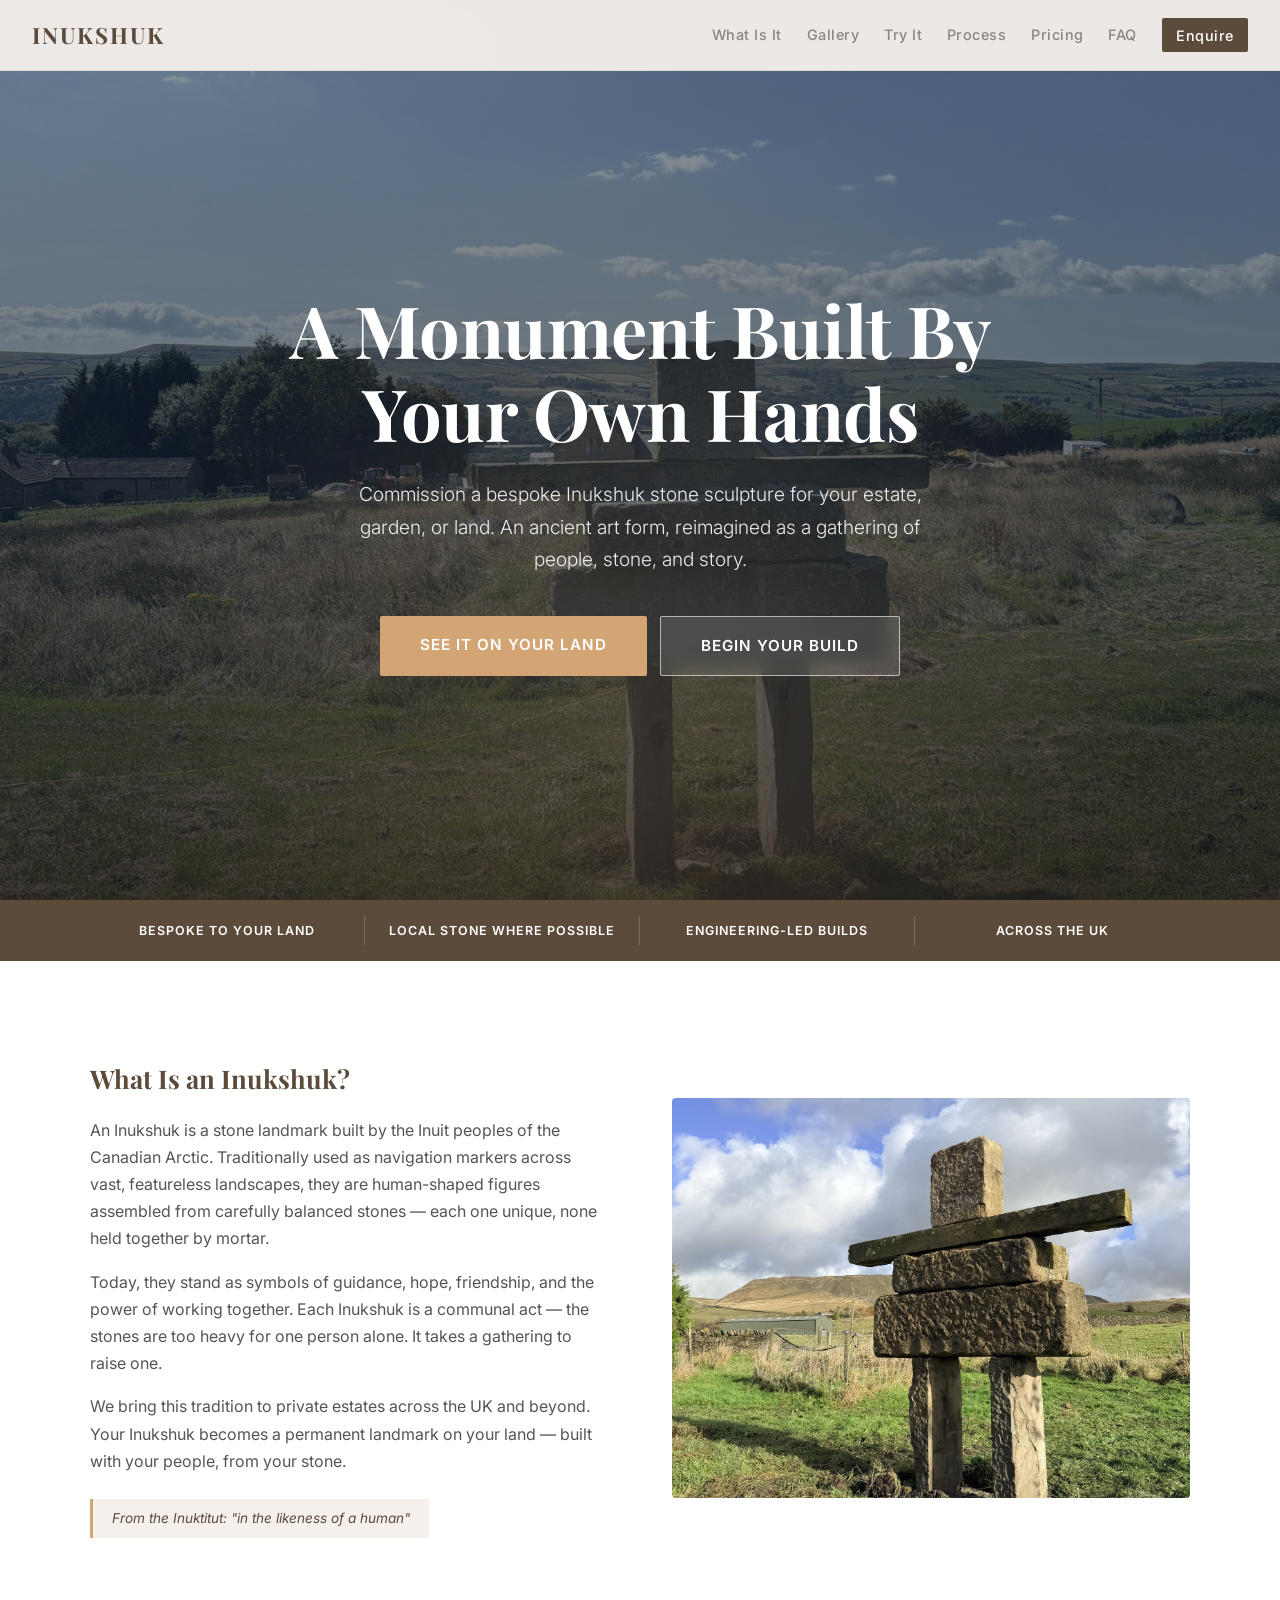
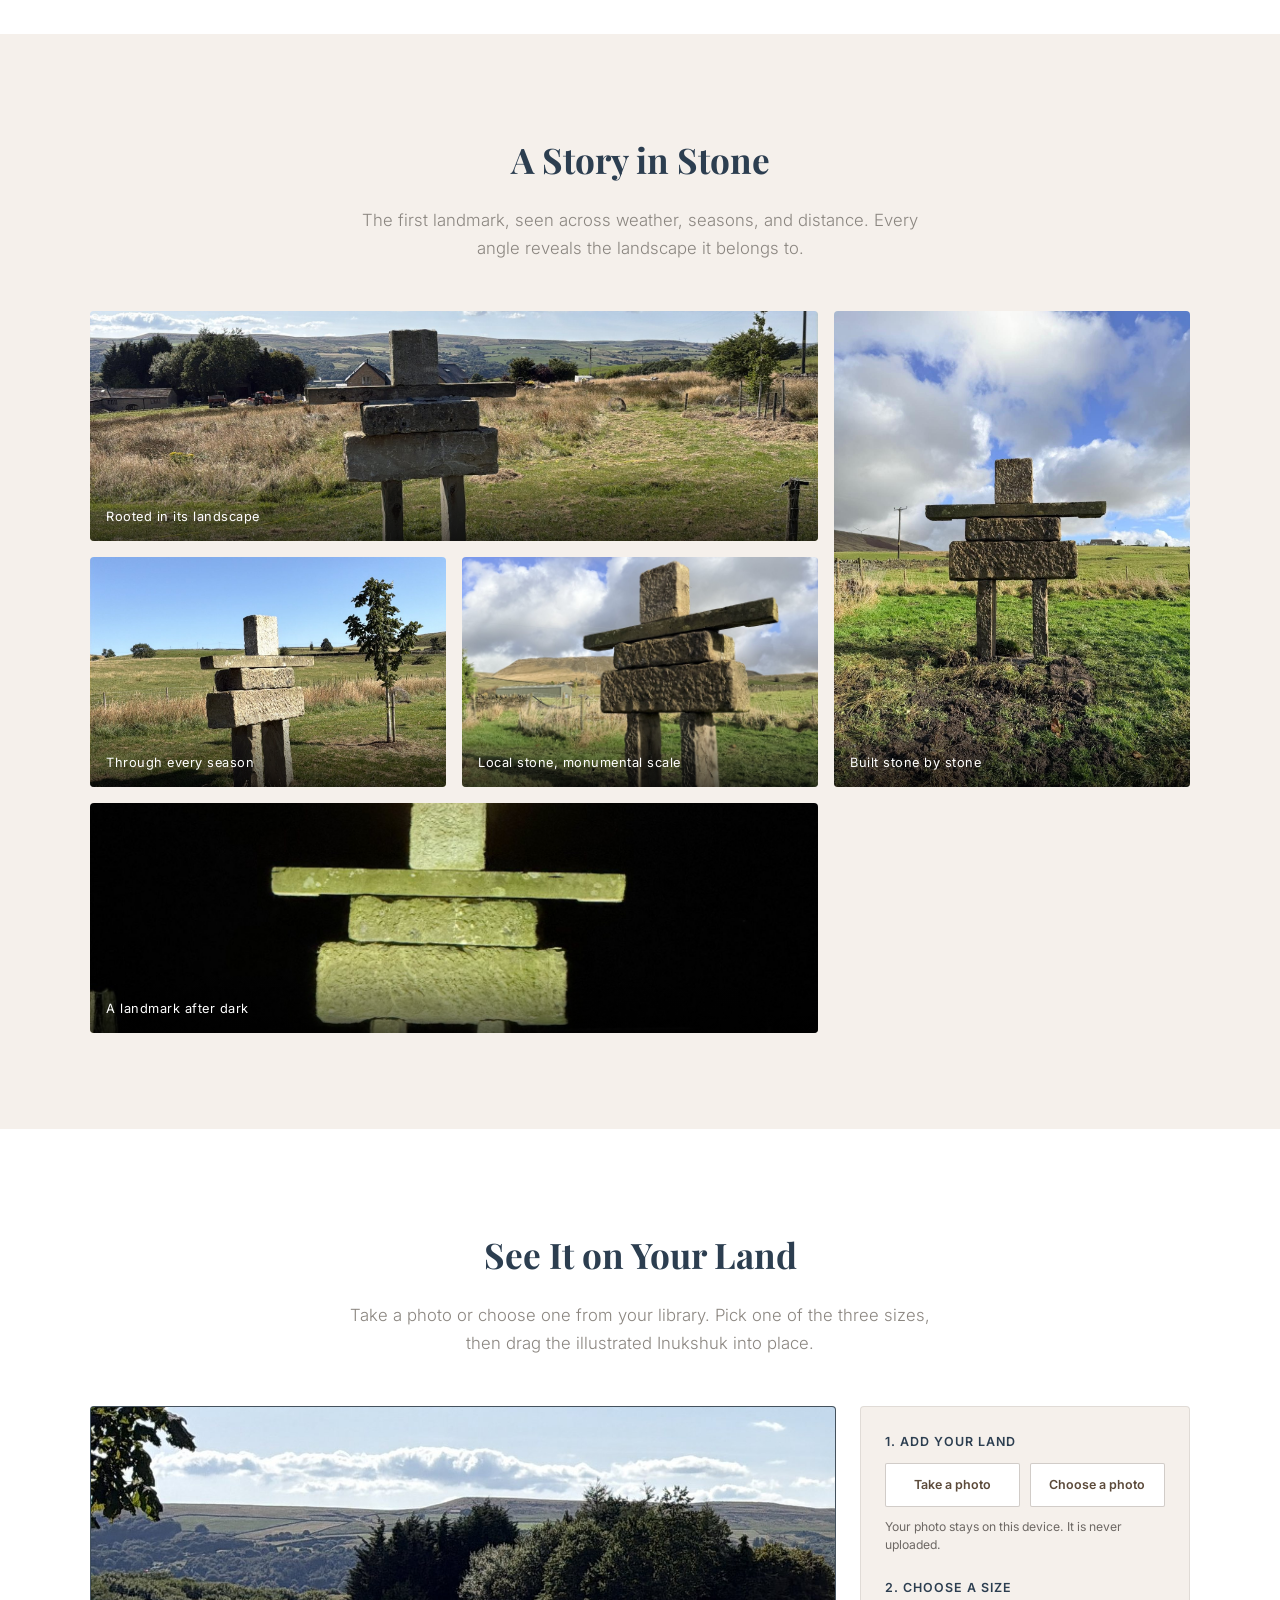
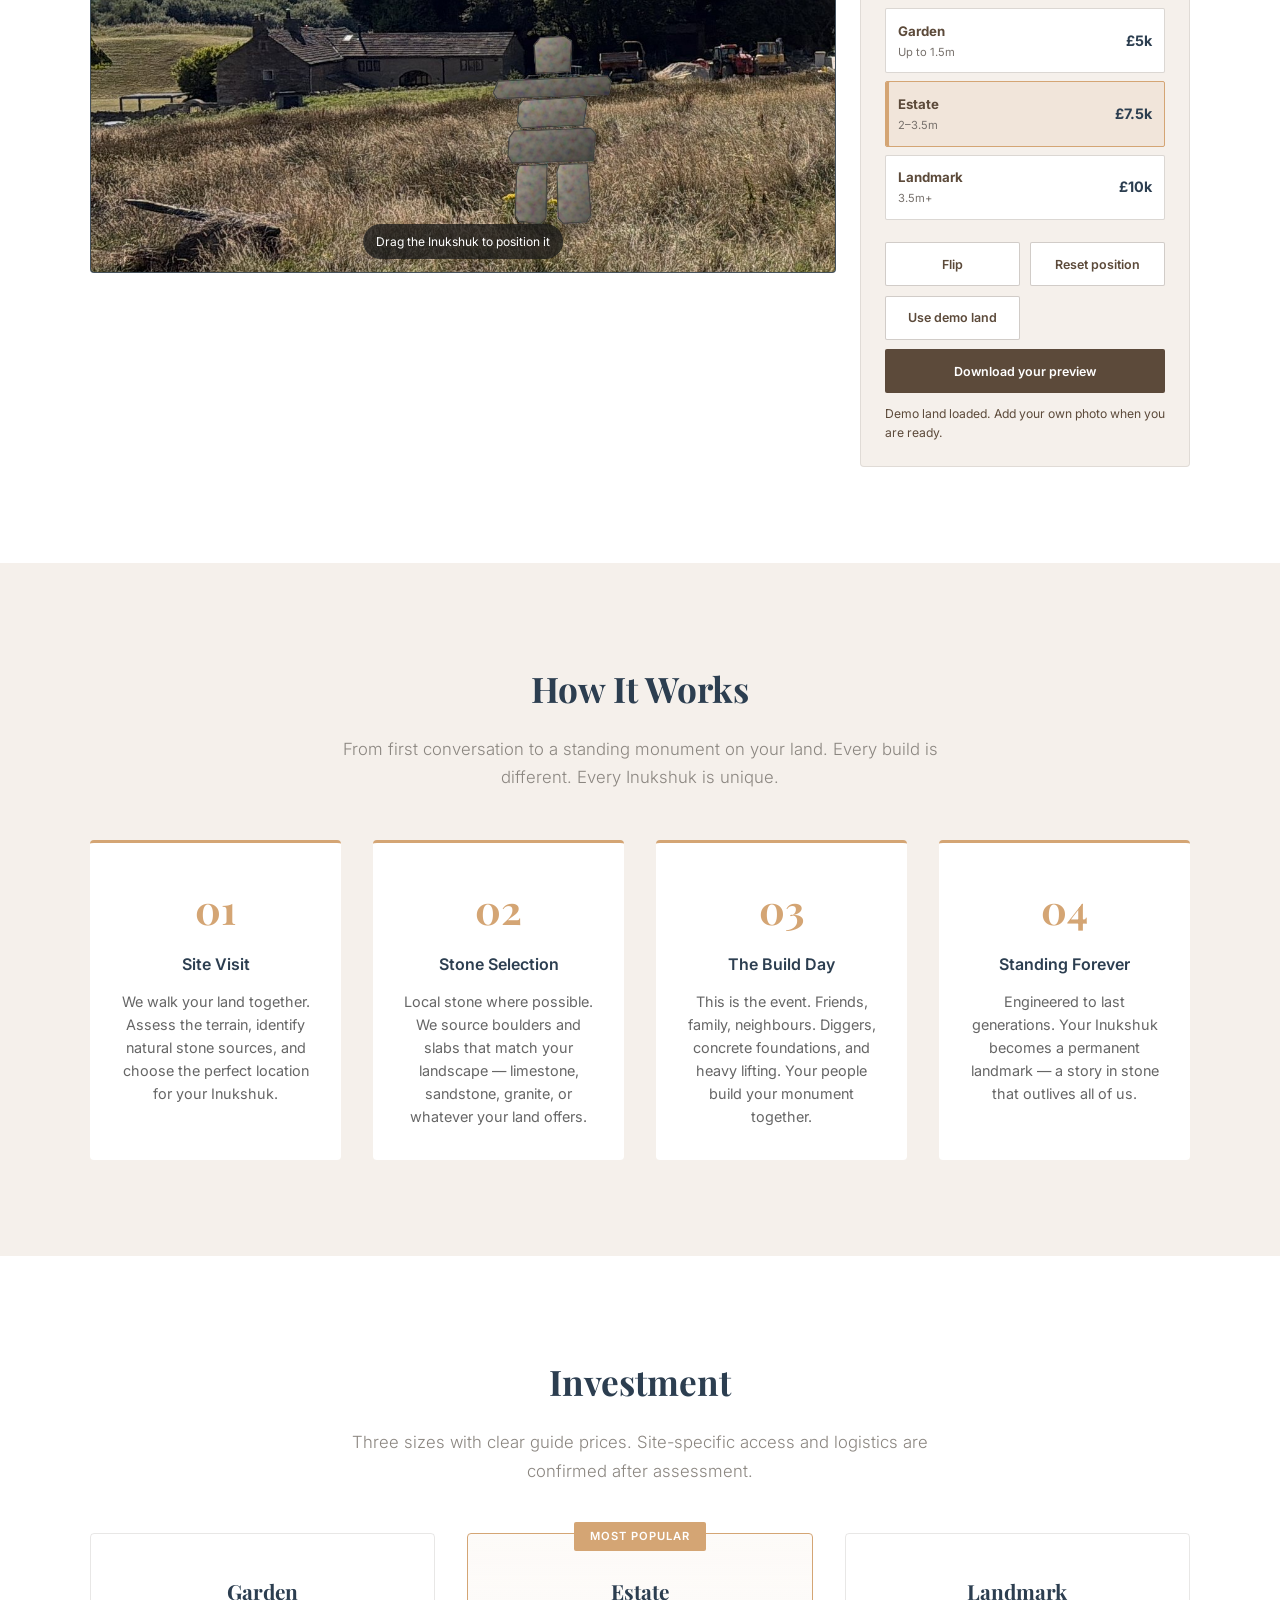
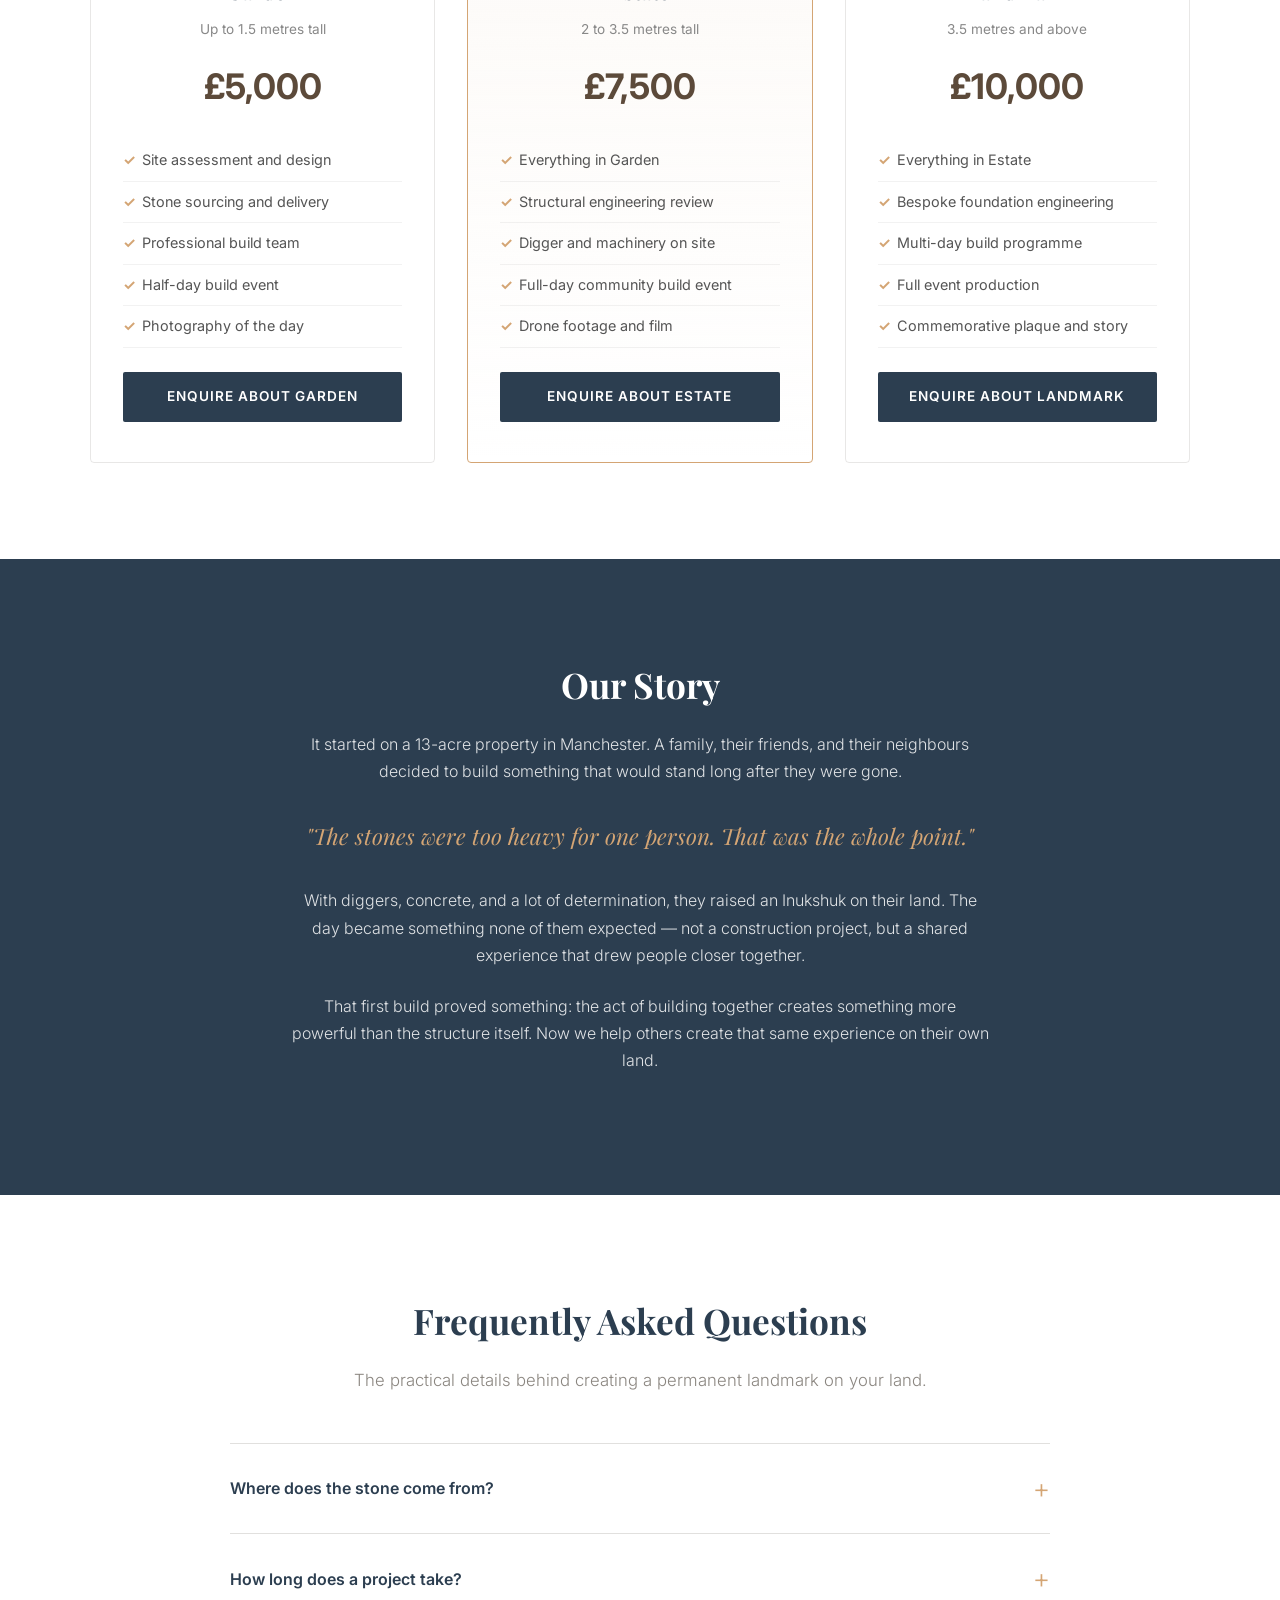
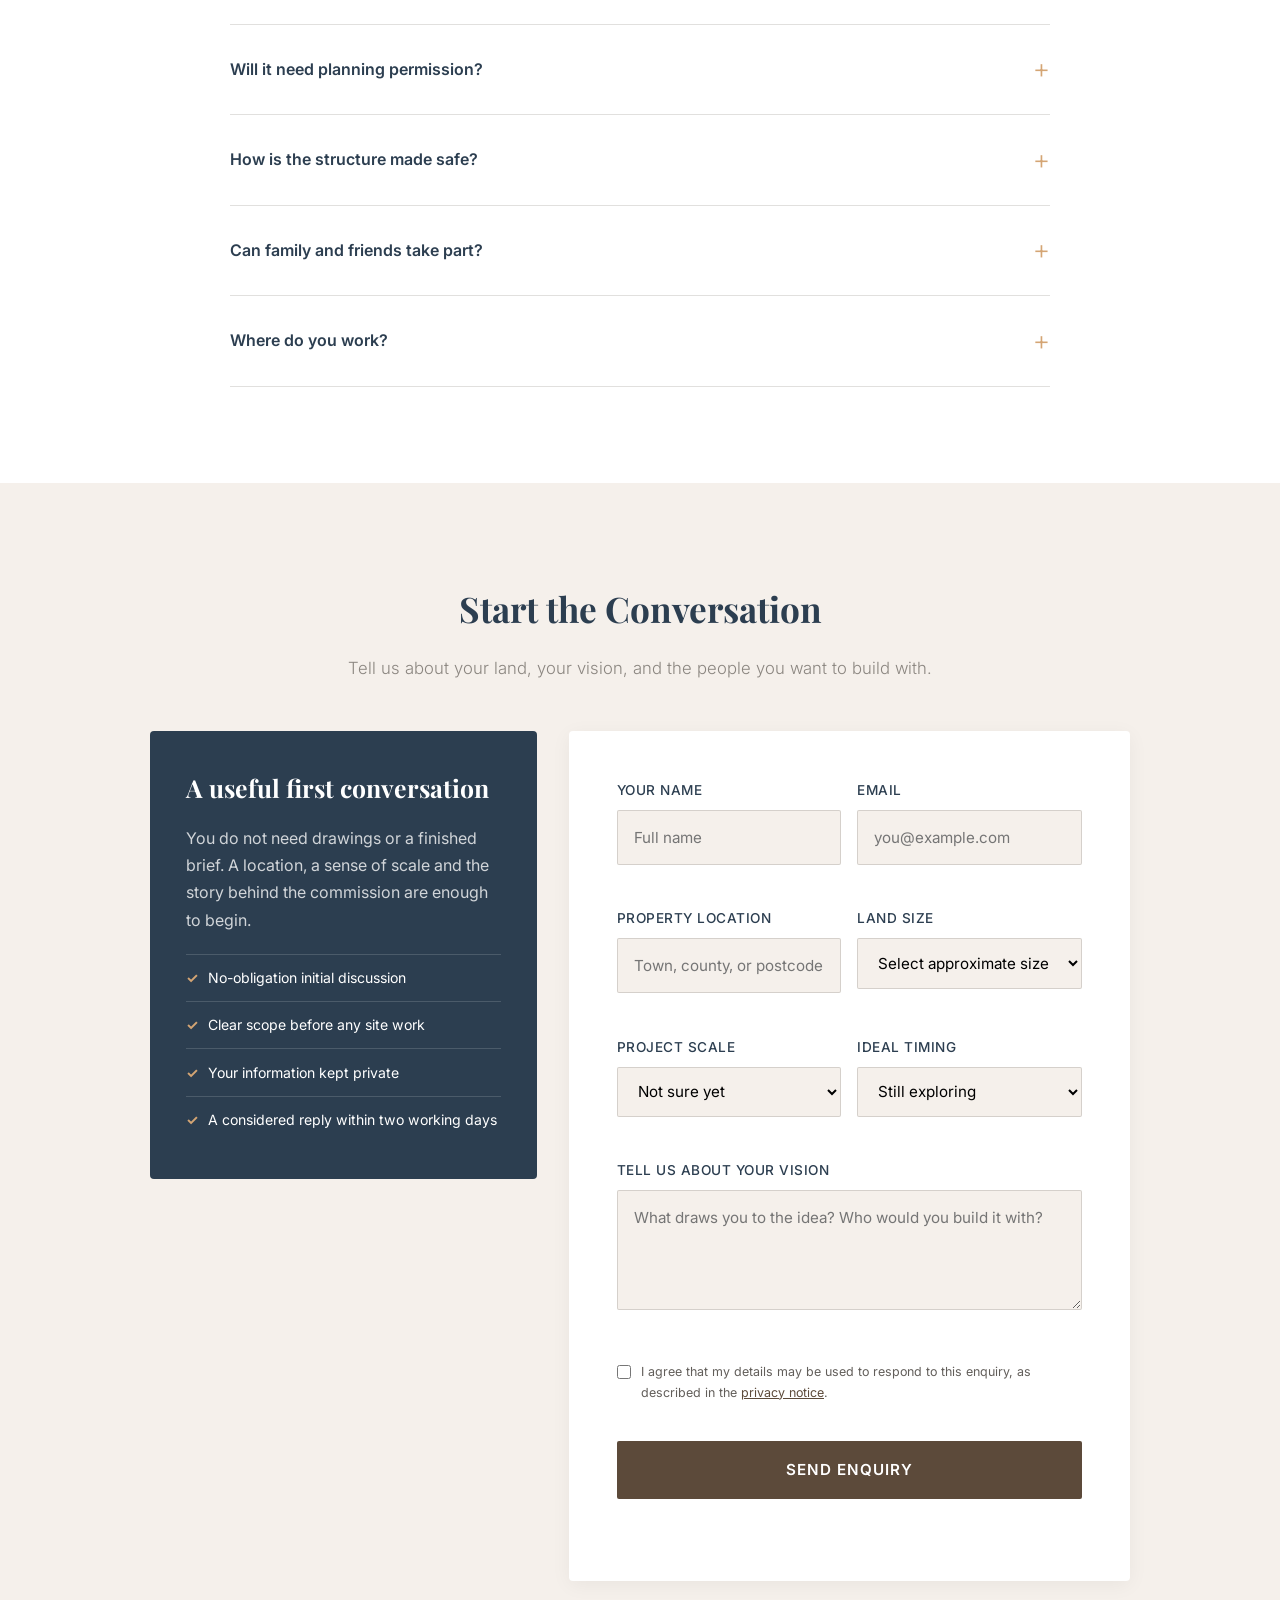
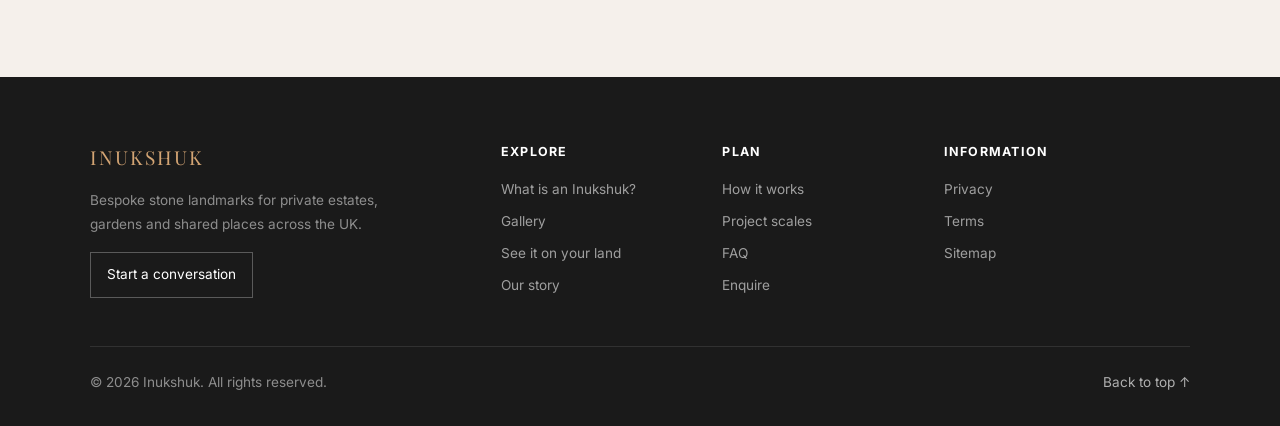
==== commit e6d82c14: "Route enquiries to Jonathan" ====
--- a/index.html
+++ b/index.html
@@ -877,7 +877,7 @@
             <li>A considered reply within two working days</li>
           </ul>
         </aside>
-        <form class="contact-form" id="enquiry-form" novalidate data-recipient="">
+        <form class="contact-form" id="enquiry-form" novalidate data-recipient="jonathan.kini1@gmail.com">
           <div class="form-grid">
             <div class="form-group">
               <label for="enquiry-name">Your name</label>
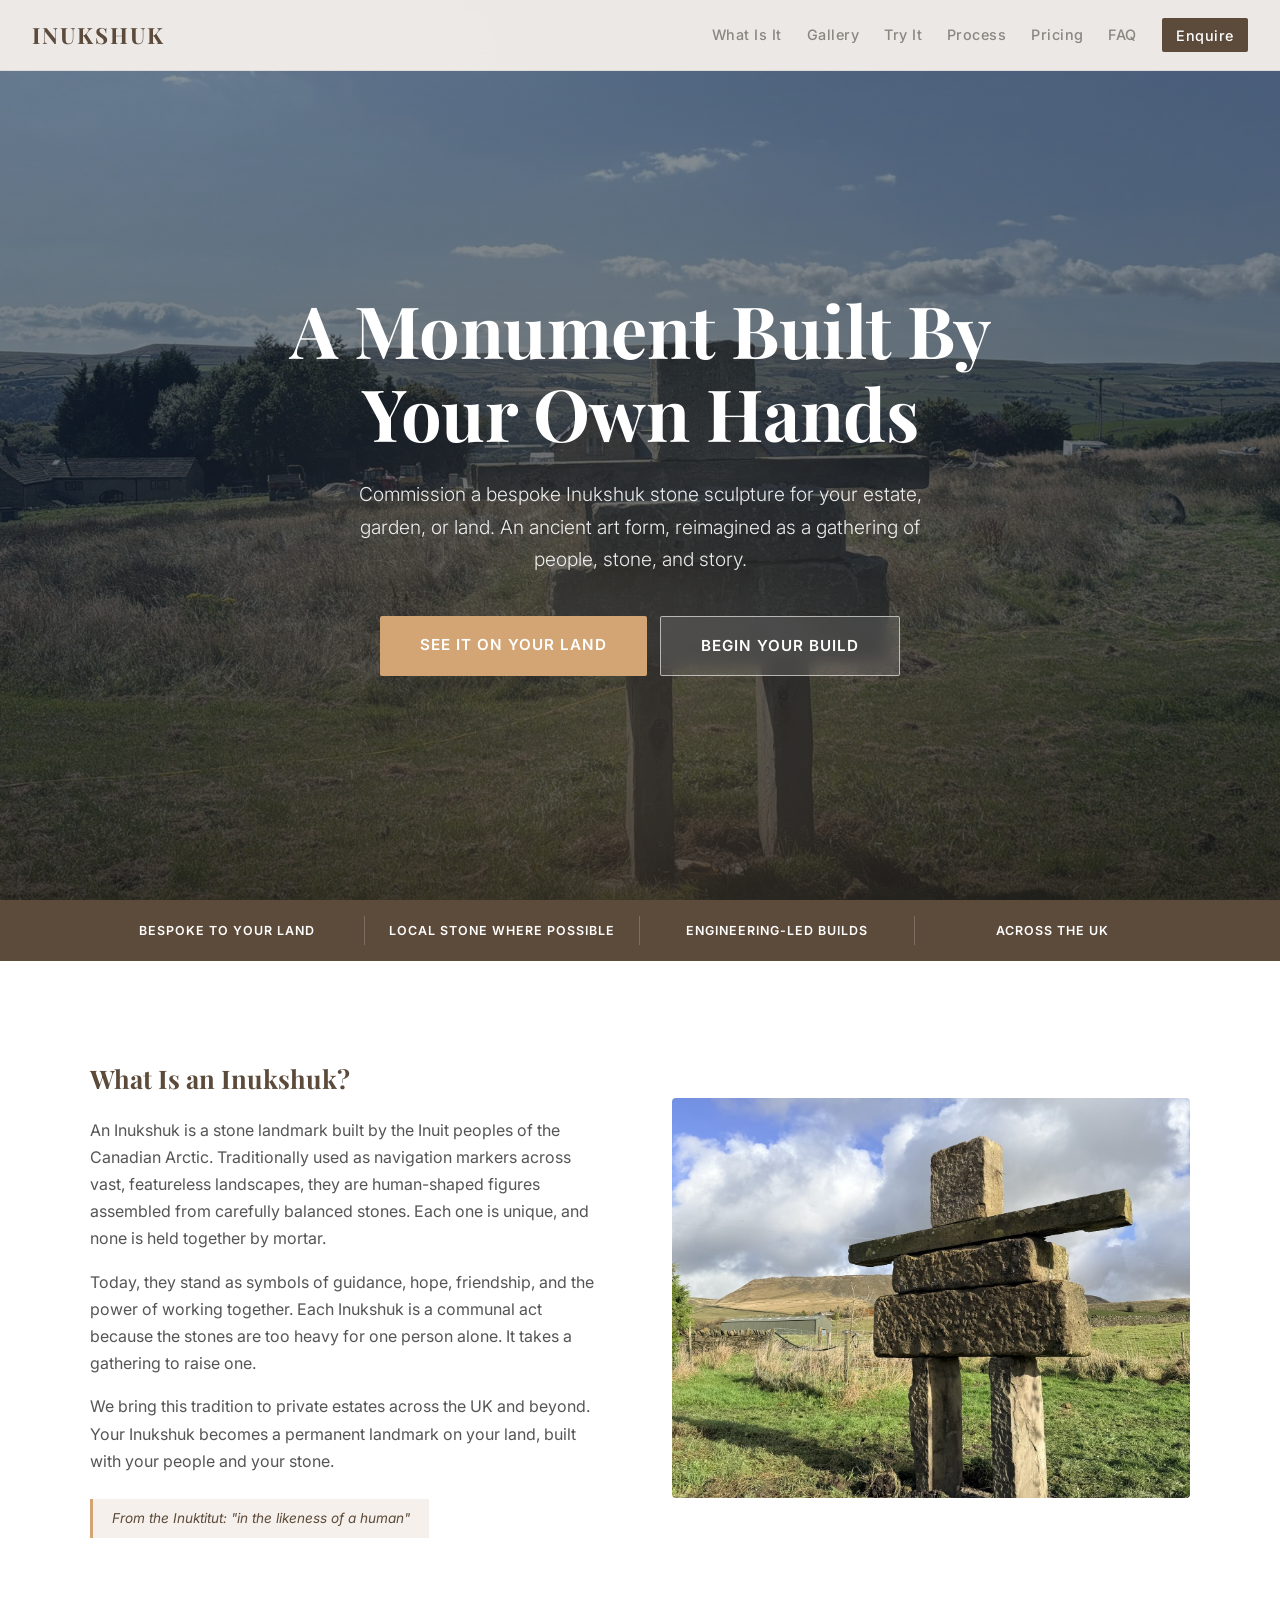
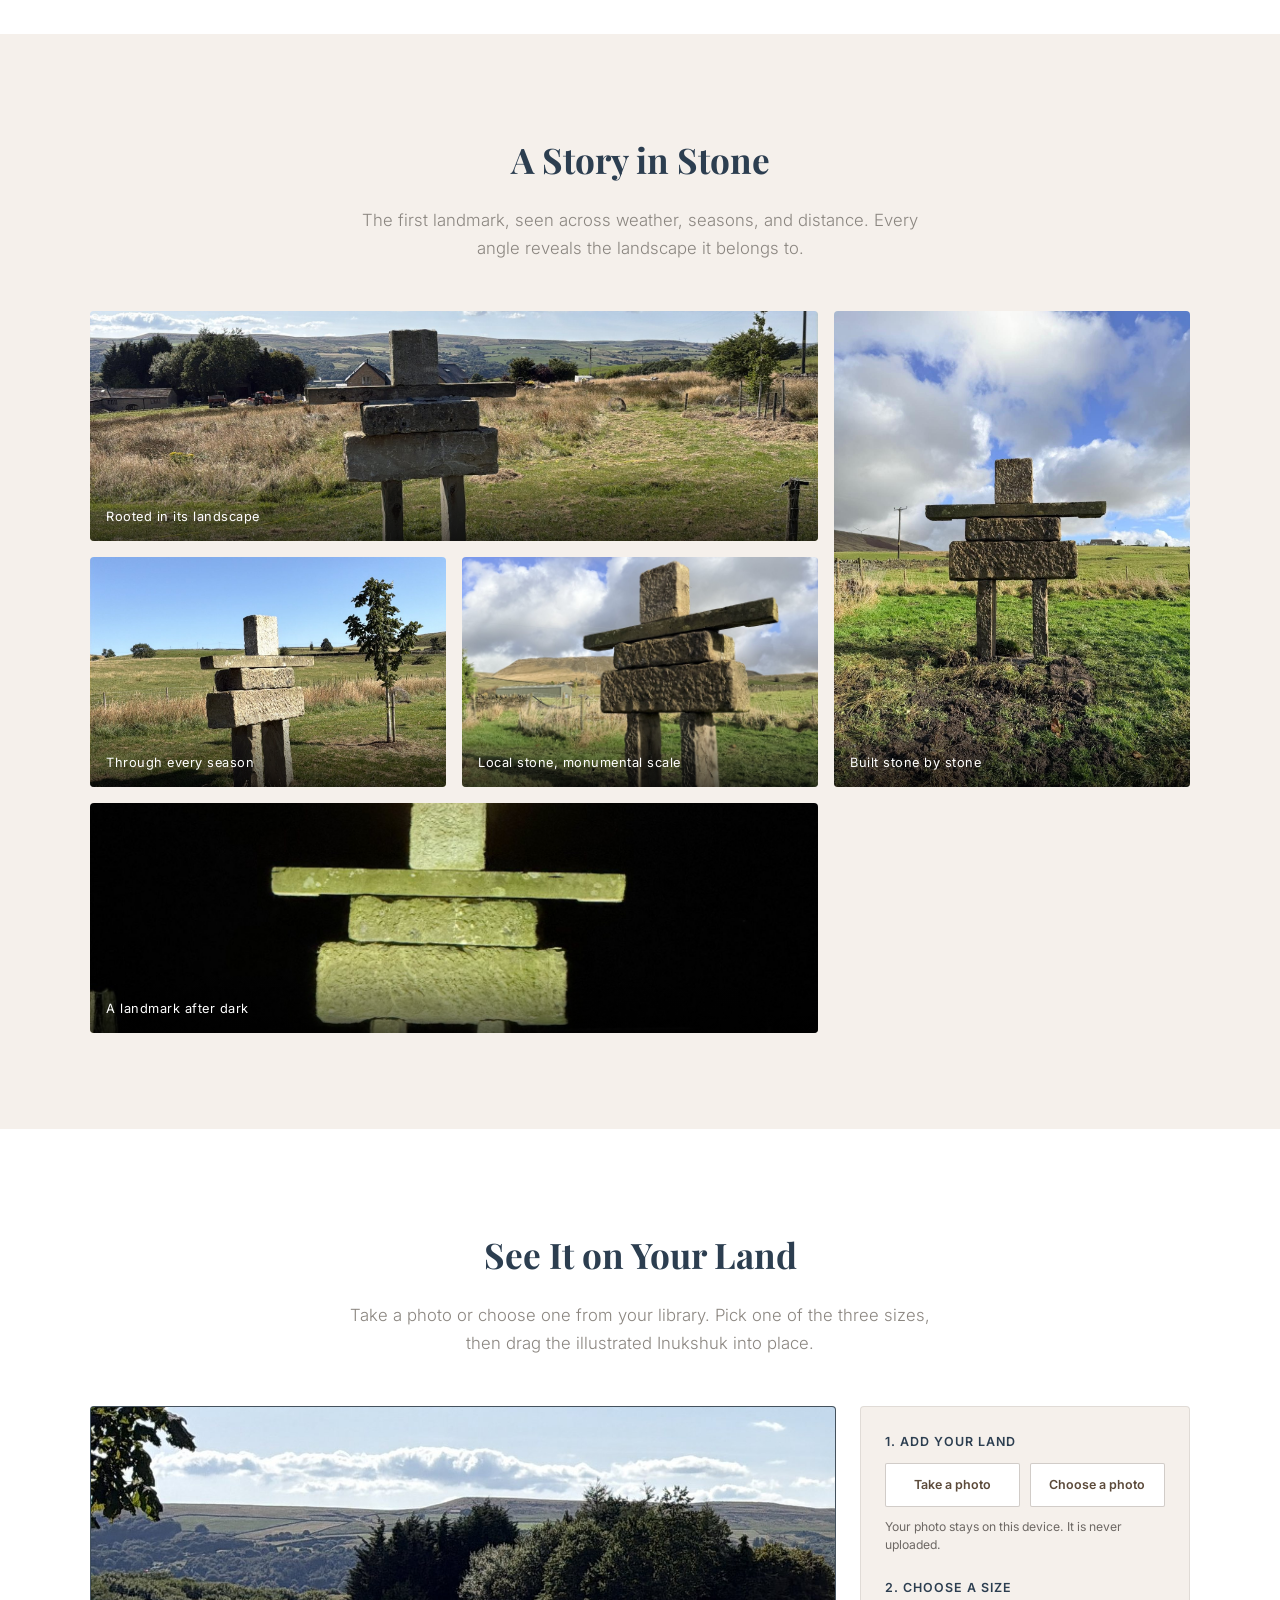
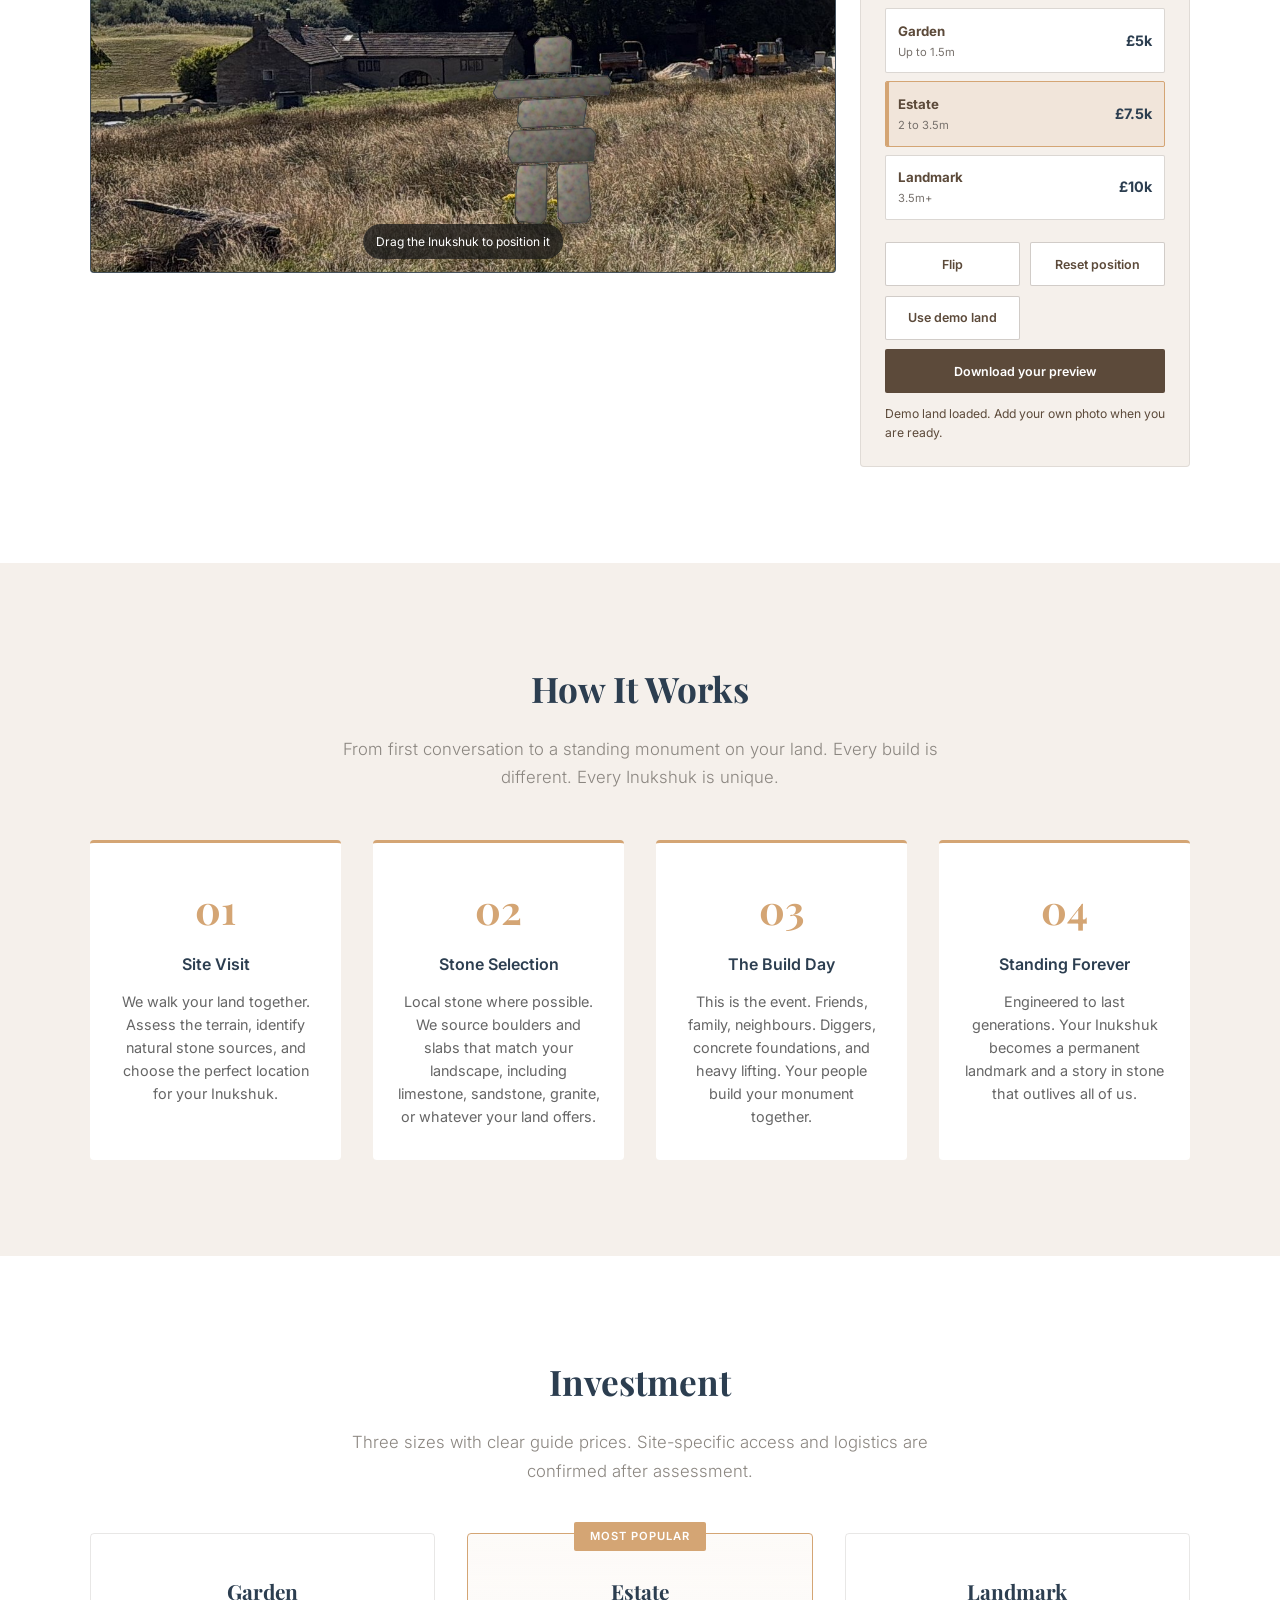
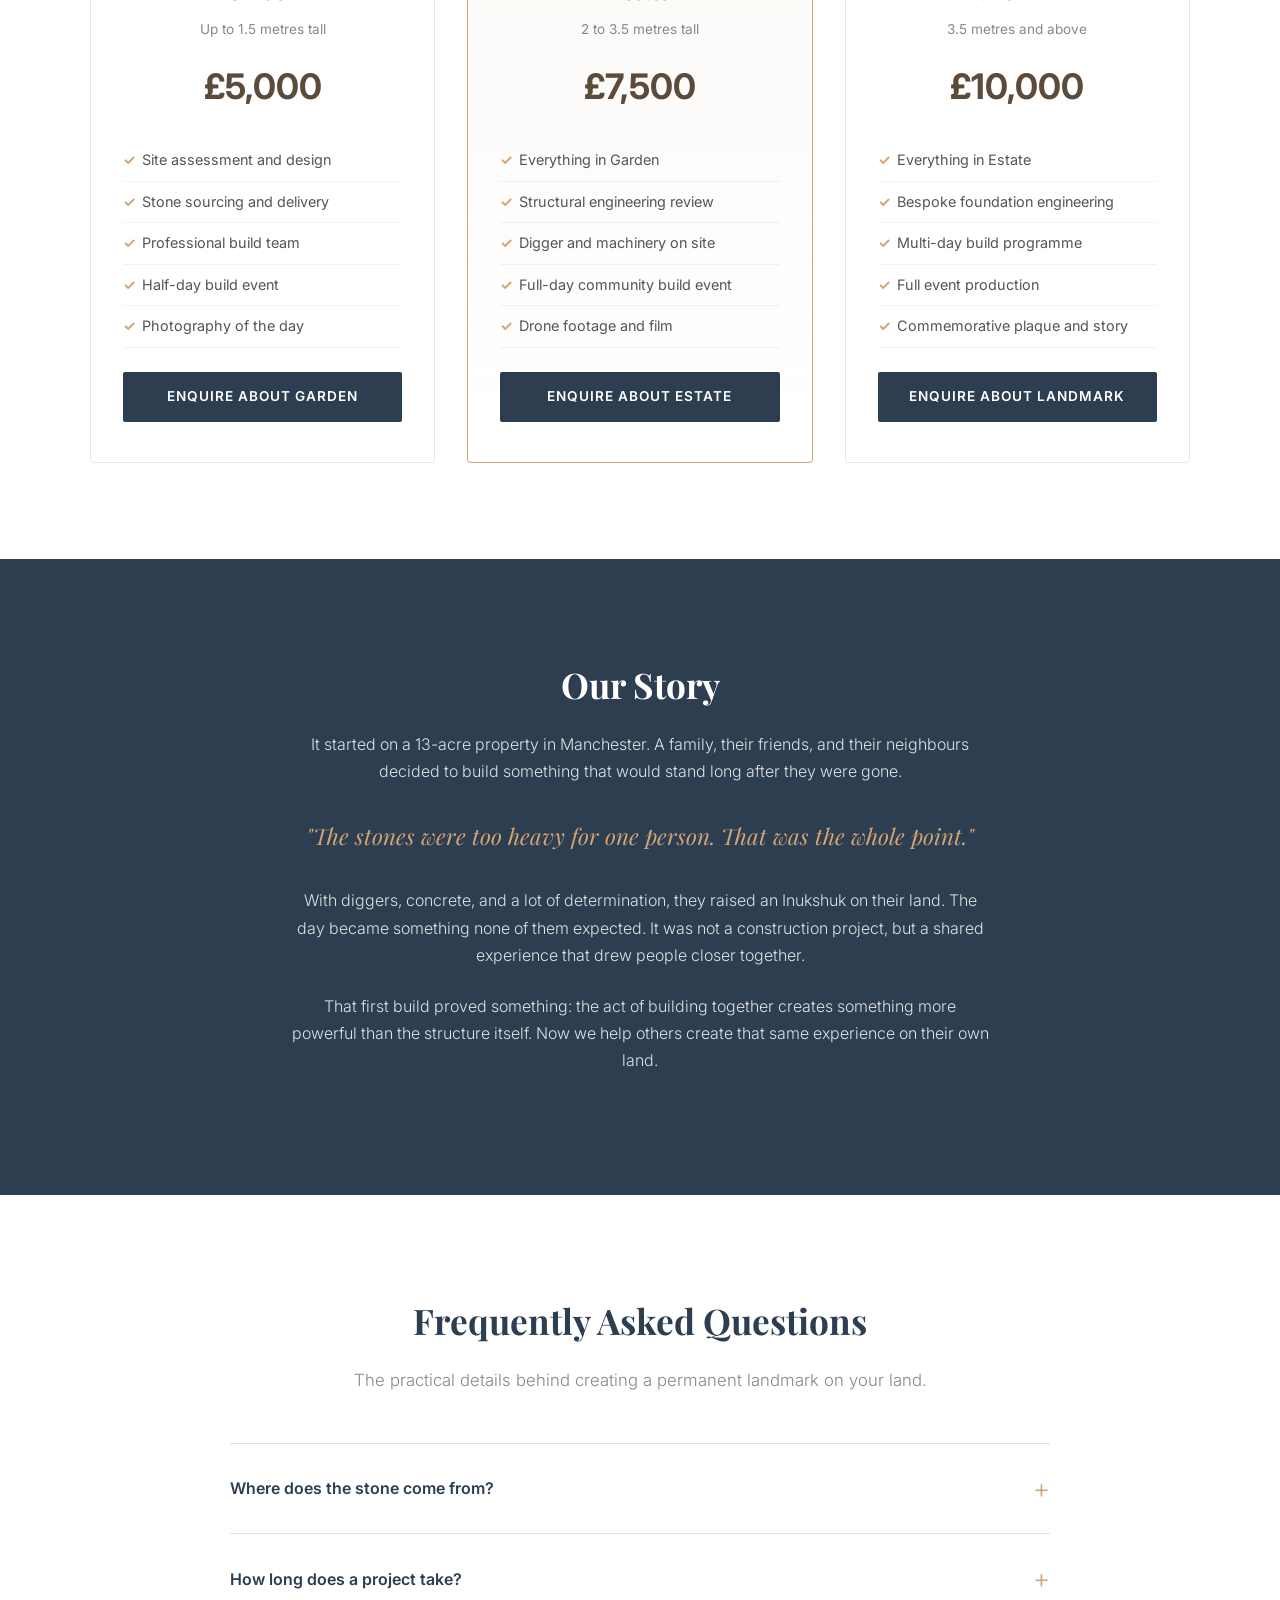
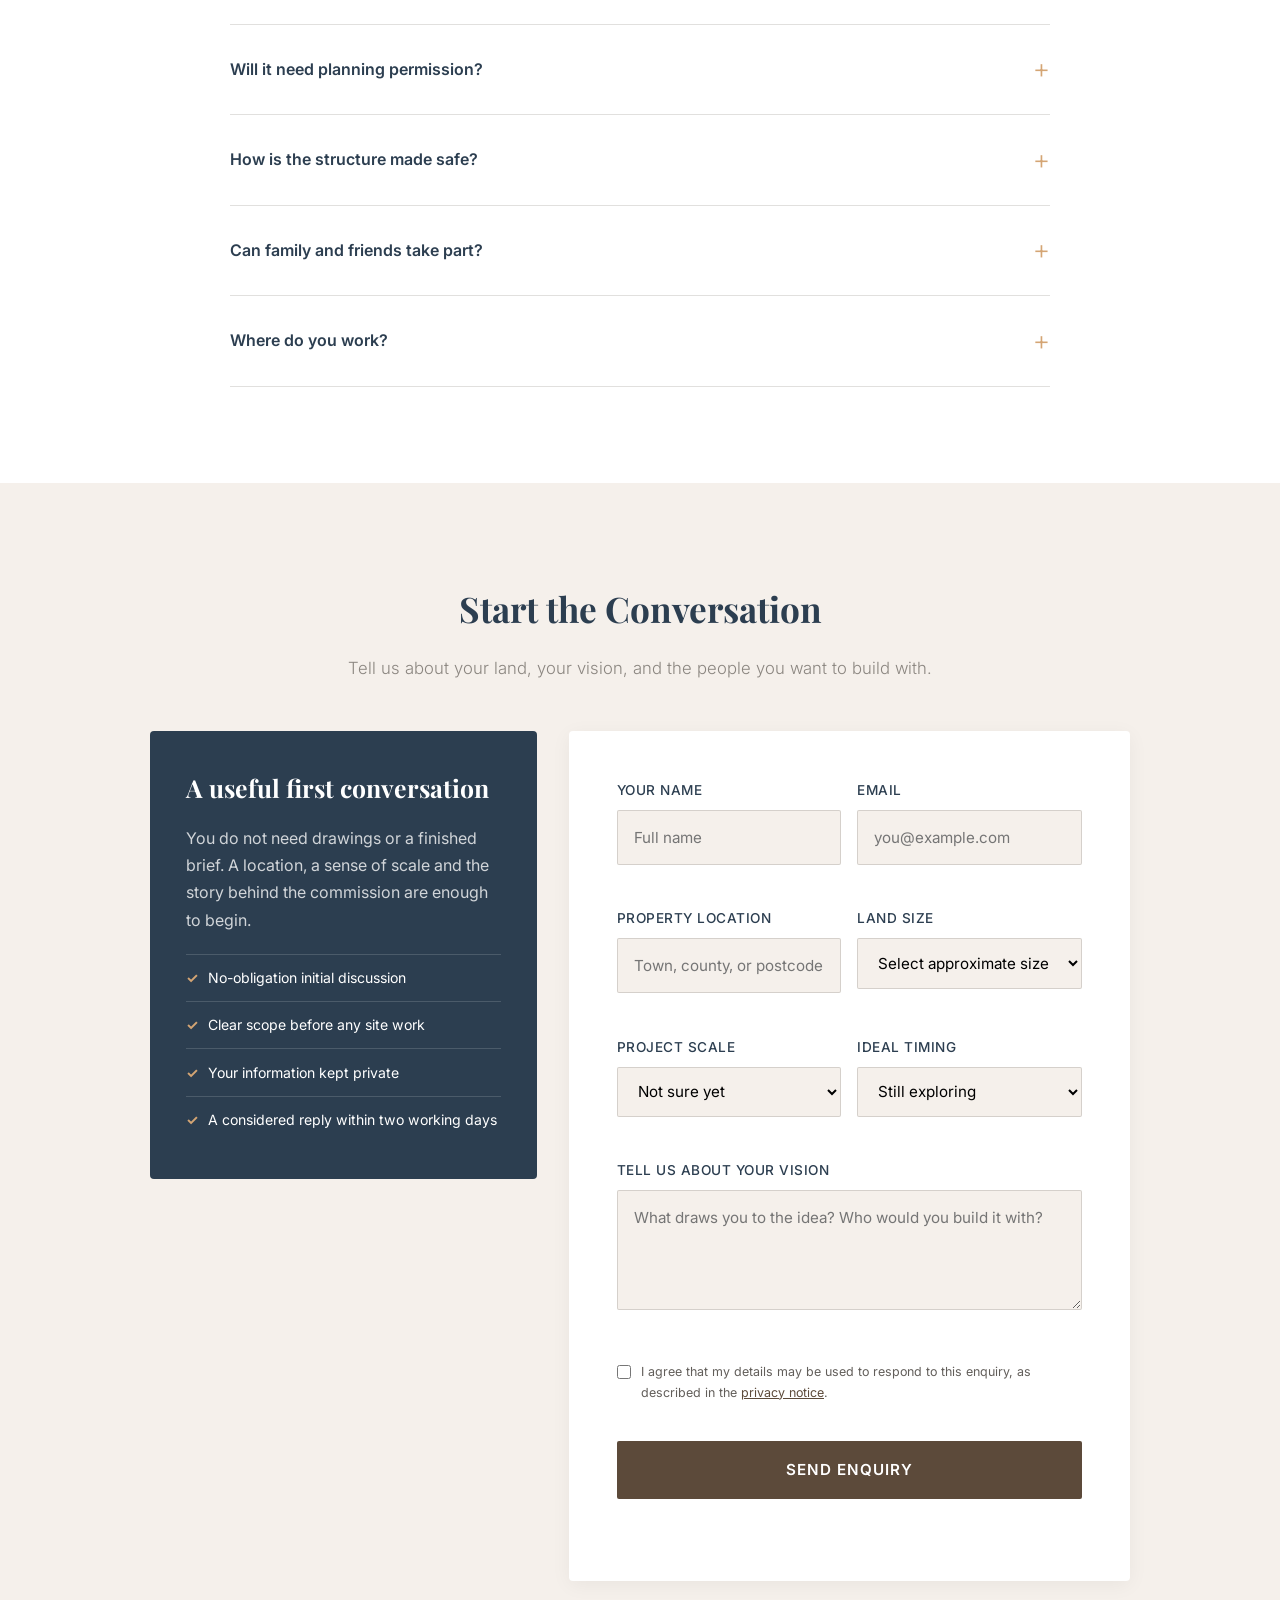
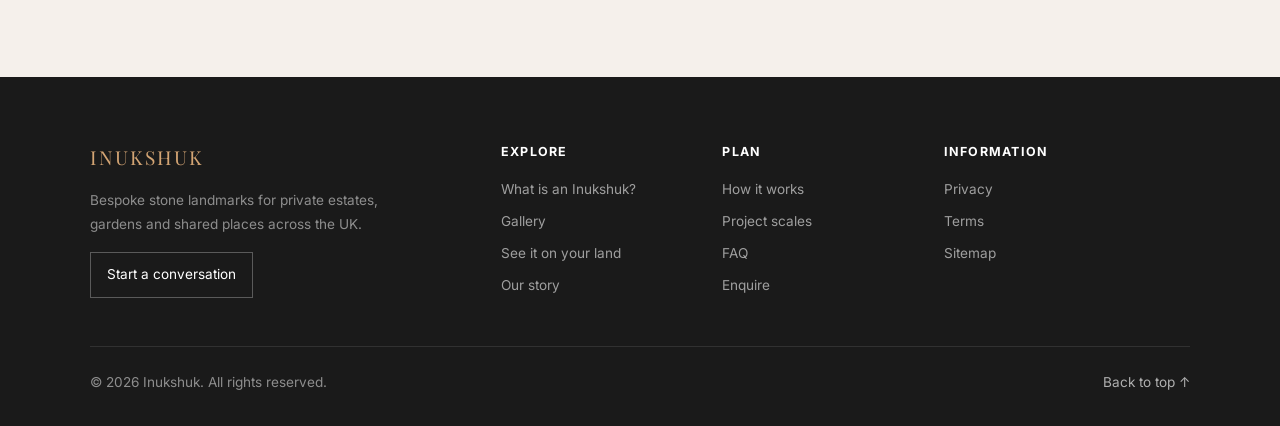
==== commit 1d09d51e: "Remove long dashes from site copy" ====
--- a/index.html
+++ b/index.html
@@ -5,7 +5,7 @@
   <meta charset="UTF-8">
   <meta name="viewport" content="width=device-width, initial-scale=1.0">
   <meta name="description" content="Bespoke Inukshuk stone sculptures, built with your people and rooted in your land.">
-  <meta property="og:title" content="Inukshuk — A Monument Built By Your Own Hands">
+  <meta property="og:title" content="Inukshuk: A Monument Built By Your Own Hands">
   <meta property="og:description" content="Commission a bespoke stone landmark for your estate, garden, or land.">
   <meta property="og:type" content="website">
   <meta property="og:locale" content="en_GB">
@@ -18,7 +18,7 @@
   <link rel="canonical" href="https://inukshuk-plum.vercel.app/">
   <link rel="icon" href="/favicon.svg" type="image/svg+xml">
   <link rel="manifest" href="/site.webmanifest">
-  <title>Inukshuk — Bespoke Stone Sculptures for Your Land</title>
+  <title>Inukshuk | Bespoke Stone Sculptures for Your Land</title>
   <link rel="preconnect" href="https://fonts.googleapis.com">
   <link href="https://fonts.googleapis.com/css2?family=Playfair+Display:wght@400;700&amp;family=Inter:wght@300;400;500;600&amp;display=swap" rel="stylesheet">
   <script type="application/ld+json">
@@ -433,7 +433,7 @@
     }
     .faq summary::-webkit-details-marker { display: none; }
     .faq summary::after { content: '+'; color: var(--warm); font-size: 1.7rem; font-weight: 300; }
-    .faq details[open] summary::after { content: '−'; }
+    .faq details[open] summary::after { content: '×'; }
     .faq-answer { padding: 0 2rem 1.5rem 0; color: #5e5b58; }
 
     /* CONTACT */
@@ -630,9 +630,9 @@
       <div class="what-is-grid">
         <div class="what-is-text">
           <h3>What Is an Inukshuk?</h3>
-          <p>An Inukshuk is a stone landmark built by the Inuit peoples of the Canadian Arctic. Traditionally used as navigation markers across vast, featureless landscapes, they are human-shaped figures assembled from carefully balanced stones — each one unique, none held together by mortar.</p>
-          <p>Today, they stand as symbols of guidance, hope, friendship, and the power of working together. Each Inukshuk is a communal act — the stones are too heavy for one person alone. It takes a gathering to raise one.</p>
-          <p>We bring this tradition to private estates across the UK and beyond. Your Inukshuk becomes a permanent landmark on your land — built with your people, from your stone.</p>
+          <p>An Inukshuk is a stone landmark built by the Inuit peoples of the Canadian Arctic. Traditionally used as navigation markers across vast, featureless landscapes, they are human-shaped figures assembled from carefully balanced stones. Each one is unique, and none is held together by mortar.</p>
+          <p>Today, they stand as symbols of guidance, hope, friendship, and the power of working together. Each Inukshuk is a communal act because the stones are too heavy for one person alone. It takes a gathering to raise one.</p>
+          <p>We bring this tradition to private estates across the UK and beyond. Your Inukshuk becomes a permanent landmark on your land, built with your people and your stone.</p>
           <div class="origin-badge">From the Inuktitut: "in the likeness of a human"</div>
         </div>
         <div class="stone-visual">
@@ -720,7 +720,7 @@
               </label>
               <label class="size-choice">
                 <input type="radio" name="visual-size" value="Estate" data-height="44" checked>
-                <span class="size-card"><strong>Estate</strong><small>2–3.5m</small><b>£7.5k</b></span>
+                <span class="size-card"><strong>Estate</strong><small>2 to 3.5m</small><b>£7.5k</b></span>
               </label>
               <label class="size-choice">
                 <input type="radio" name="visual-size" value="Landmark" data-height="60">
@@ -753,7 +753,7 @@
         <div class="step">
           <div class="step-number">02</div>
           <h4>Stone Selection</h4>
-          <p>Local stone where possible. We source boulders and slabs that match your landscape — limestone, sandstone, granite, or whatever your land offers.</p>
+          <p>Local stone where possible. We source boulders and slabs that match your landscape, including limestone, sandstone, granite, or whatever your land offers.</p>
         </div>
         <div class="step">
           <div class="step-number">03</div>
@@ -763,7 +763,7 @@
         <div class="step">
           <div class="step-number">04</div>
           <h4>Standing Forever</h4>
-          <p>Engineered to last generations. Your Inukshuk becomes a permanent landmark — a story in stone that outlives all of us.</p>
+          <p>Engineered to last generations. Your Inukshuk becomes a permanent landmark and a story in stone that outlives all of us.</p>
         </div>
       </div>
     </div>
@@ -823,7 +823,7 @@
       <div class="story-content">
         <p>It started on a 13-acre property in Manchester. A family, their friends, and their neighbours decided to build something that would stand long after they were gone.</p>
         <p class="highlight">"The stones were too heavy for one person. That was the whole point."</p>
-        <p>With diggers, concrete, and a lot of determination, they raised an Inukshuk on their land. The day became something none of them expected — not a construction project, but a shared experience that drew people closer together.</p>
+        <p>With diggers, concrete, and a lot of determination, they raised an Inukshuk on their land. The day became something none of them expected. It was not a construction project, but a shared experience that drew people closer together.</p>
         <p>That first build proved something: the act of building together creates something more powerful than the structure itself. Now we help others create that same experience on their own land.</p>
       </div>
     </div>
@@ -910,9 +910,9 @@
               <label for="enquiry-package">Project scale</label>
               <select id="enquiry-package" name="package">
                 <option value="">Not sure yet</option>
-                <option value="Garden">Garden — £5,000</option>
-                <option value="Estate">Estate — £7,500</option>
-                <option value="Landmark">Landmark — £10,000</option>
+                <option value="Garden">Garden (£5,000)</option>
+                <option value="Estate">Estate (£7,500)</option>
+                <option value="Landmark">Landmark (£10,000)</option>
               </select>
               <span class="field-error" aria-hidden="true"></span>
             </div>
@@ -1060,7 +1060,7 @@
         const item = galleryItems[galleryIndex];
         lightboxImage.src = item.src;
         lightboxImage.alt = item.alt;
-        lightboxCaption.textContent = `${item.caption} — ${galleryIndex + 1} of ${galleryItems.length}`;
+        lightboxCaption.textContent = `${item.caption}. ${galleryIndex + 1} of ${galleryItems.length}`;
       }
 
       galleryButtons.forEach(button => {
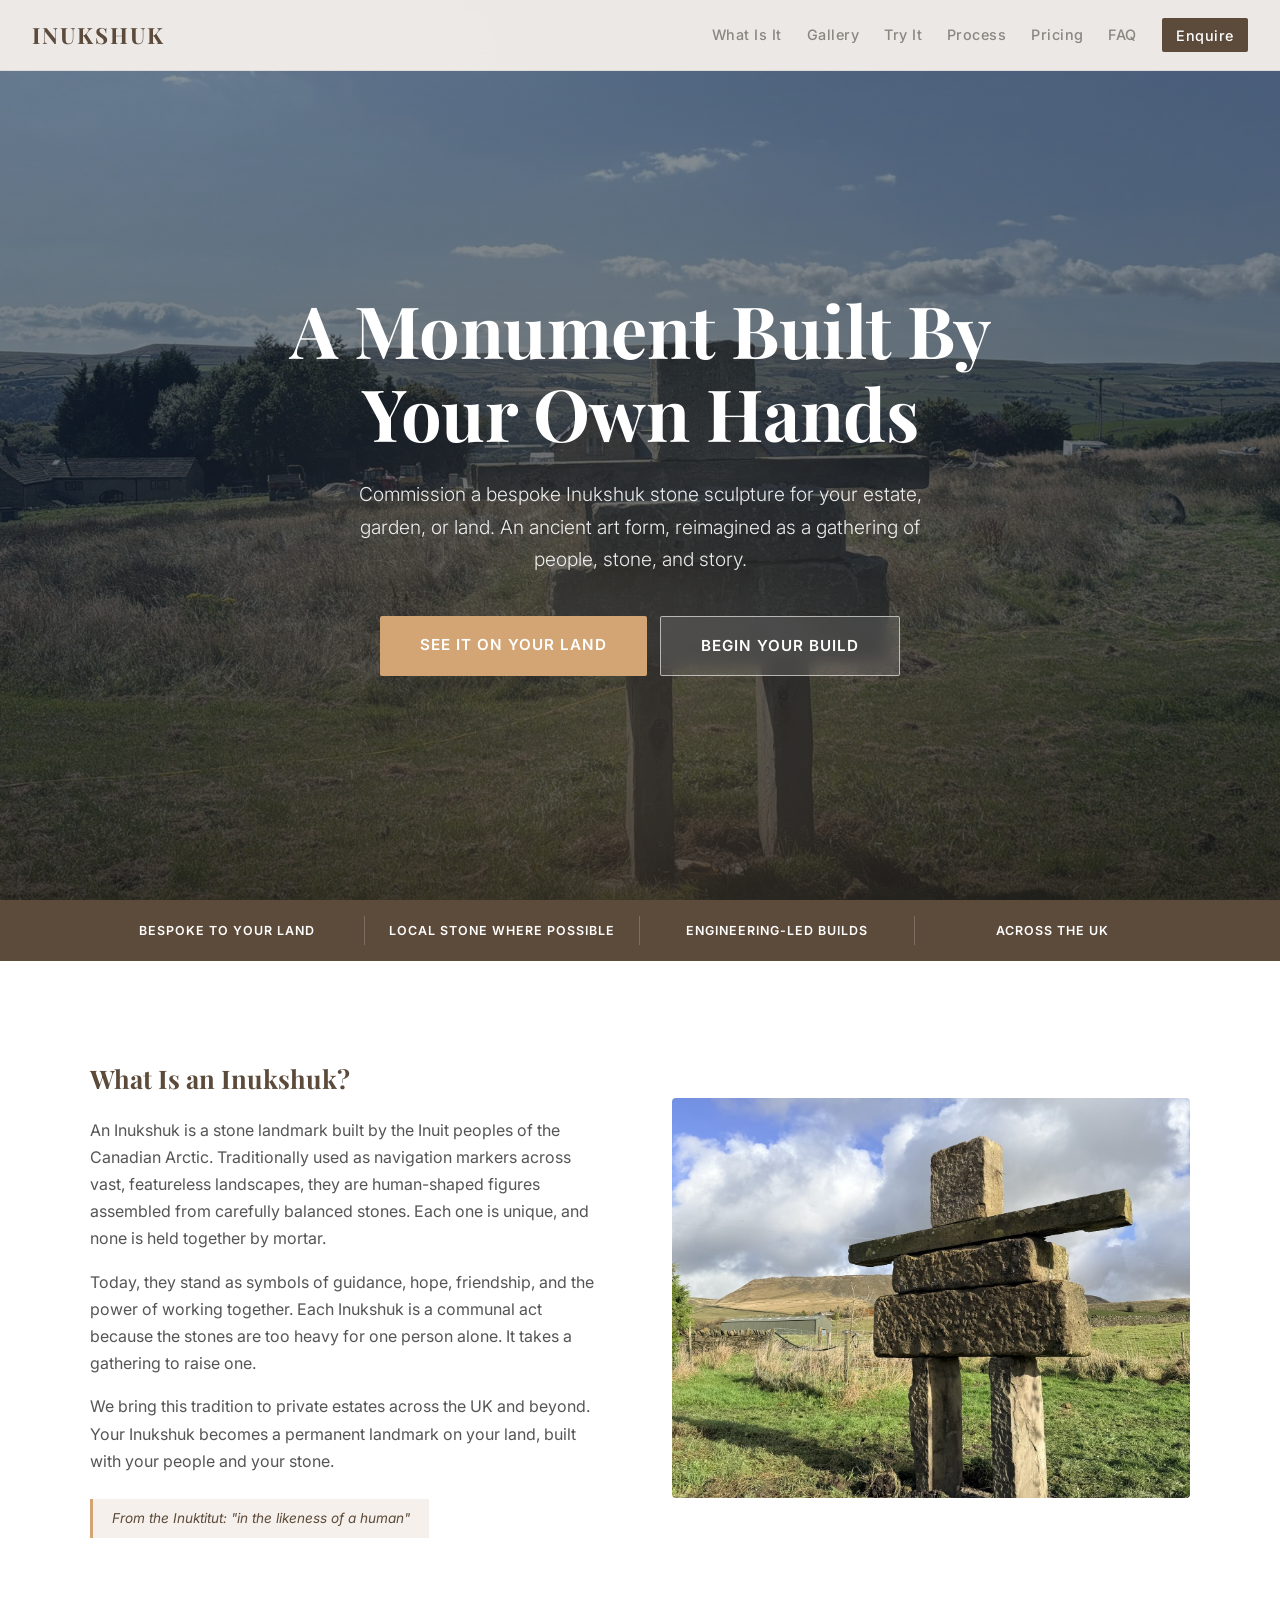
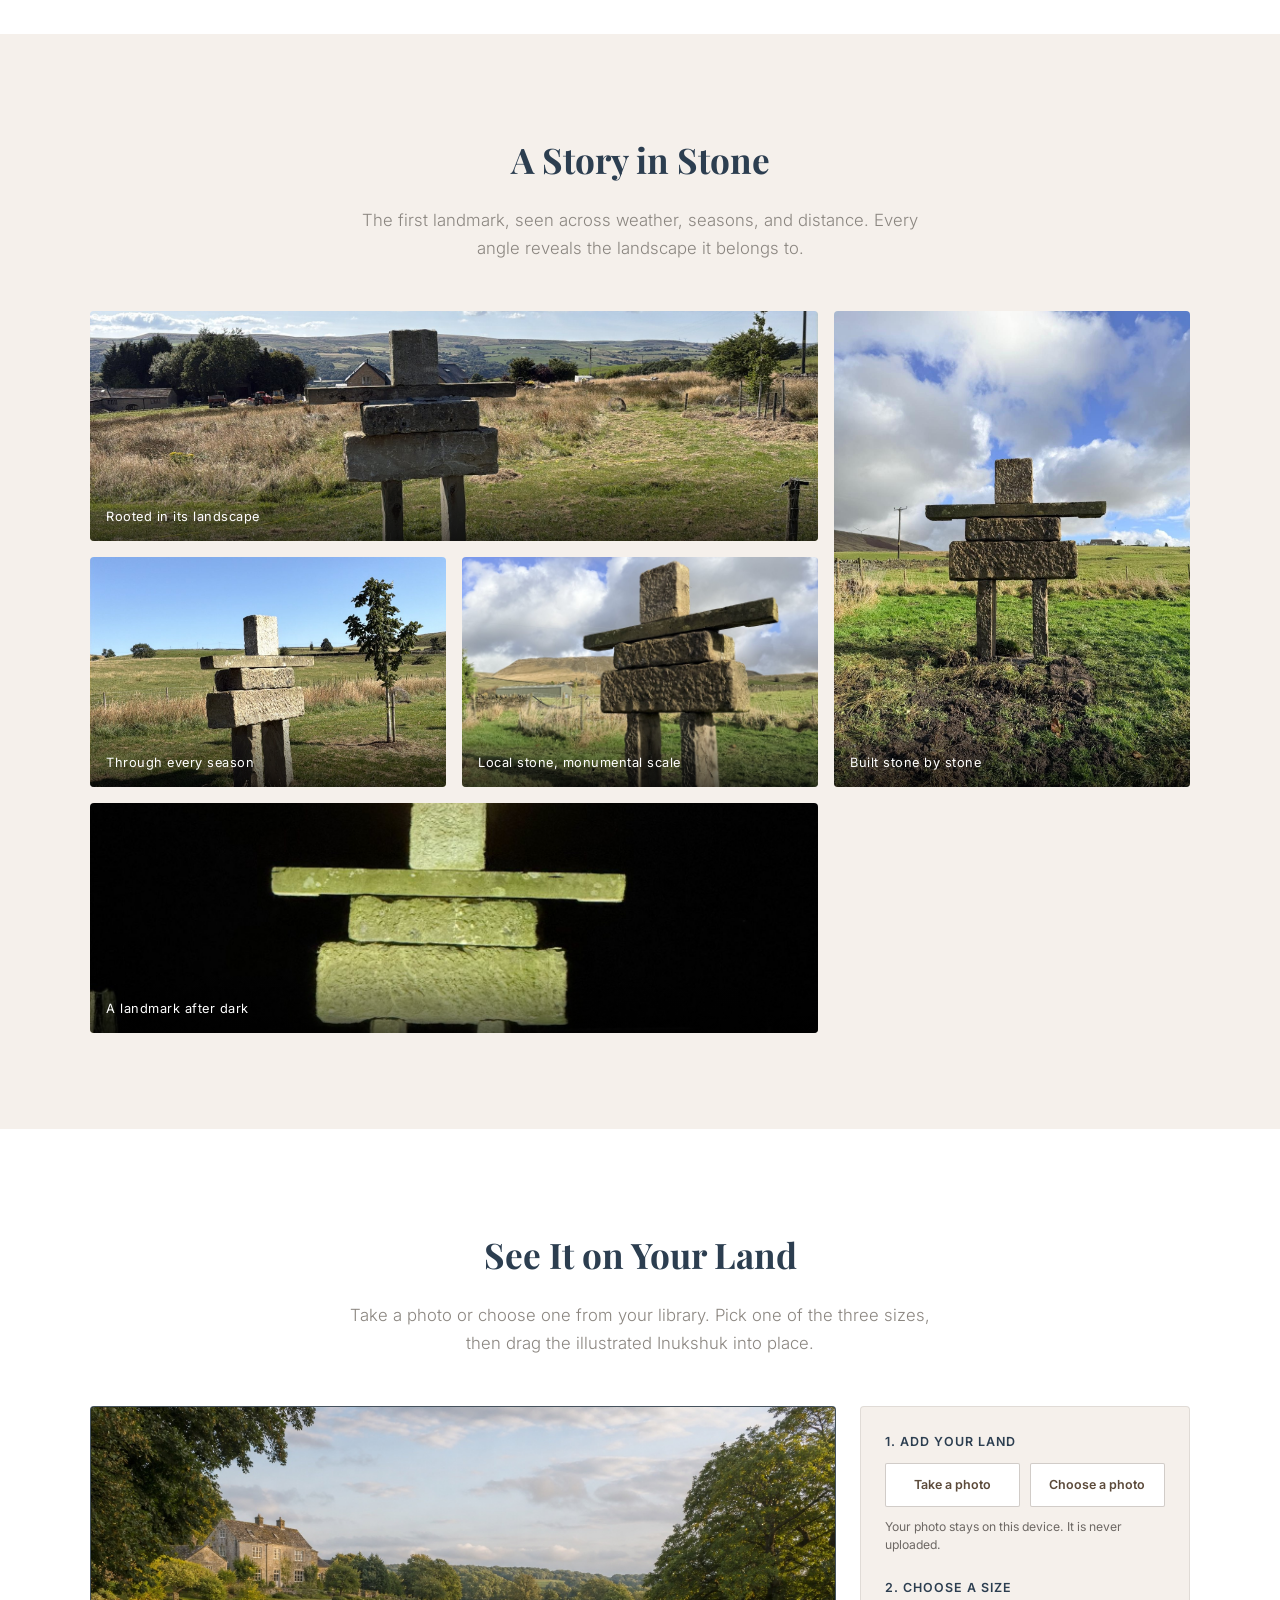
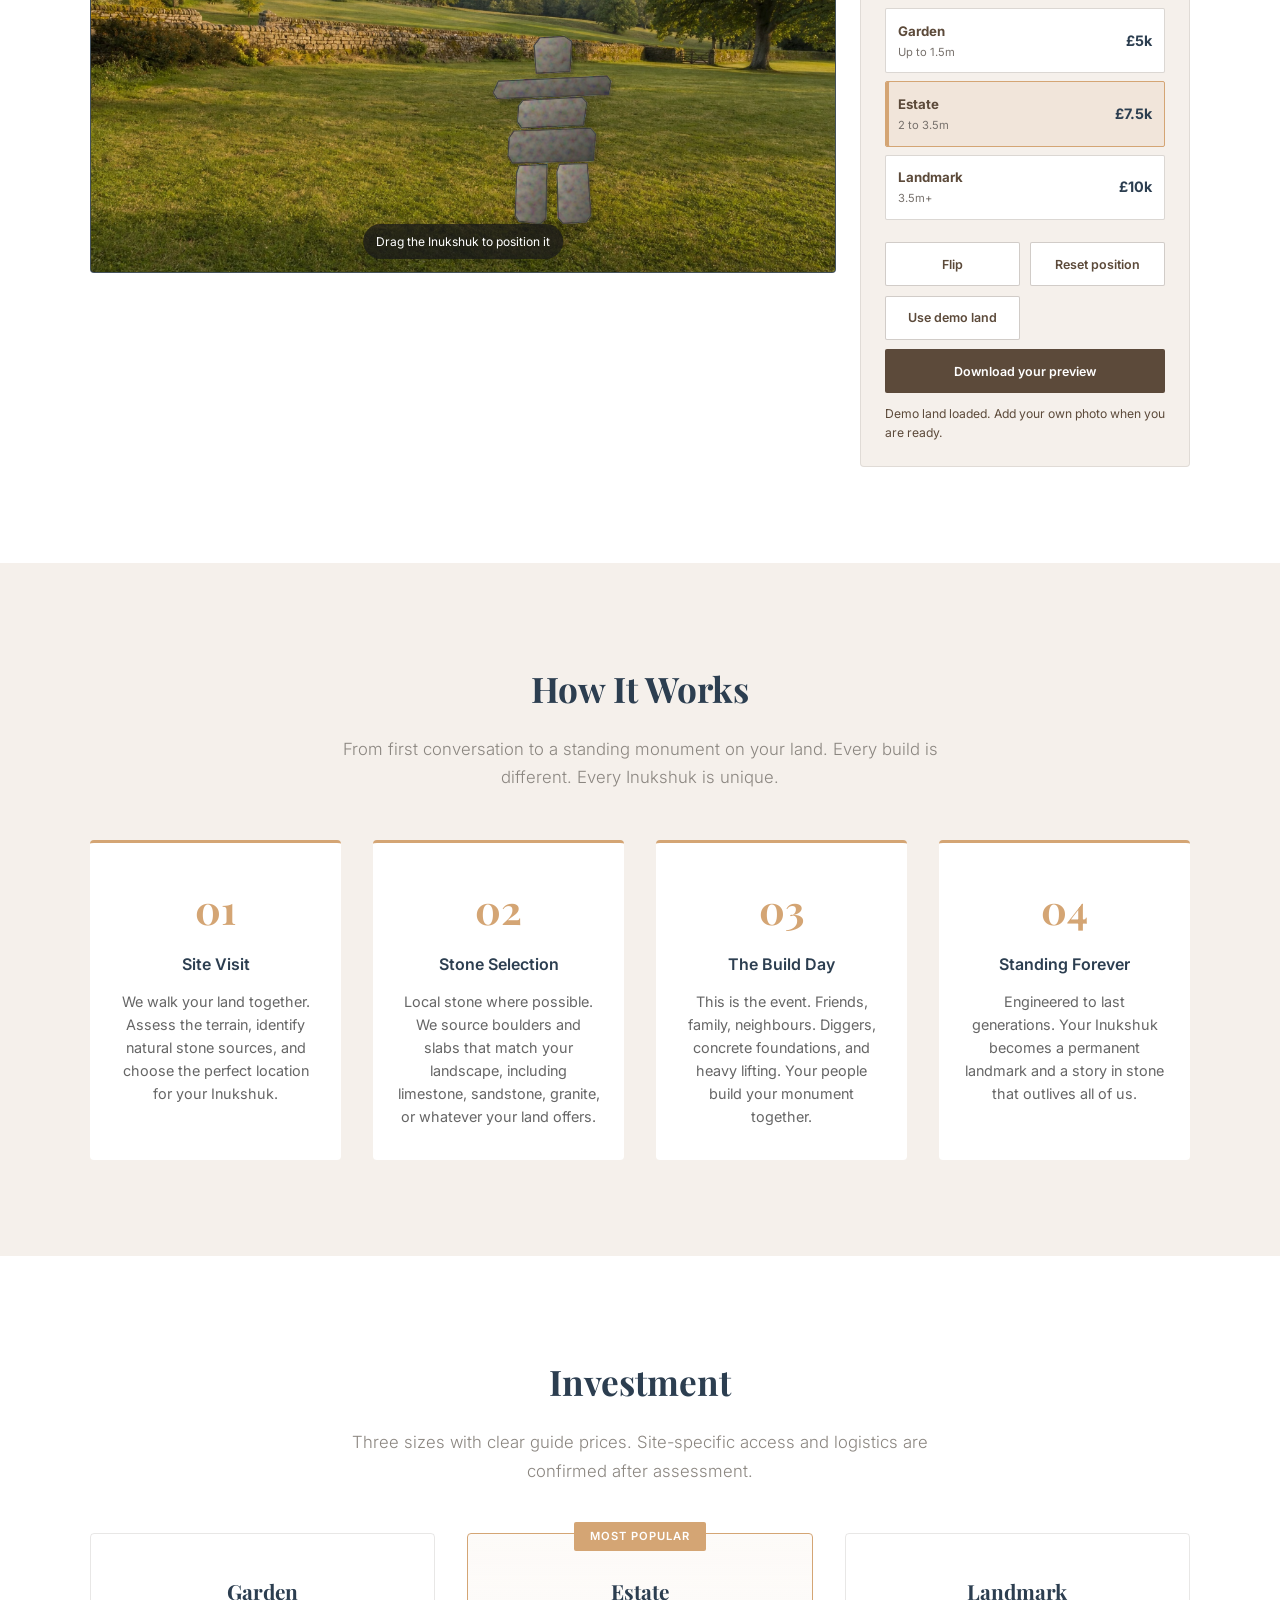
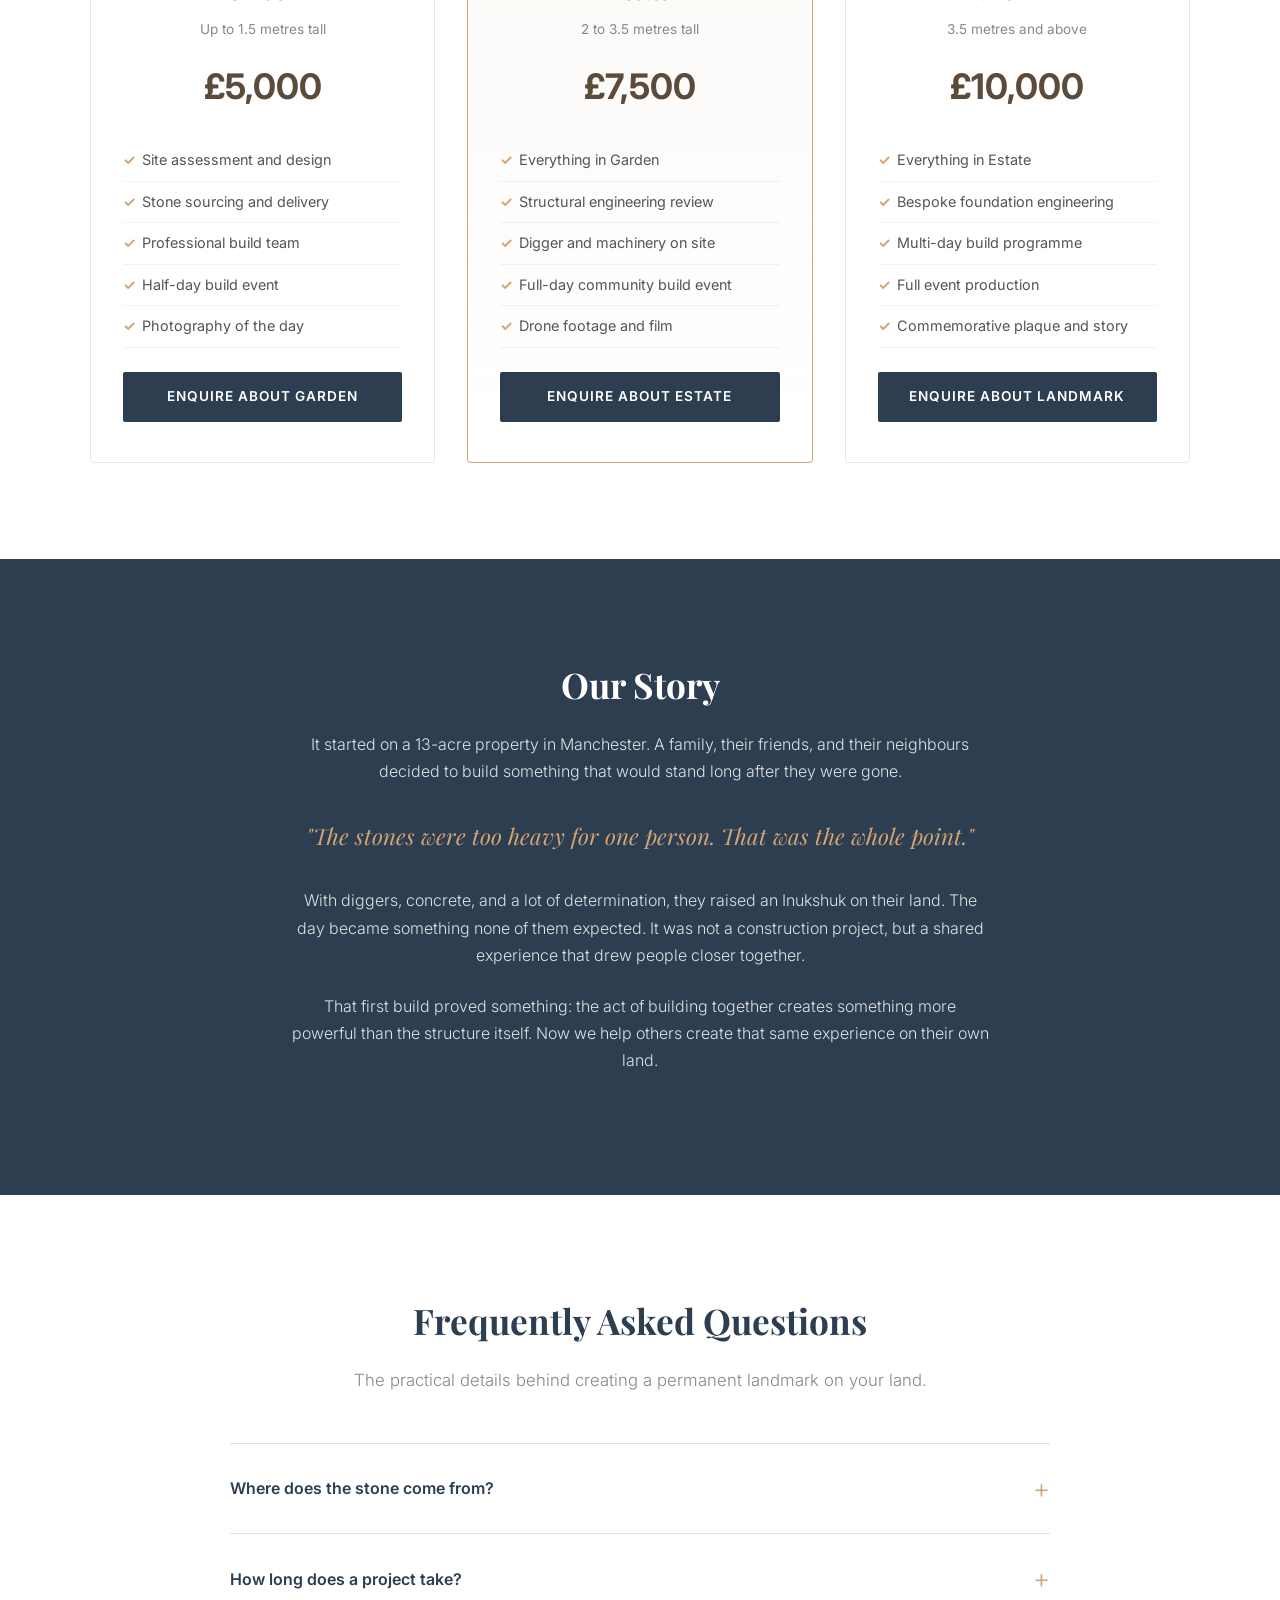
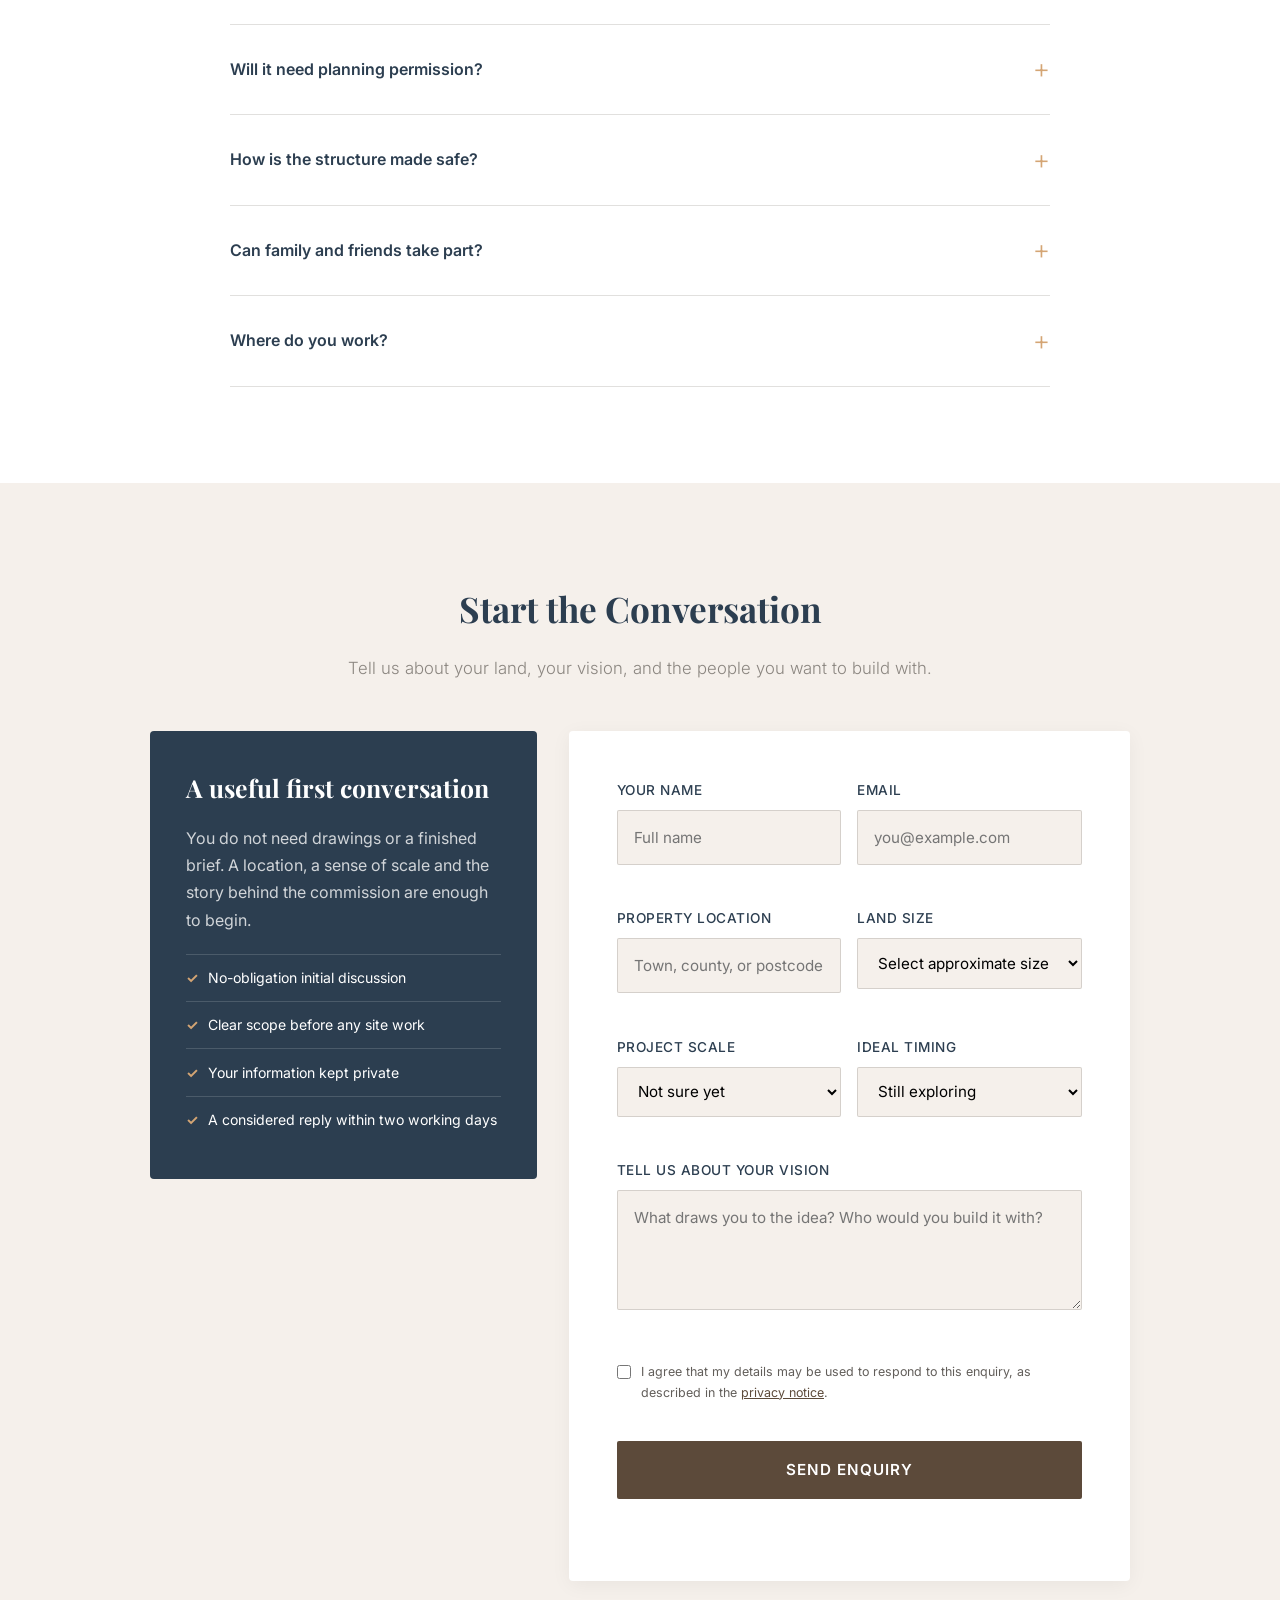
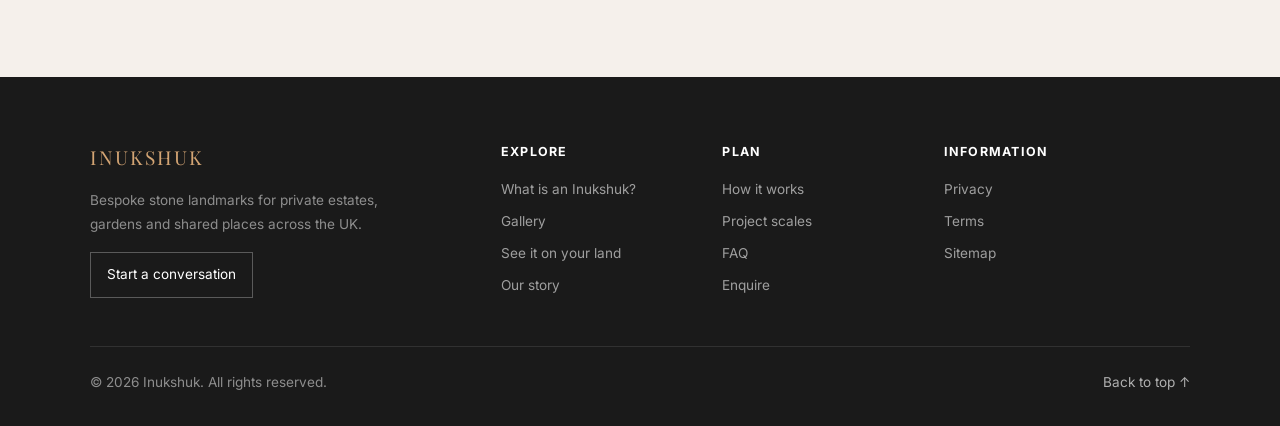
==== commit 2cb6c63d: "Use new estate visualizer background" ====
--- a/index.html
+++ b/index.html
@@ -1435,7 +1435,7 @@
 
       demoLand.onload = draw;
       sculpture.onload = draw;
-      demoLand.src = 'assets/visualizer/demo-land.jpg';
+      demoLand.src = 'assets/visualizer/demo-land-estate.jpg';
       sculpture.src = 'assets/visualizer/inukshuk-illustration.svg';
       draw();
     })();
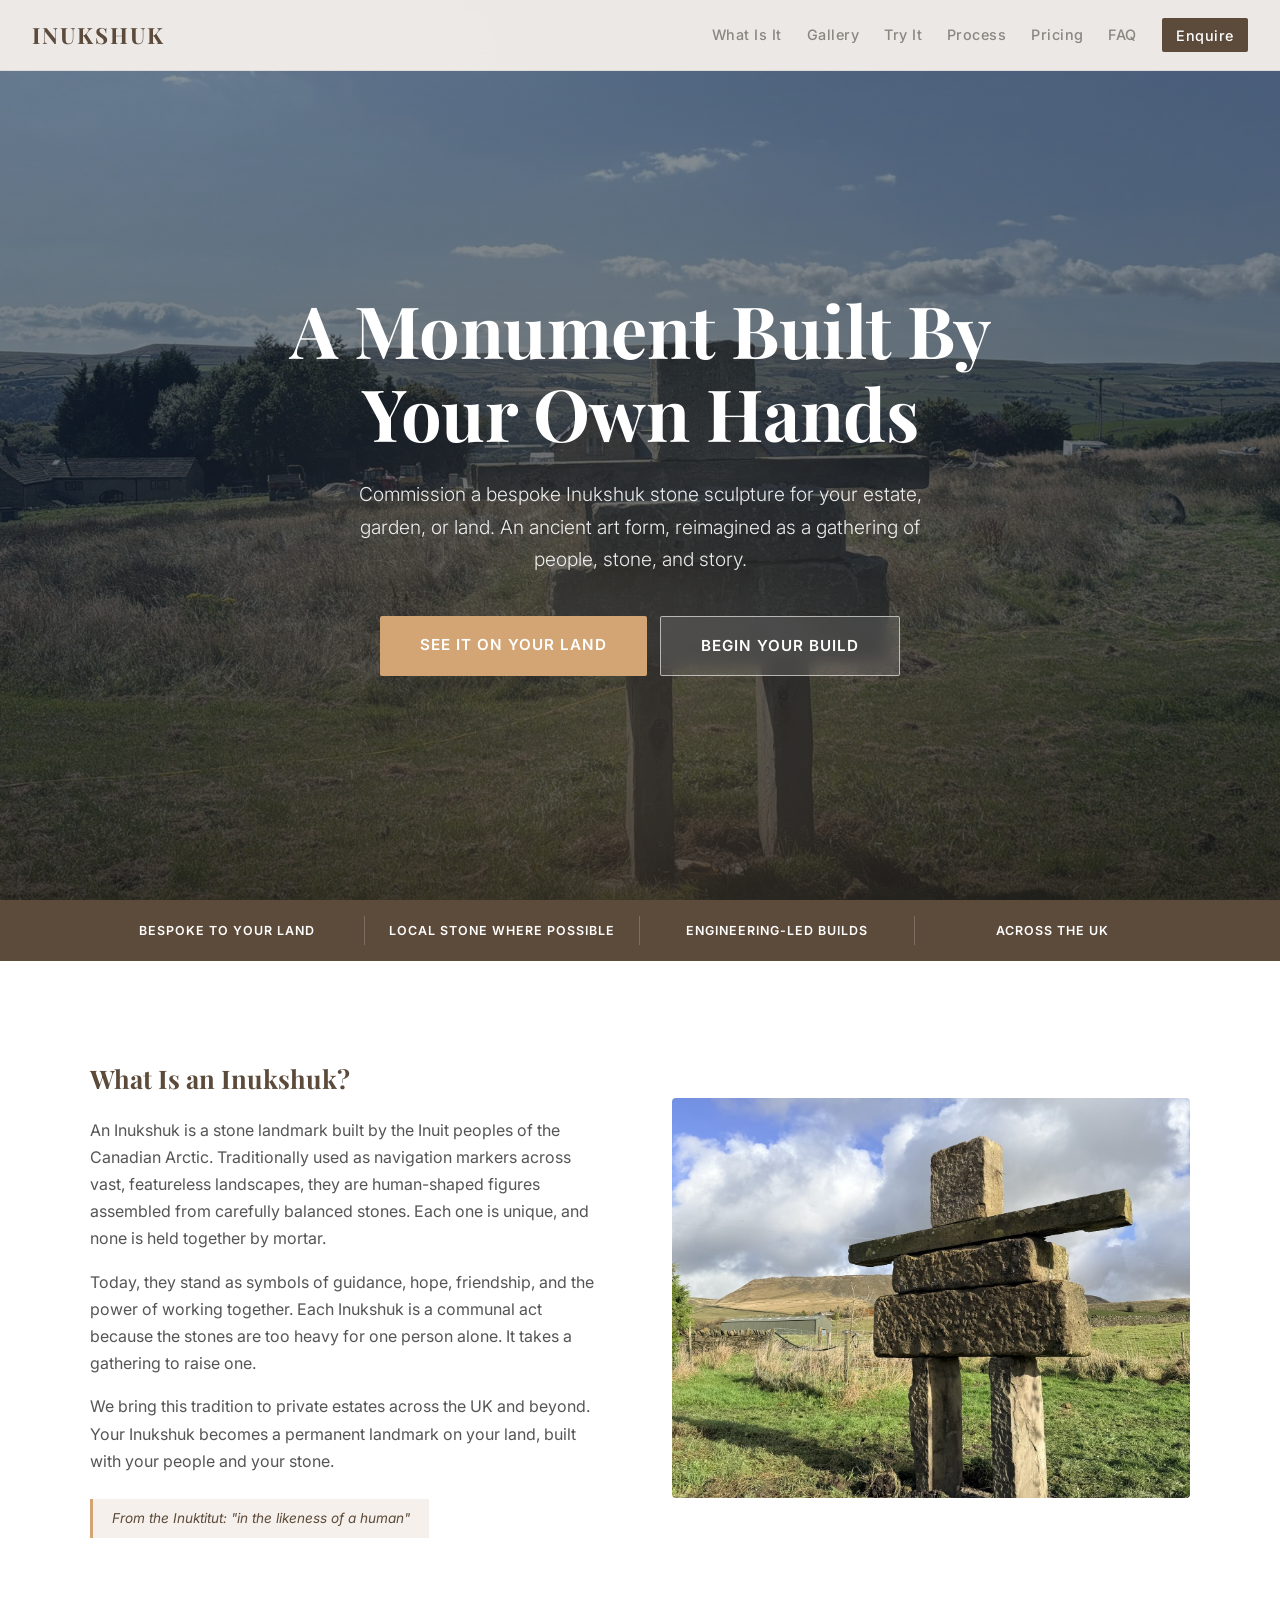
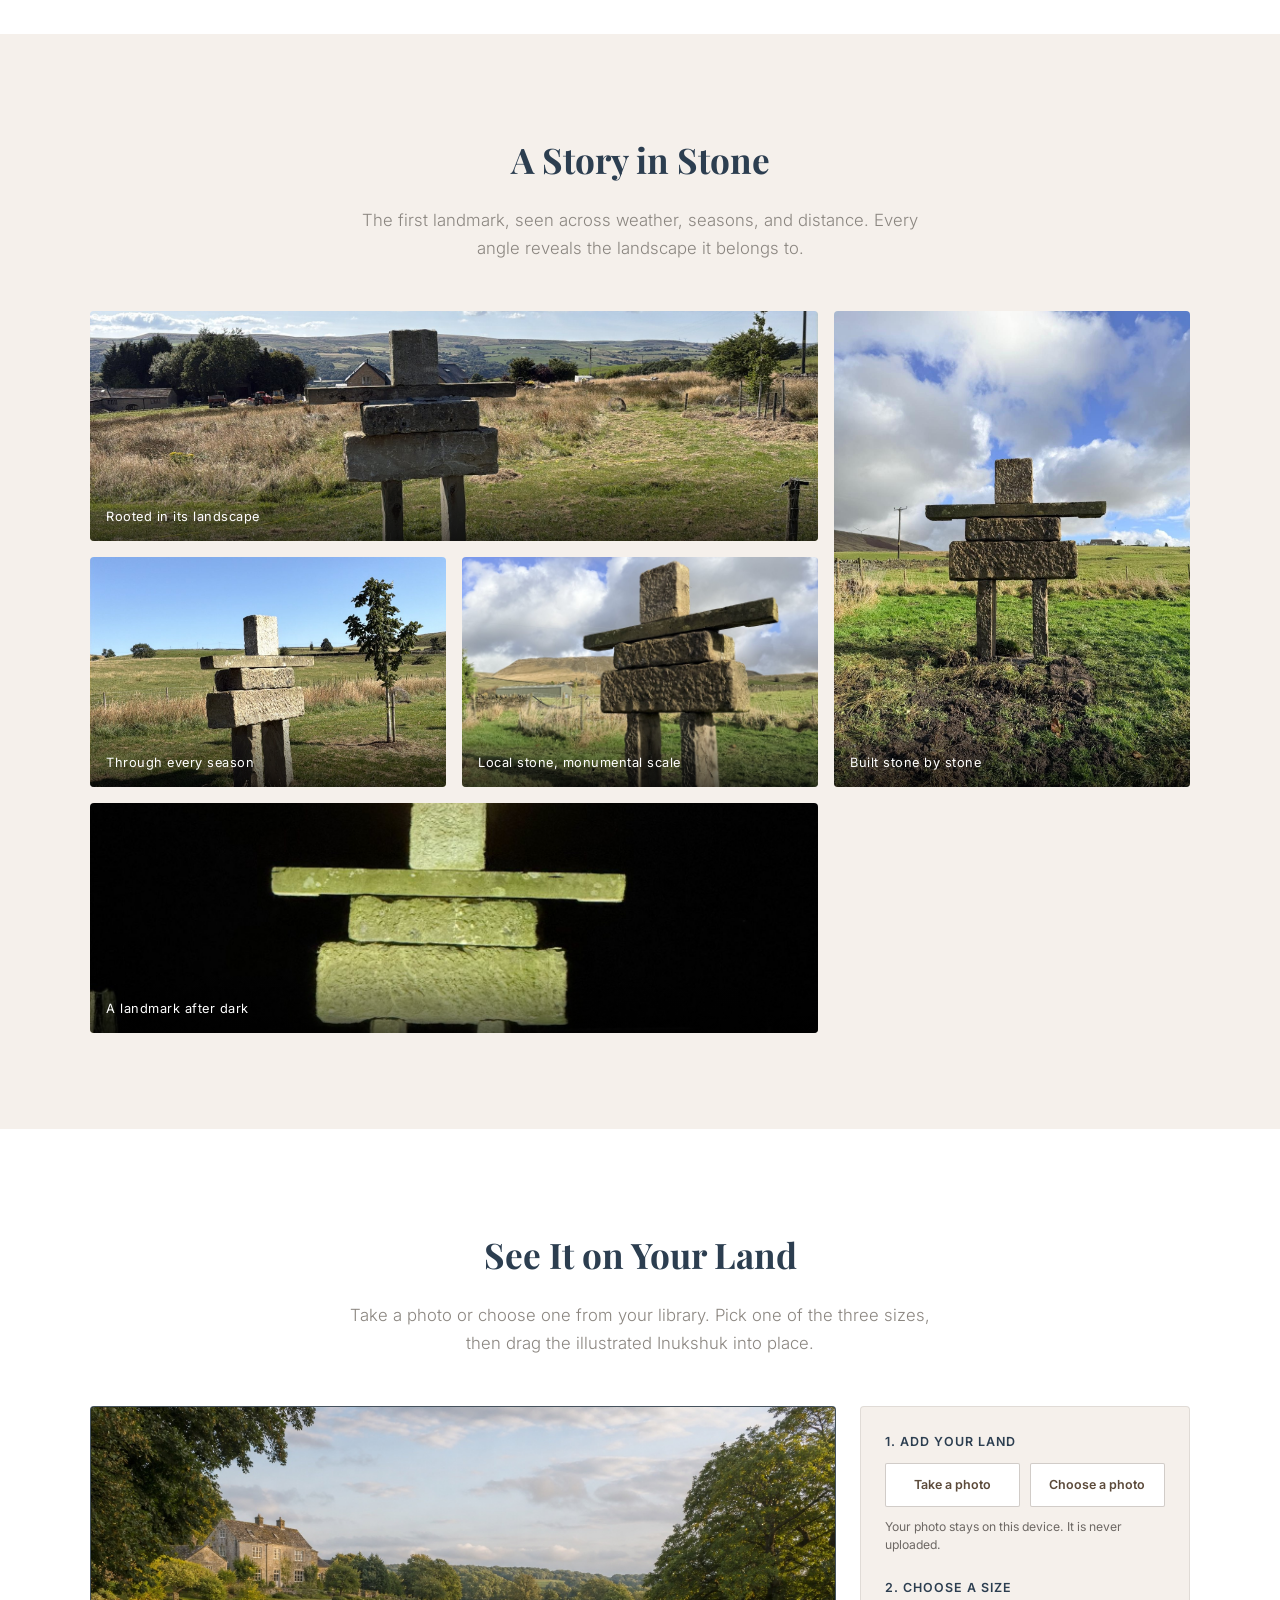
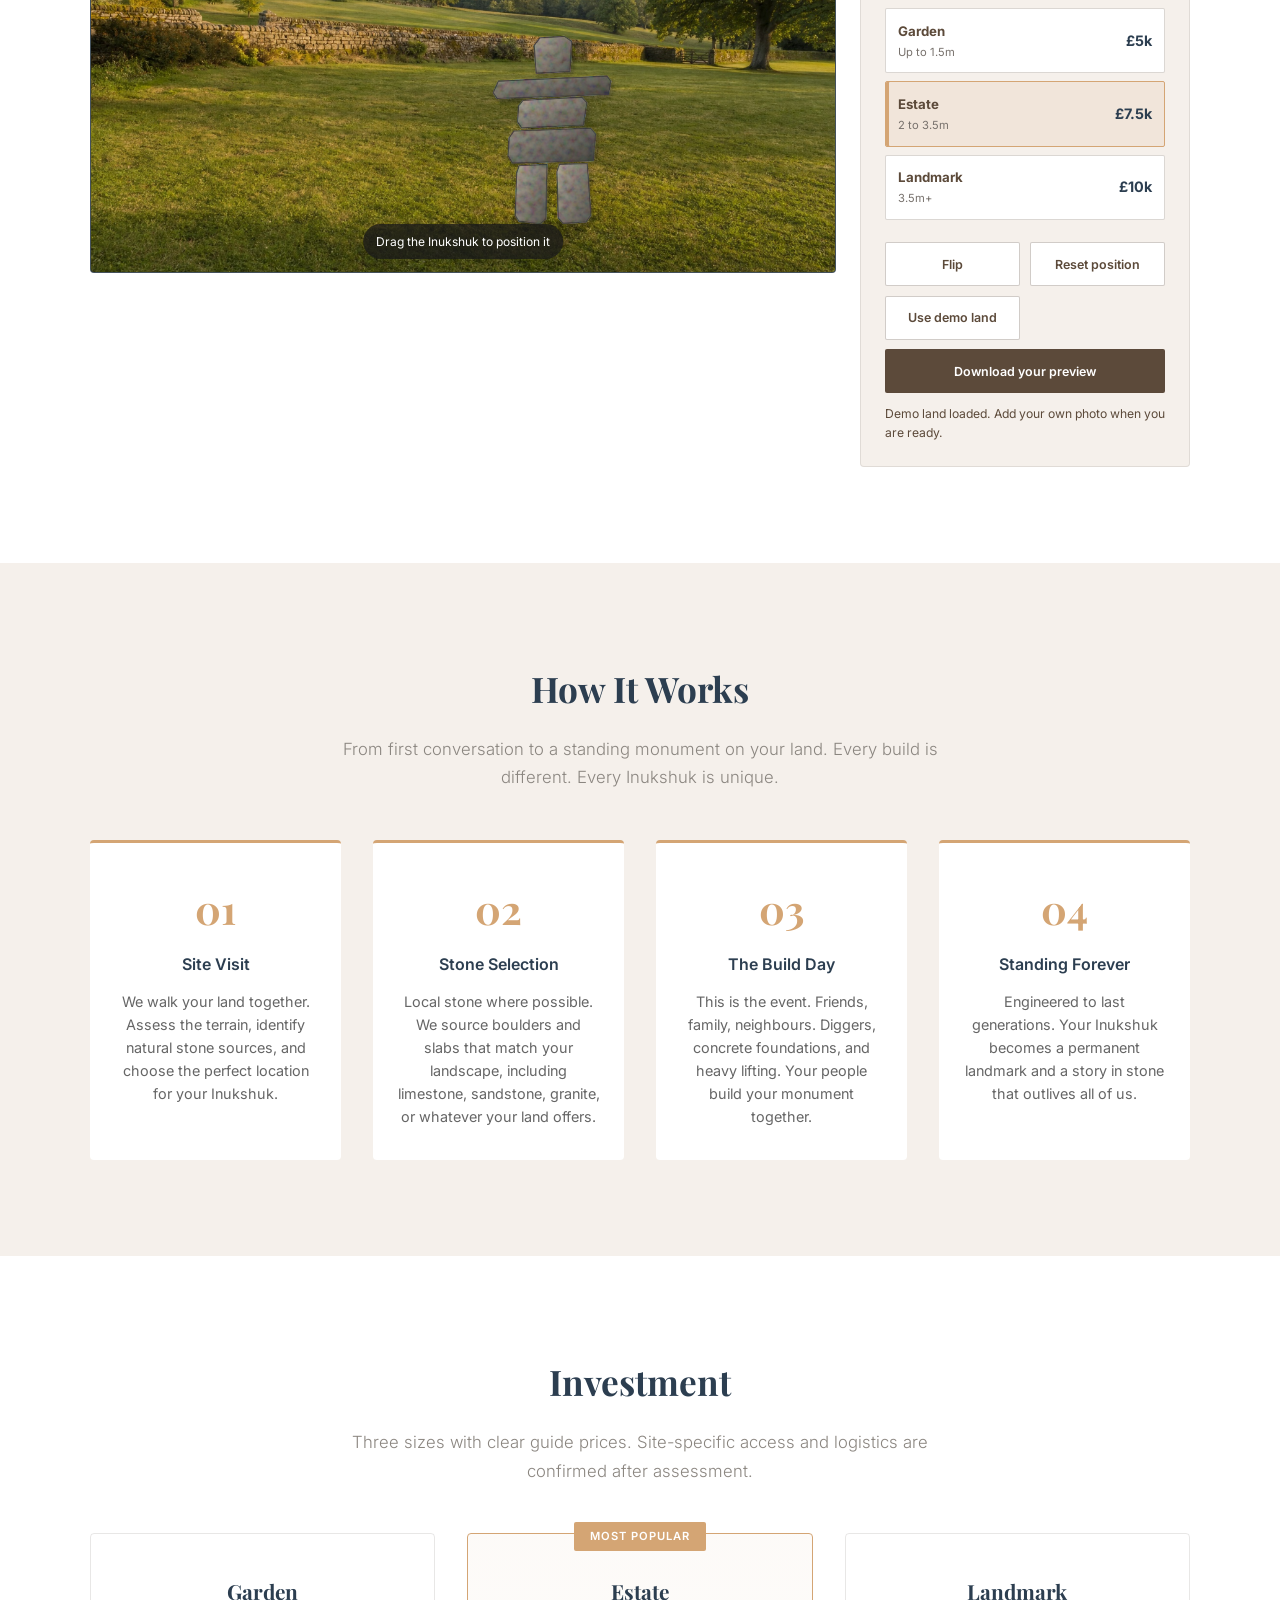
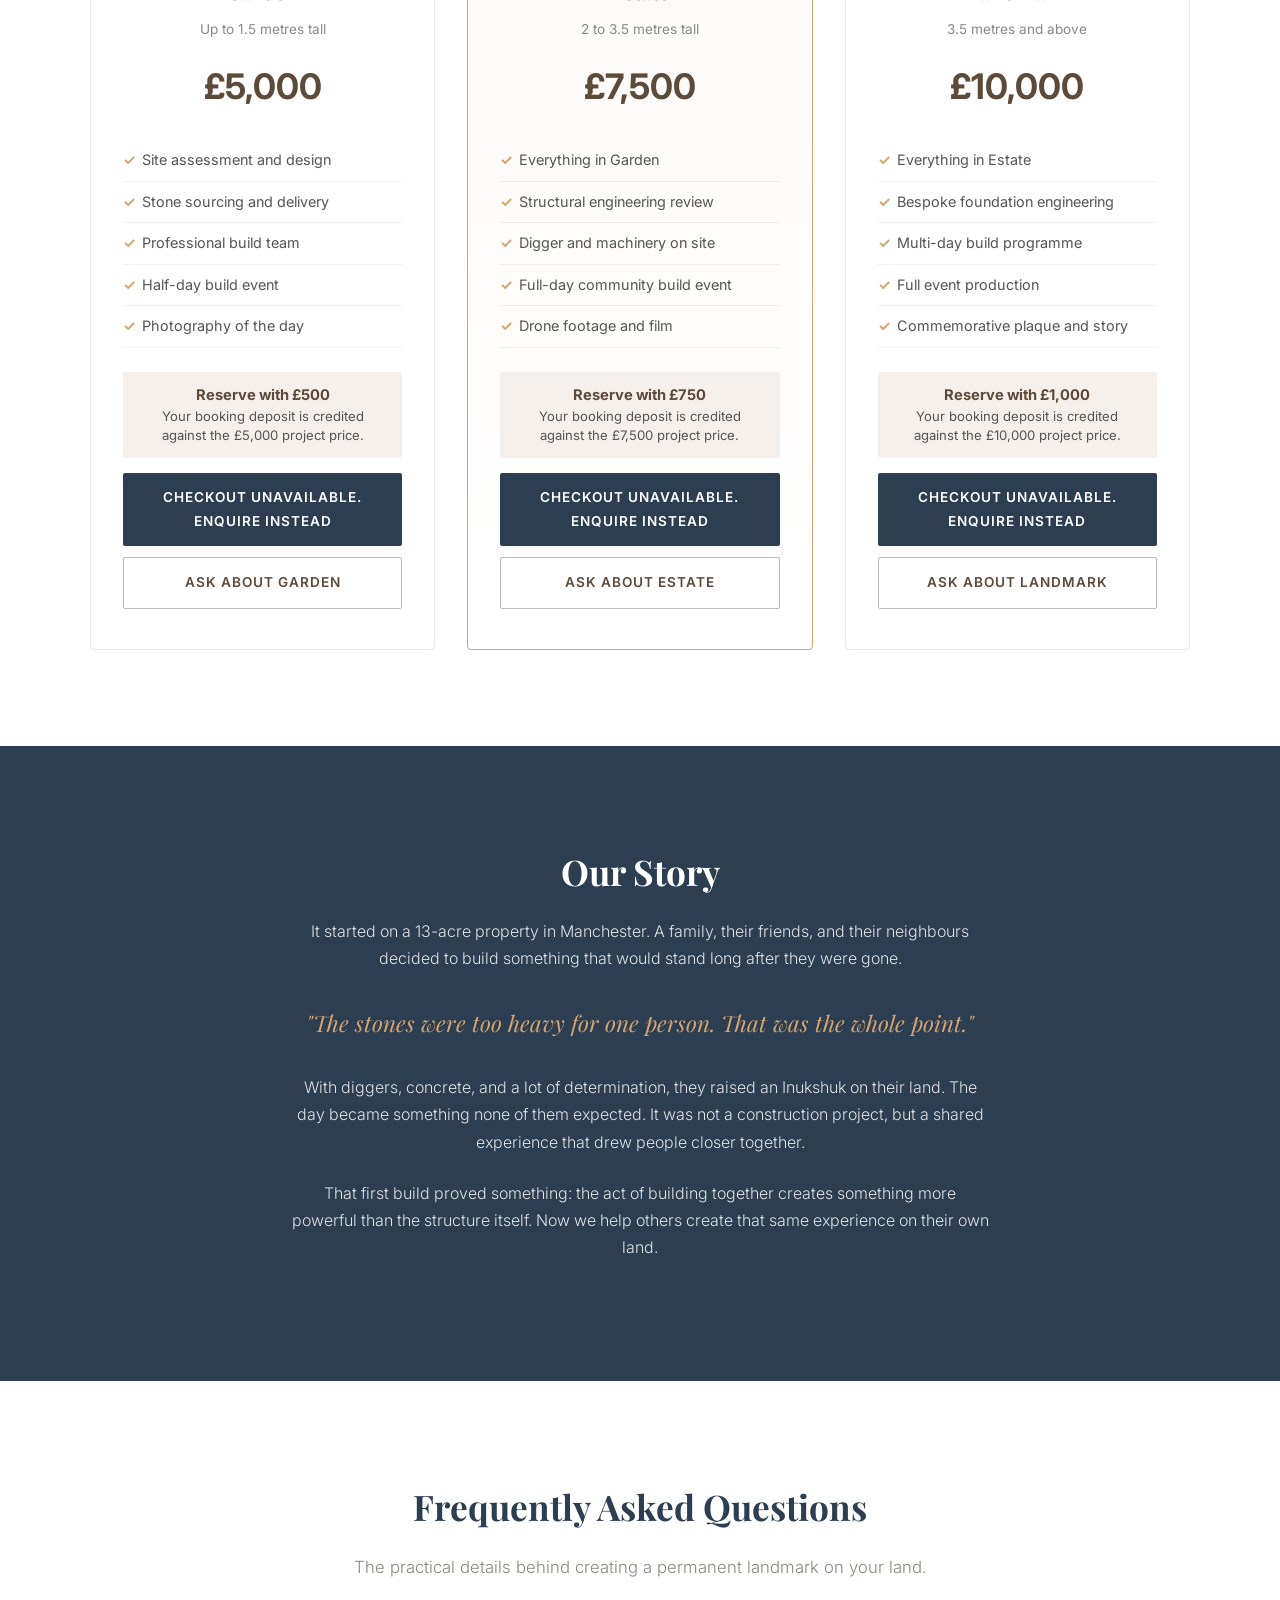
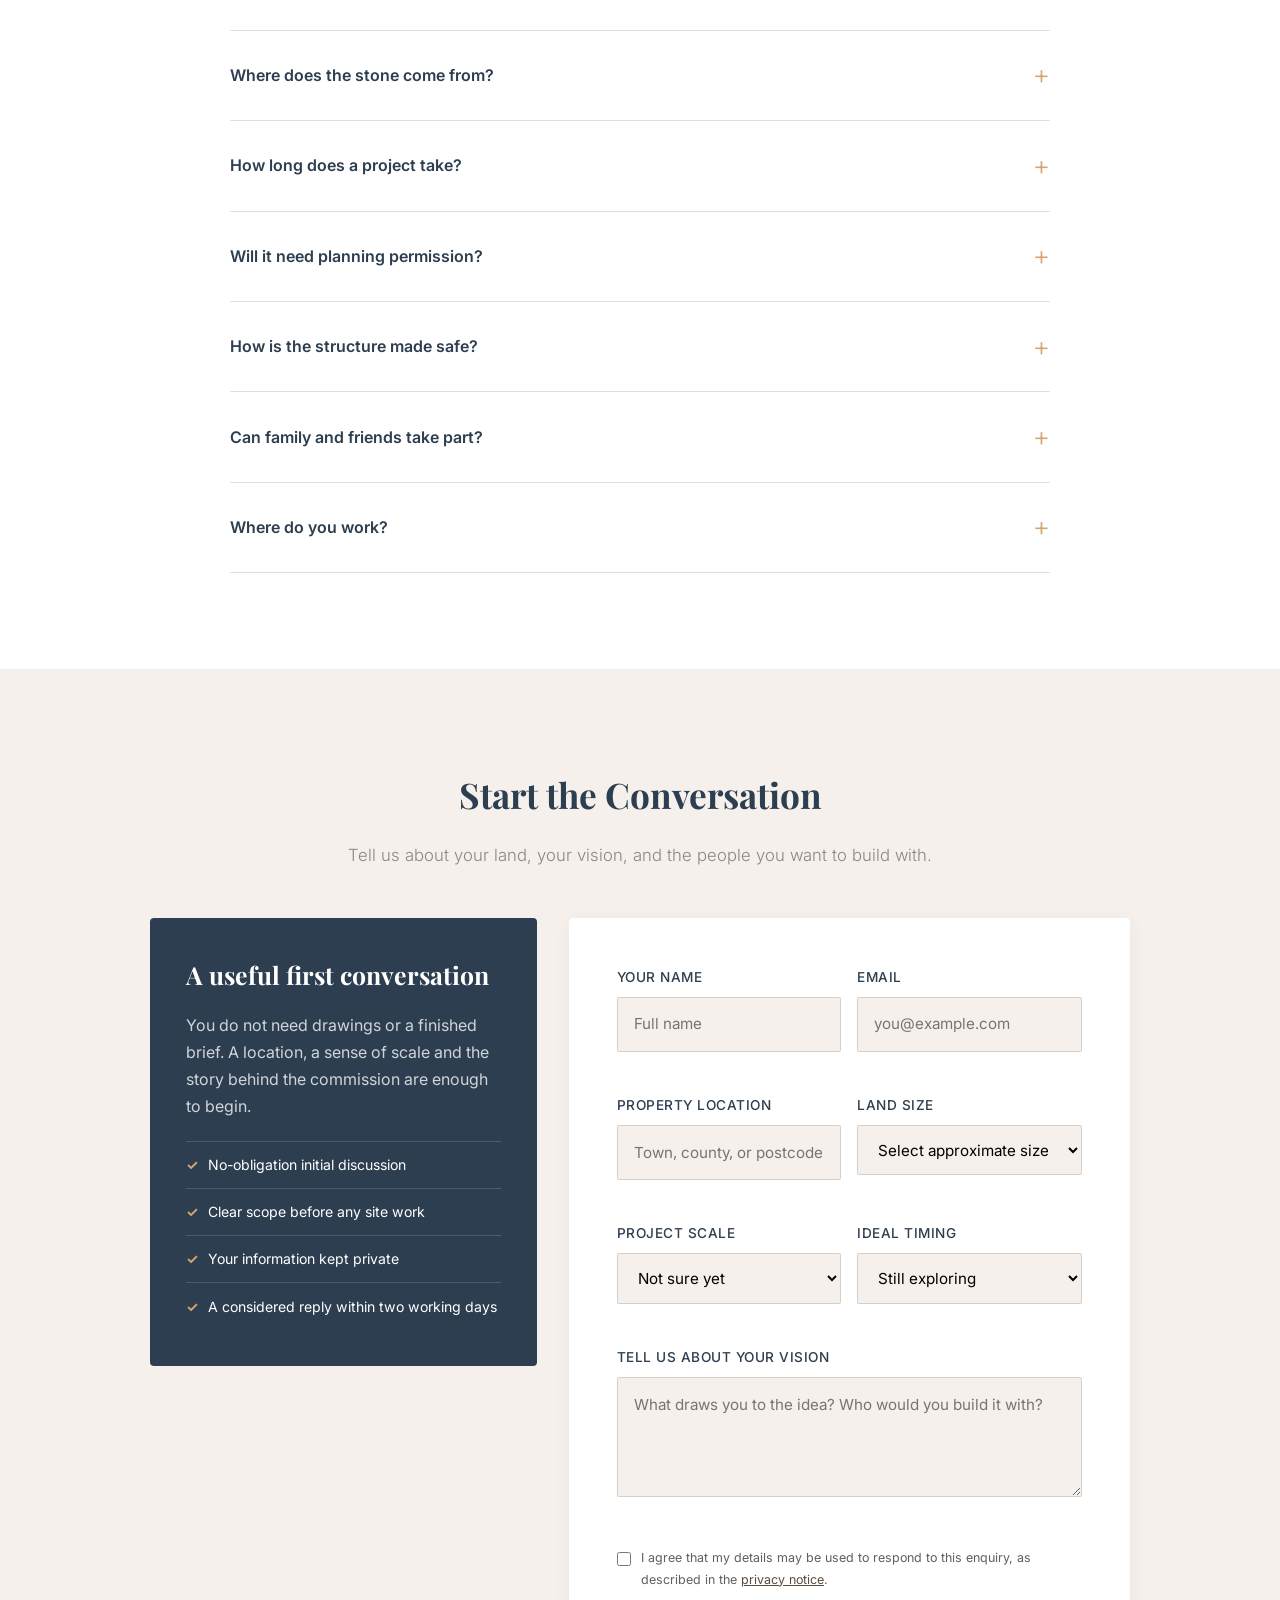
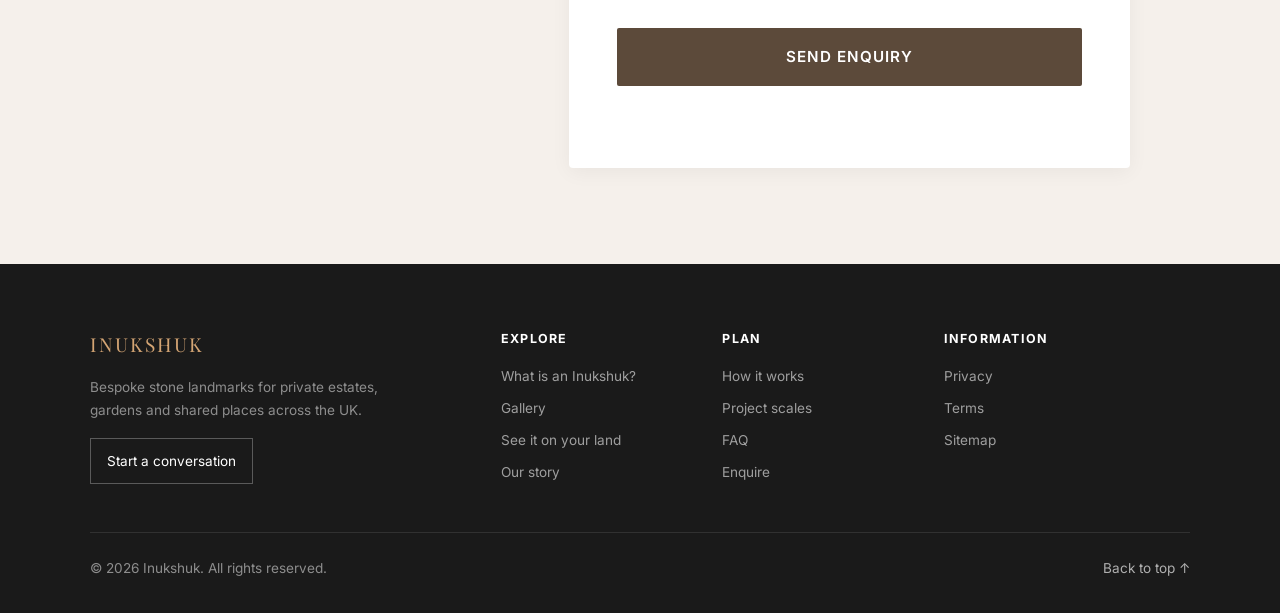
==== commit 83dec711: "Add Shopify deposit checkout" ====
--- a/index.html
+++ b/index.html
@@ -399,6 +399,18 @@
       border-bottom: 1px solid rgba(0,0,0,0.05);
     }
     .price-card li::before { content: '\2713\00a0\00a0'; color: var(--warm); font-weight: 700; }
+    .deposit-note {
+      min-height: 4.25rem; margin: 1.1rem 0 0.9rem; padding: 0.85rem 1rem;
+      background: var(--cream); color: #555; border-radius: 3px;
+      font-size: 0.82rem; line-height: 1.45;
+    }
+    .deposit-note strong { display: block; color: var(--earth); font-size: 0.92rem; }
+    .price-actions { display: grid; gap: 0.65rem; }
+    .shopify-buy-slot { min-height: 44px; }
+    .checkout-loading {
+      display: flex; min-height: 44px; align-items: center; justify-content: center;
+      color: var(--stone); font-size: 0.78rem;
+    }
     .price-btn {
       display: inline-block; width: 100%; padding: 0.85rem;
       background: var(--sky); color: var(--white);
@@ -408,6 +420,10 @@
       transition: background 0.3s;
     }
     .price-btn:hover { background: var(--earth); }
+    .price-btn.secondary {
+      background: transparent; color: var(--earth); border: 1px solid rgba(92,74,58,0.38);
+    }
+    .price-btn.secondary:hover { background: var(--cream); }
 
     /* STORY */
     .story { background: var(--sky); color: var(--white); }
@@ -785,7 +801,11 @@
             <li>Half-day build event</li>
             <li>Photography of the day</li>
           </ul>
-          <button class="price-btn package-enquire" type="button" data-package="Garden">Enquire about Garden</button>
+          <p class="deposit-note"><strong>Reserve with £500</strong>Your booking deposit is credited against the £5,000 project price.</p>
+          <div class="price-actions">
+            <div class="shopify-buy-slot" id="shopify-buy-garden"><span class="checkout-loading">Loading secure checkout...</span></div>
+            <button class="price-btn secondary package-enquire" type="button" data-package="Garden">Ask about Garden</button>
+          </div>
         </div>
         <div class="price-card featured">
           <h4>Estate</h4>
@@ -798,7 +818,11 @@
             <li>Full-day community build event</li>
             <li>Drone footage and film</li>
           </ul>
-          <button class="price-btn package-enquire" type="button" data-package="Estate">Enquire about Estate</button>
+          <p class="deposit-note"><strong>Reserve with £750</strong>Your booking deposit is credited against the £7,500 project price.</p>
+          <div class="price-actions">
+            <div class="shopify-buy-slot" id="shopify-buy-estate"><span class="checkout-loading">Loading secure checkout...</span></div>
+            <button class="price-btn secondary package-enquire" type="button" data-package="Estate">Ask about Estate</button>
+          </div>
         </div>
         <div class="price-card">
           <h4>Landmark</h4>
@@ -811,7 +835,11 @@
             <li>Full event production</li>
             <li>Commemorative plaque and story</li>
           </ul>
-          <button class="price-btn package-enquire" type="button" data-package="Landmark">Enquire about Landmark</button>
+          <p class="deposit-note"><strong>Reserve with £1,000</strong>Your booking deposit is credited against the £10,000 project price.</p>
+          <div class="price-actions">
+            <div class="shopify-buy-slot" id="shopify-buy-landmark"><span class="checkout-loading">Loading secure checkout...</span></div>
+            <button class="price-btn secondary package-enquire" type="button" data-package="Landmark">Ask about Landmark</button>
+          </div>
         </div>
       </div>
     </div>
@@ -1441,5 +1469,87 @@
     })();
   </script>
 
+  <script>
+    (() => {
+      const products = [
+        { nodeId: 'shopify-buy-garden', productId: '10724008526163', buttonText: 'Pay £500 deposit' },
+        { nodeId: 'shopify-buy-estate', productId: '10724008657235', buttonText: 'Pay £750 deposit' },
+        { nodeId: 'shopify-buy-landmark', productId: '10724008788307', buttonText: 'Pay £1,000 deposit' }
+      ];
+
+      function showCheckoutError() {
+        products.forEach(product => {
+          const node = document.getElementById(product.nodeId);
+          if (!node || node.querySelector('.shopify-buy__product')) return;
+          node.innerHTML = '<a class="price-btn" href="#contact">Checkout unavailable. Enquire instead</a>';
+        });
+      }
+
+      function createCheckoutButtons() {
+        const client = ShopifyBuy.buildClient({
+          domain: 'wwajbm-kv.myshopify.com',
+          storefrontAccessToken: 'e5ad6d652ff31efa8118ce57d0a0e4ae'
+        });
+
+        ShopifyBuy.UI.onReady(client).then(ui => {
+          products.forEach(product => {
+            const node = document.getElementById(product.nodeId);
+            node.textContent = '';
+            ui.createComponent('product', {
+              id: product.productId,
+              node,
+              moneyFormat: '£{{amount}}',
+              options: {
+                product: {
+                  contents: {
+                    img: false,
+                    title: false,
+                    price: false,
+                    options: false,
+                    quantity: false
+                  },
+                  styles: {
+                    product: {
+                      'max-width': 'none',
+                      'margin': '0',
+                      'text-align': 'center'
+                    },
+                    button: {
+                      'font-family': 'Inter, sans-serif',
+                      'font-size': '13.6px',
+                      'font-weight': '600',
+                      'letter-spacing': '1px',
+                      'text-transform': 'uppercase',
+                      'padding-top': '13.6px',
+                      'padding-bottom': '13.6px',
+                      'width': '100%',
+                      'background-color': '#2C3E50',
+                      'border-radius': '2px',
+                      ':hover': { 'background-color': '#5C4A3A' },
+                      ':focus': { 'background-color': '#5C4A3A' }
+                    }
+                  },
+                  buttonDestination: 'checkout',
+                  text: { button: product.buttonText }
+                }
+              }
+            });
+          });
+        }).catch(showCheckoutError);
+      }
+
+      if (window.ShopifyBuy && window.ShopifyBuy.UI) {
+        createCheckoutButtons();
+      } else {
+        const script = document.createElement('script');
+        script.async = true;
+        script.src = 'https://sdks.shopifycdn.com/buy-button/latest/buy-button-storefront.min.js';
+        script.onload = createCheckoutButtons;
+        script.onerror = showCheckoutError;
+        document.head.appendChild(script);
+      }
+    })();
+  </script>
+
 </body>
 </html>
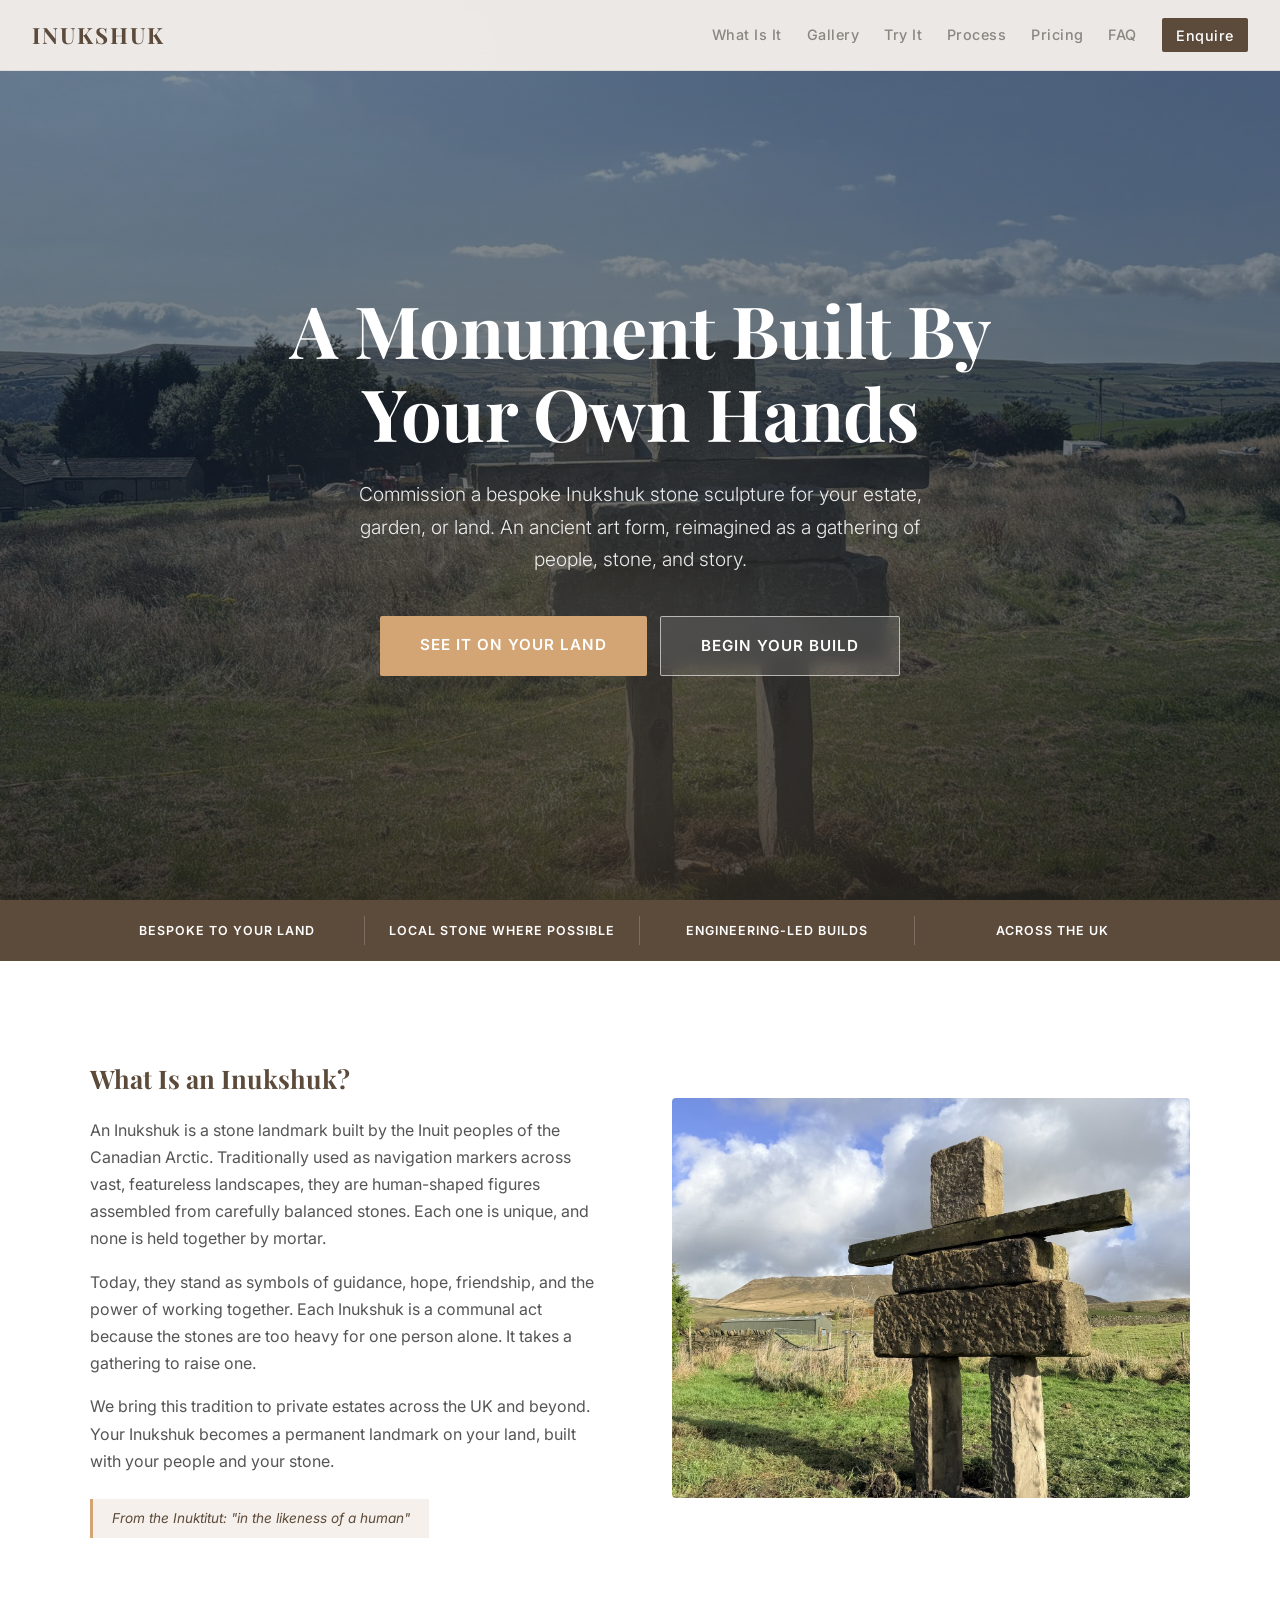
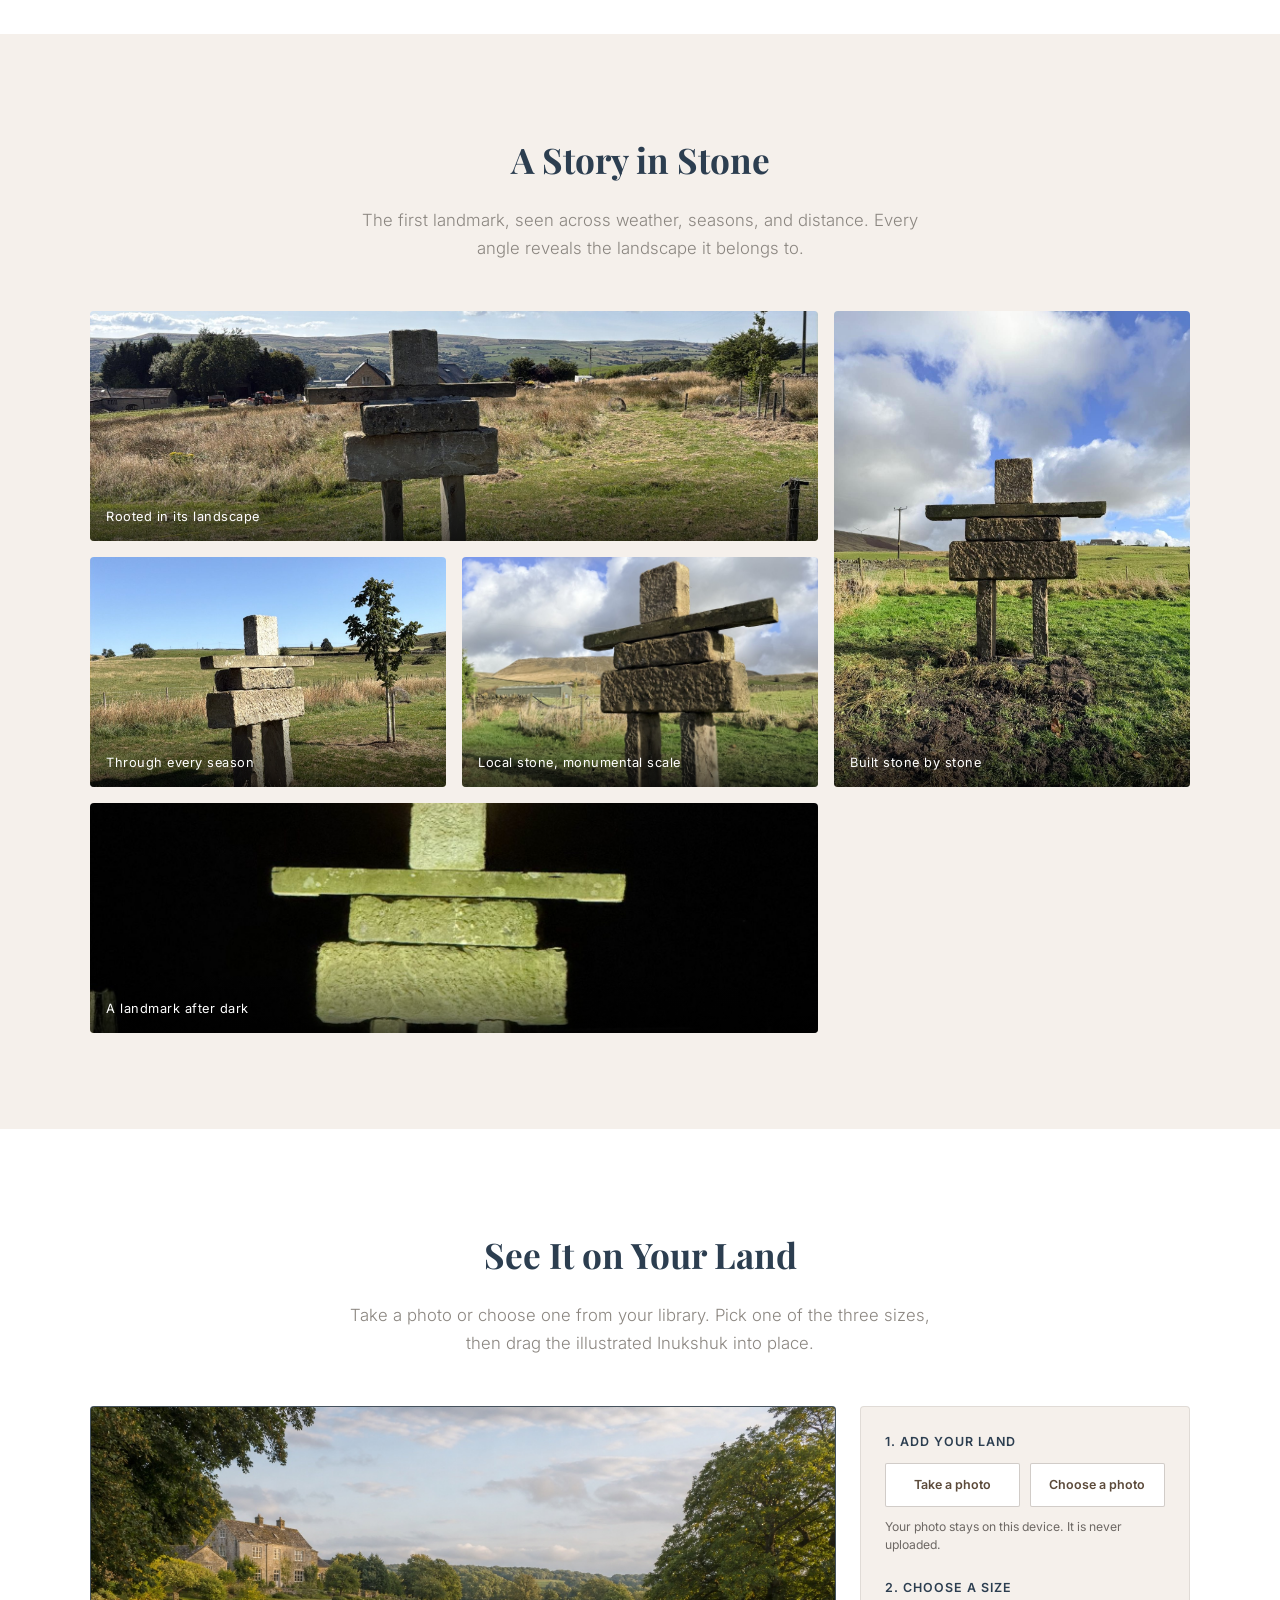
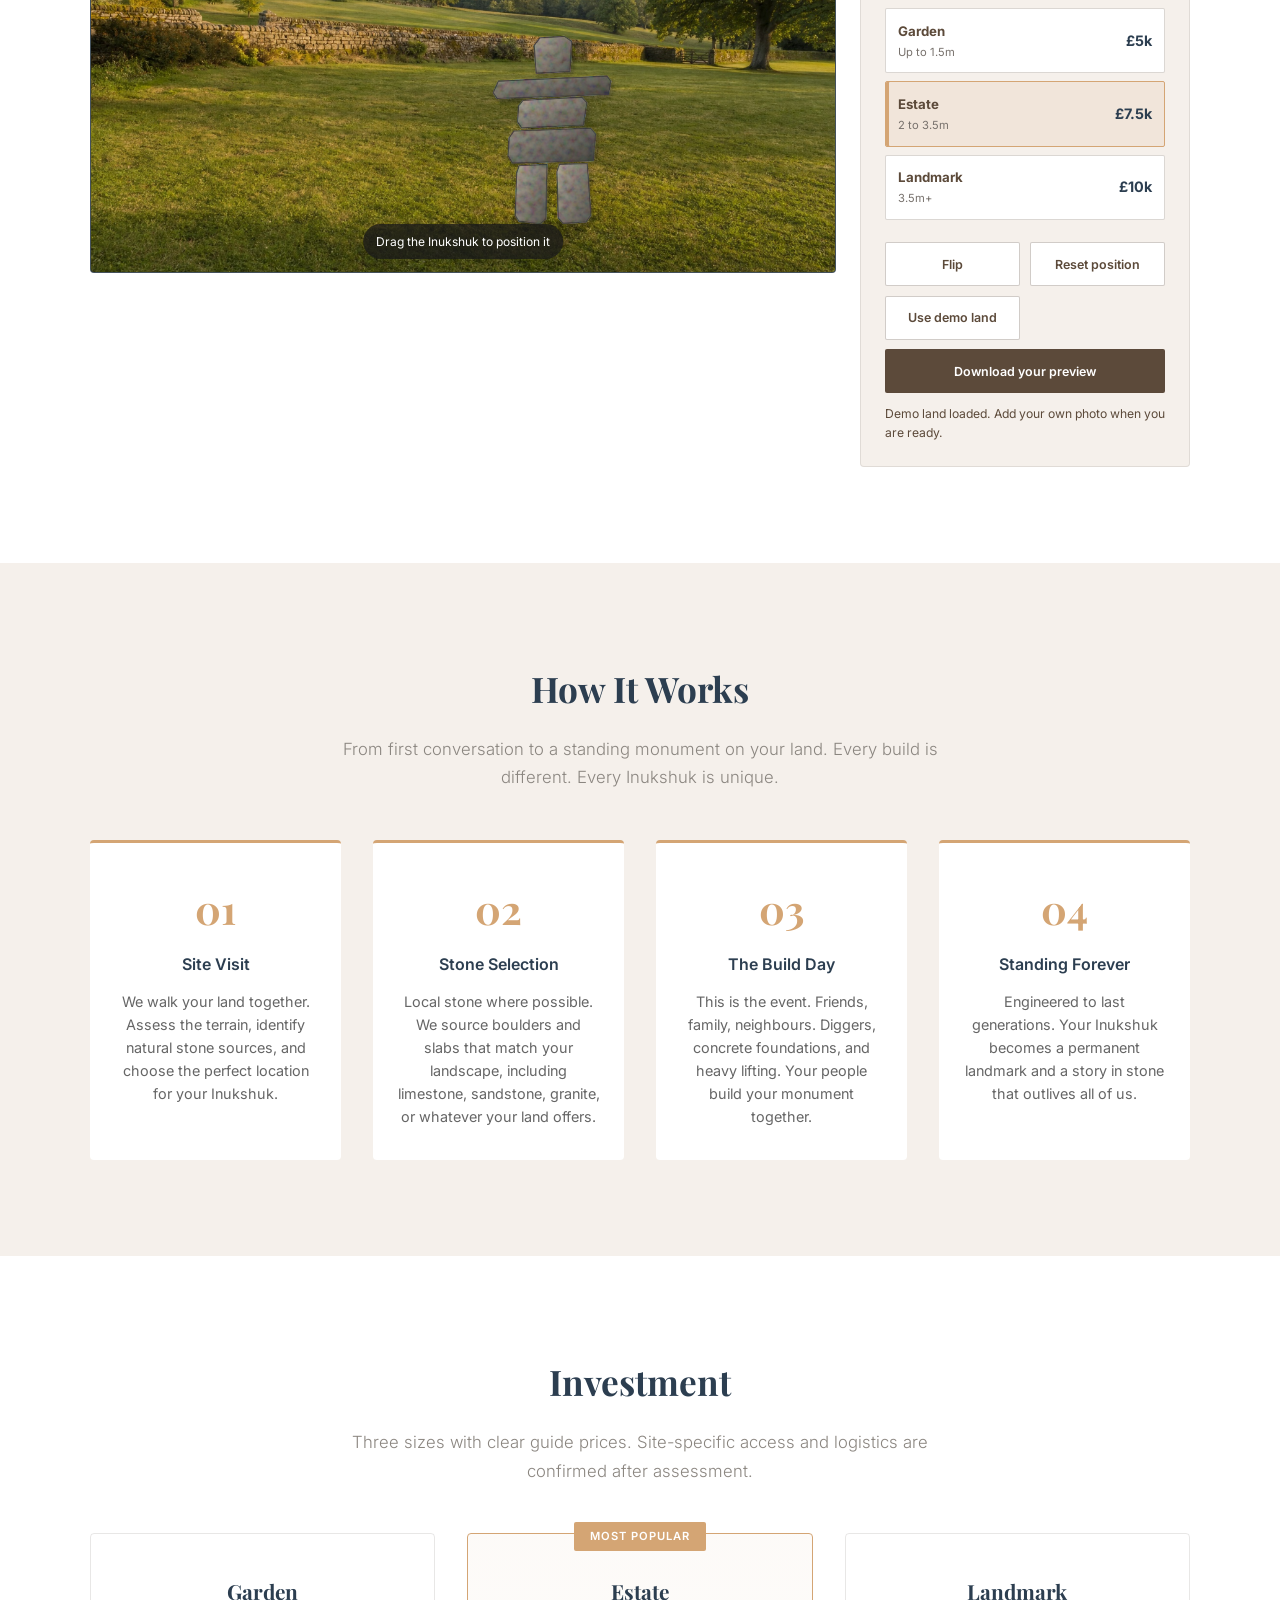
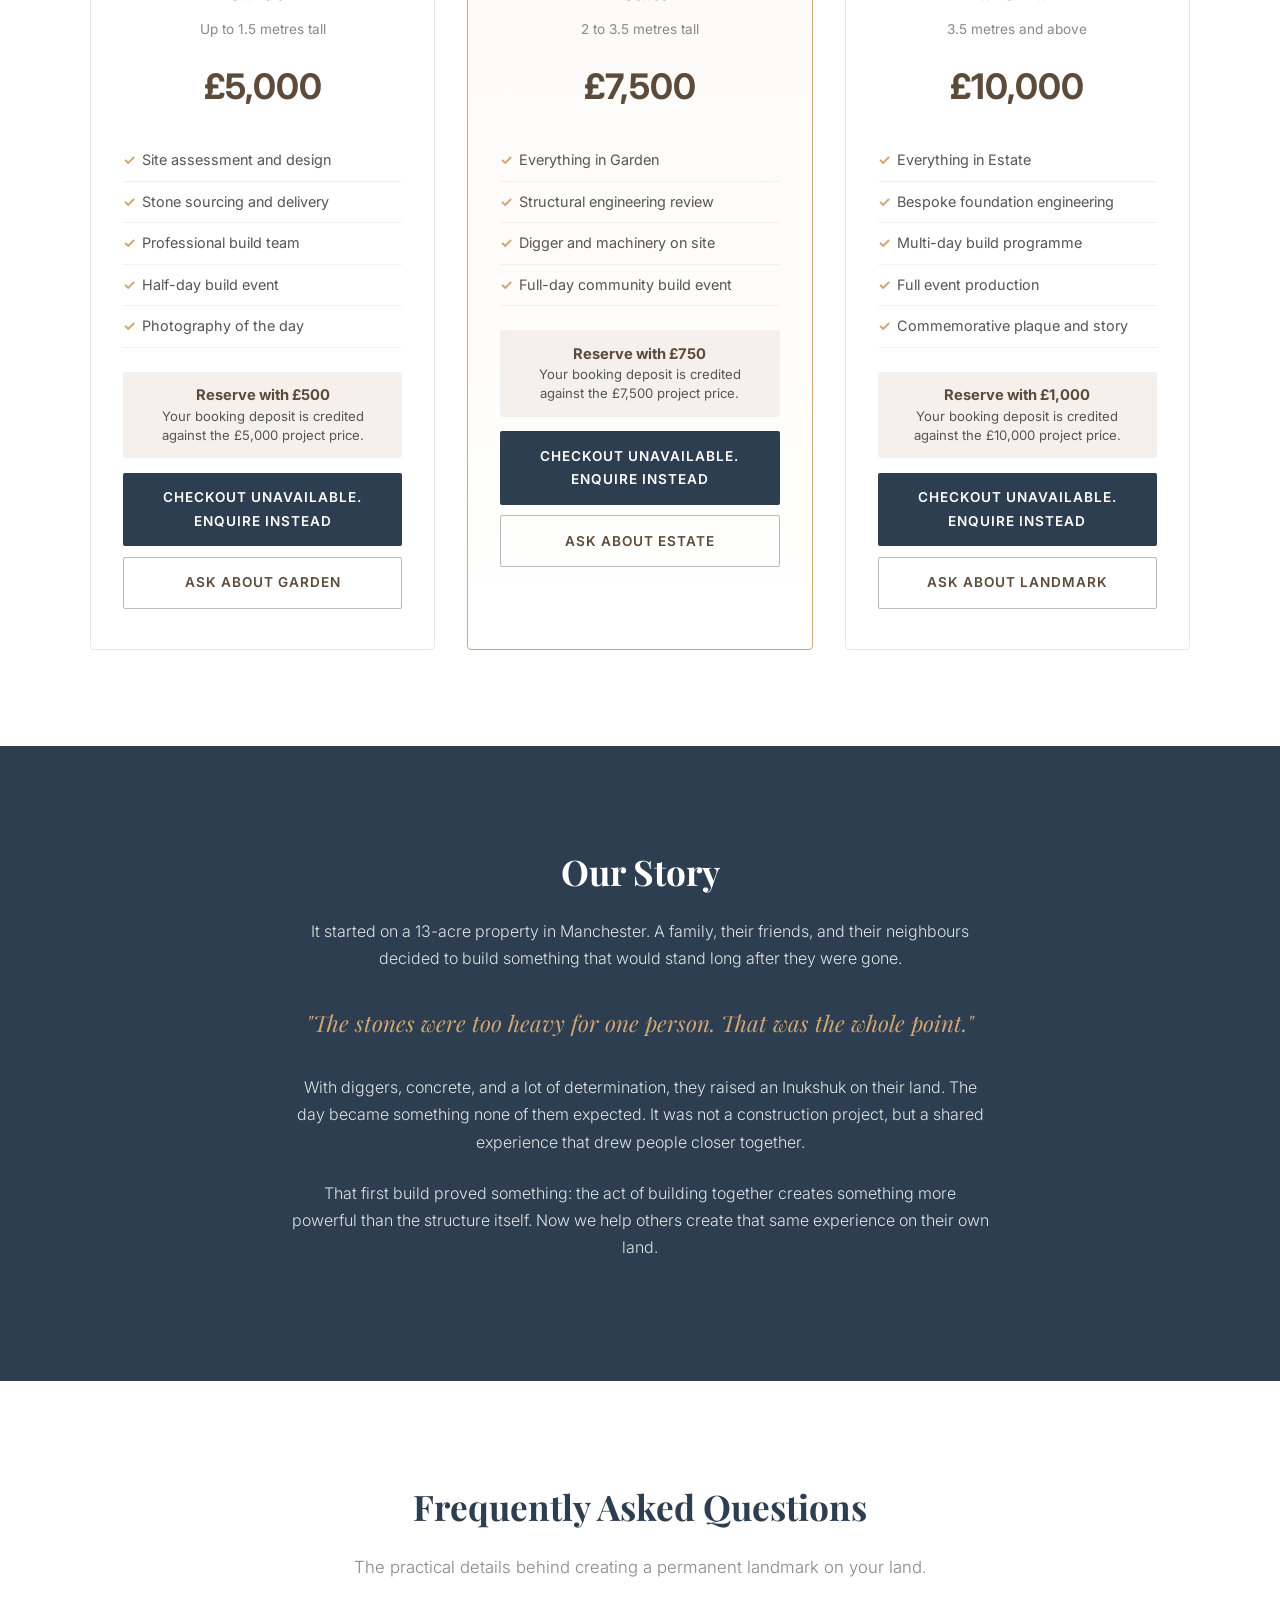
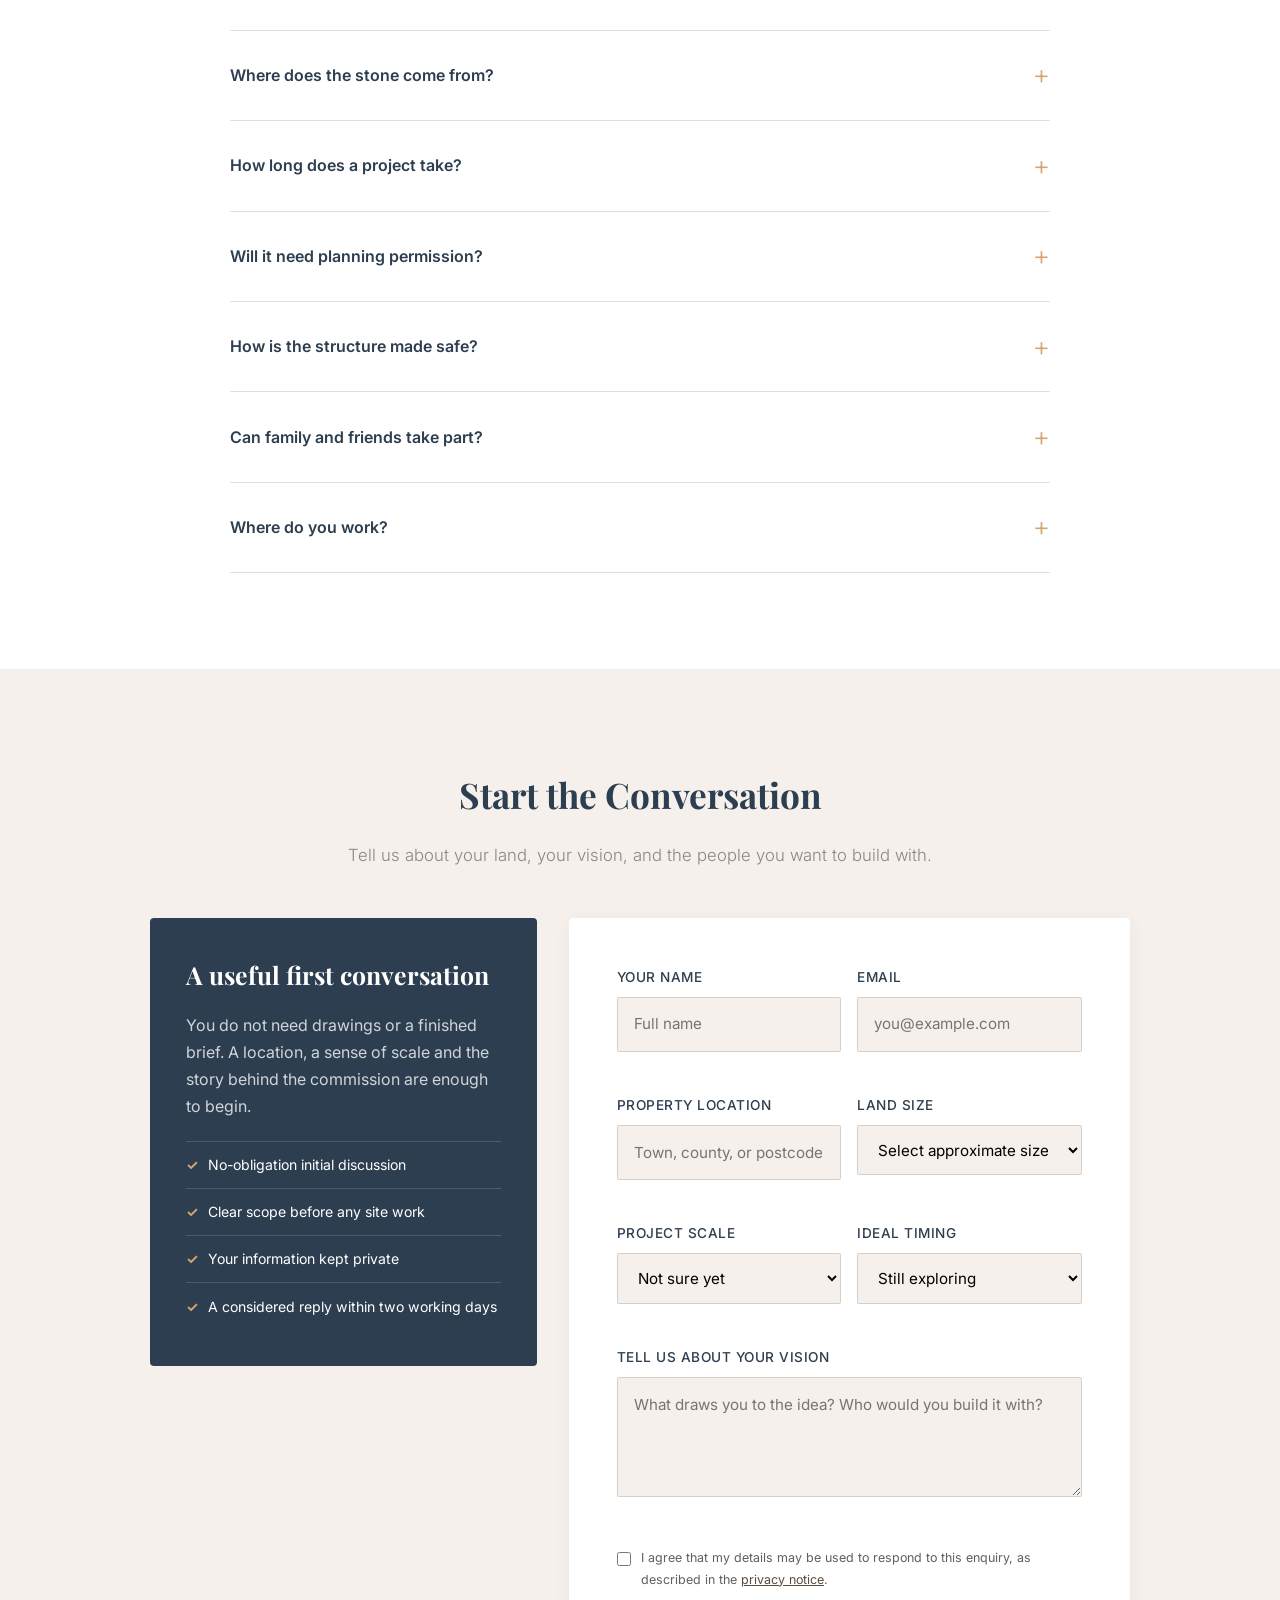
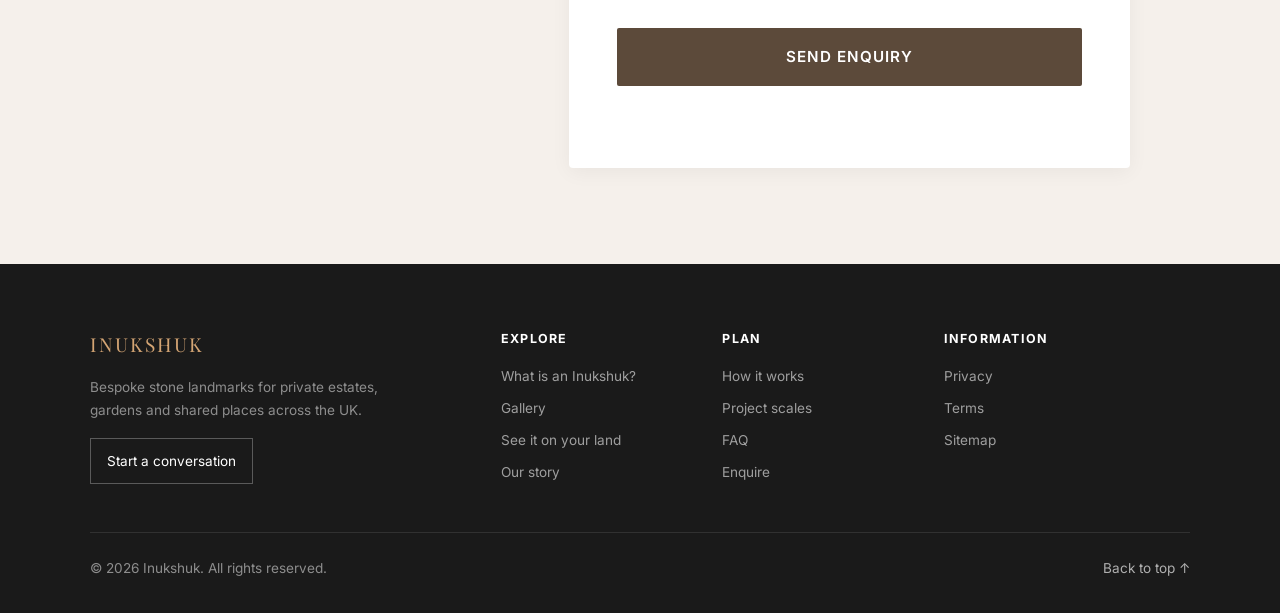
==== commit 0a5b207b: "Remove drone footage from the Estate package. The film line was a parked future idea, not a current " ====
--- a/index.html
+++ b/index.html
@@ -816,7 +816,6 @@
             <li>Structural engineering review</li>
             <li>Digger and machinery on site</li>
             <li>Full-day community build event</li>
-            <li>Drone footage and film</li>
           </ul>
           <p class="deposit-note"><strong>Reserve with £750</strong>Your booking deposit is credited against the £7,500 project price.</p>
           <div class="price-actions">
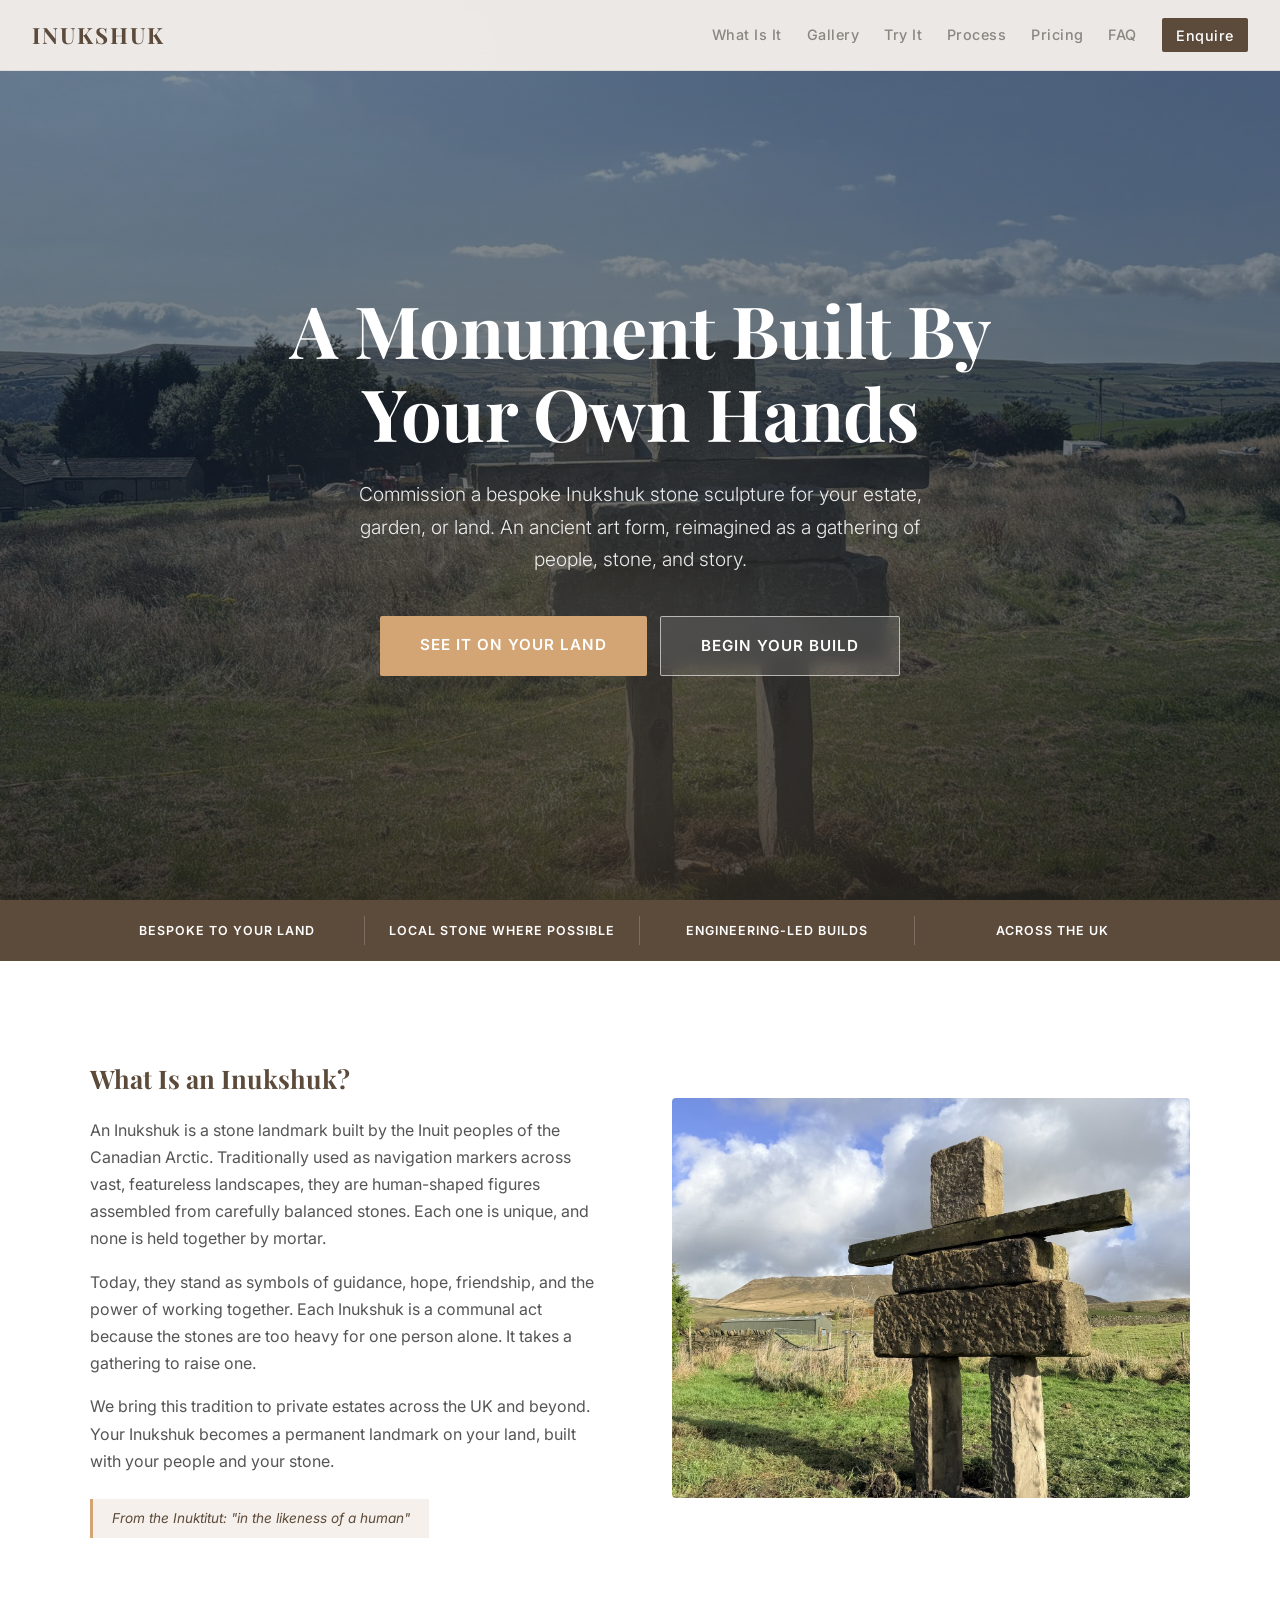
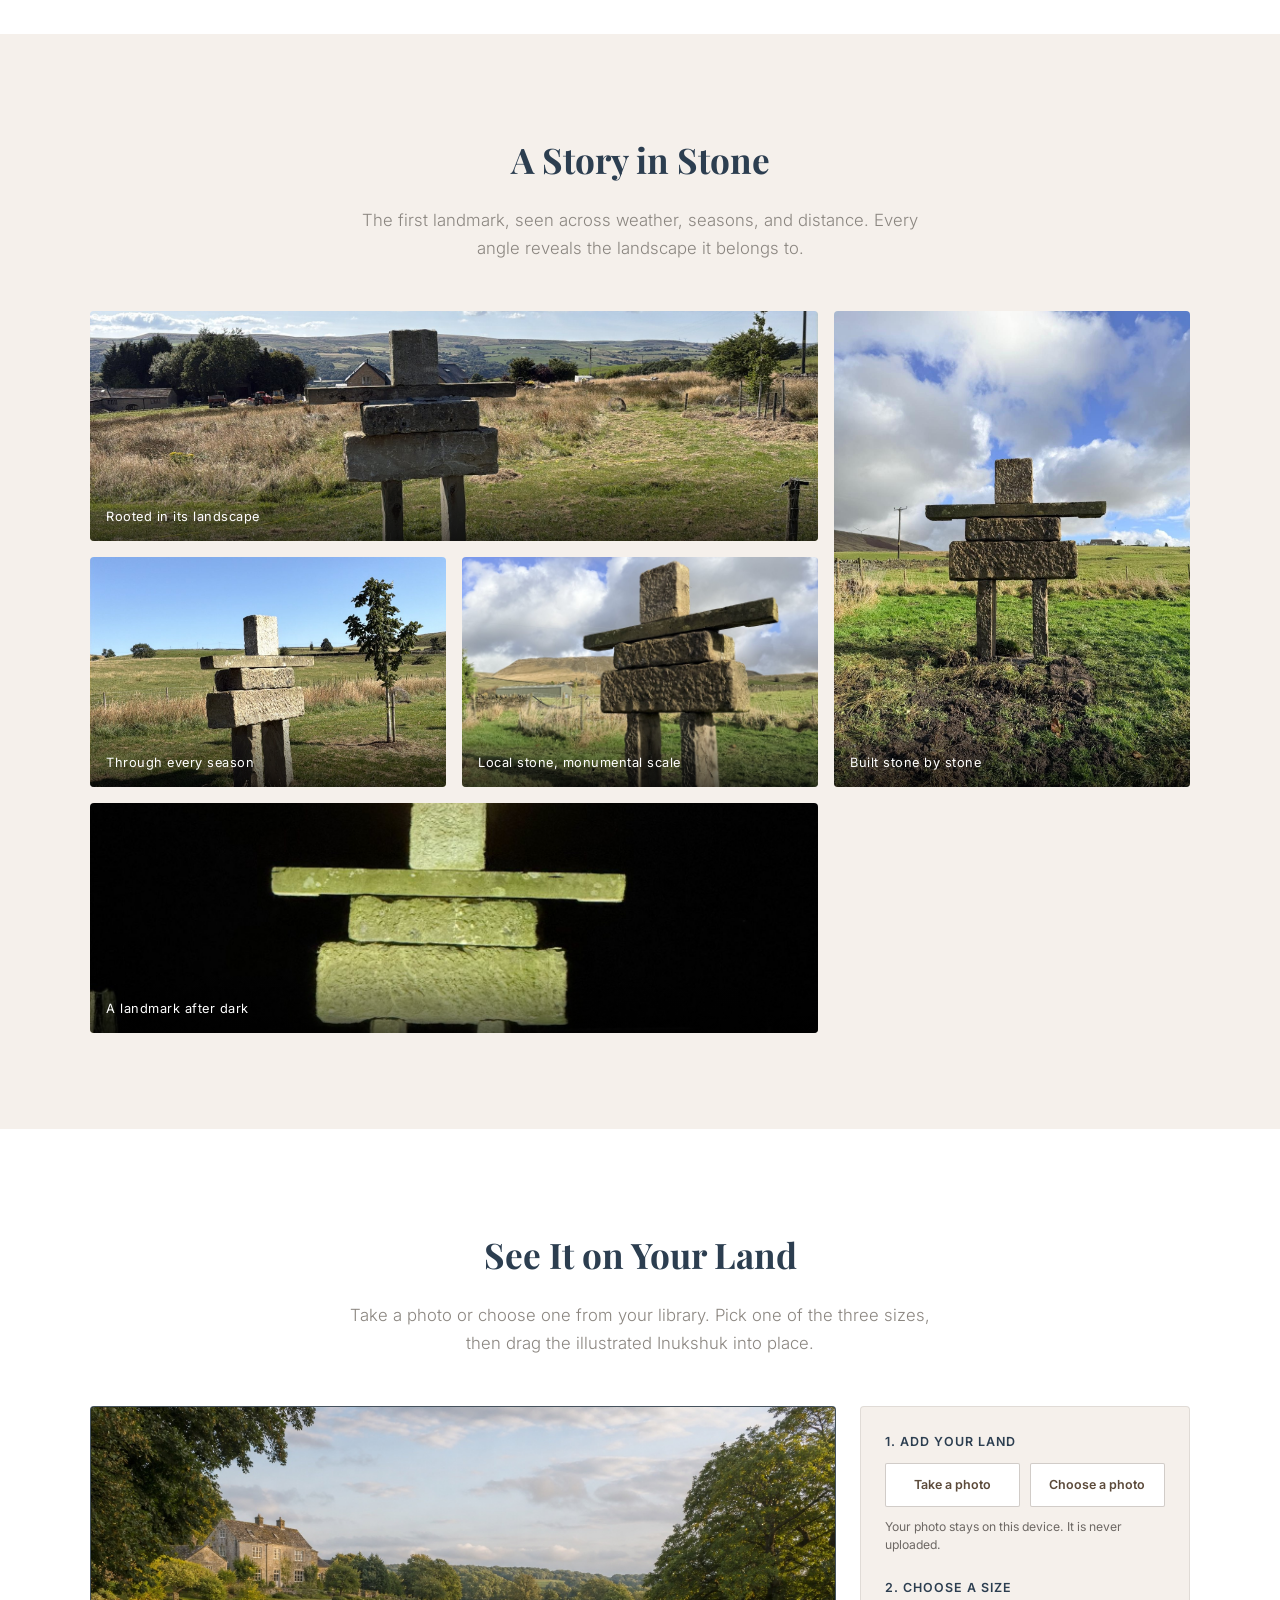
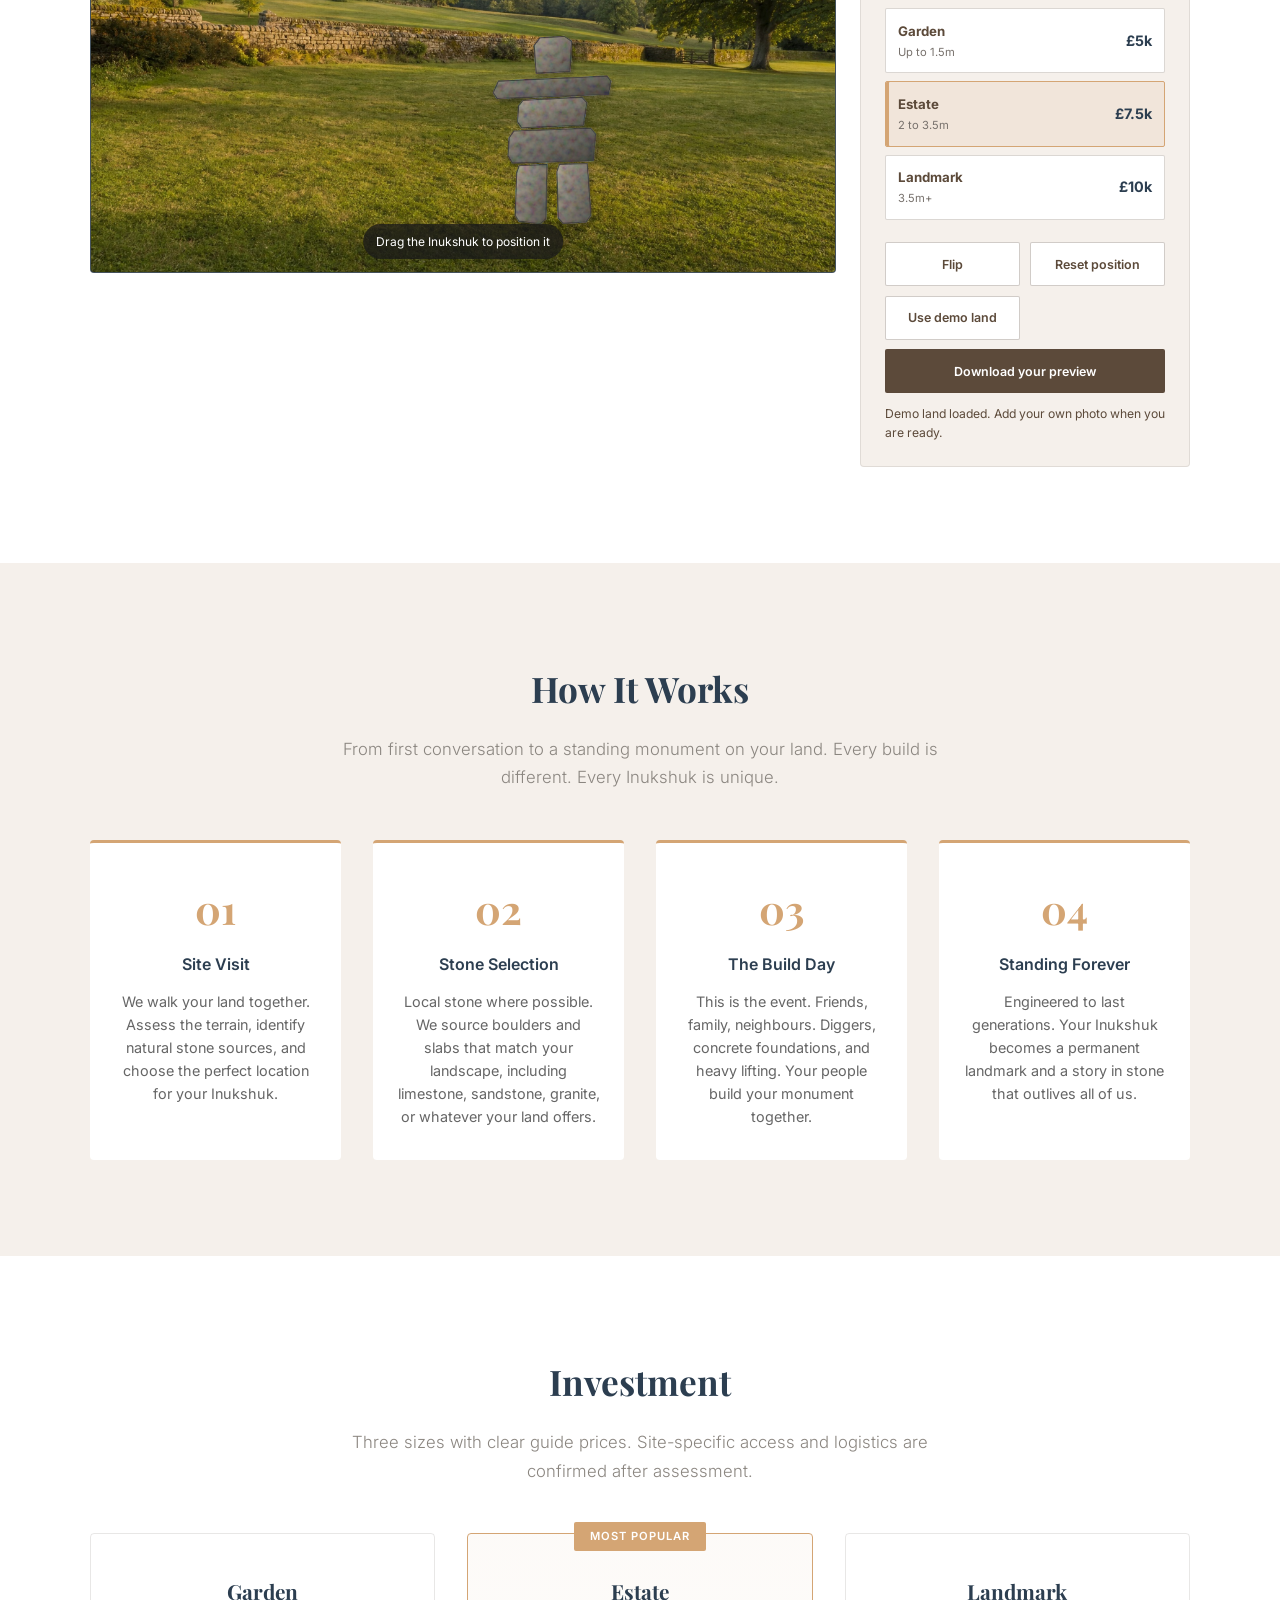
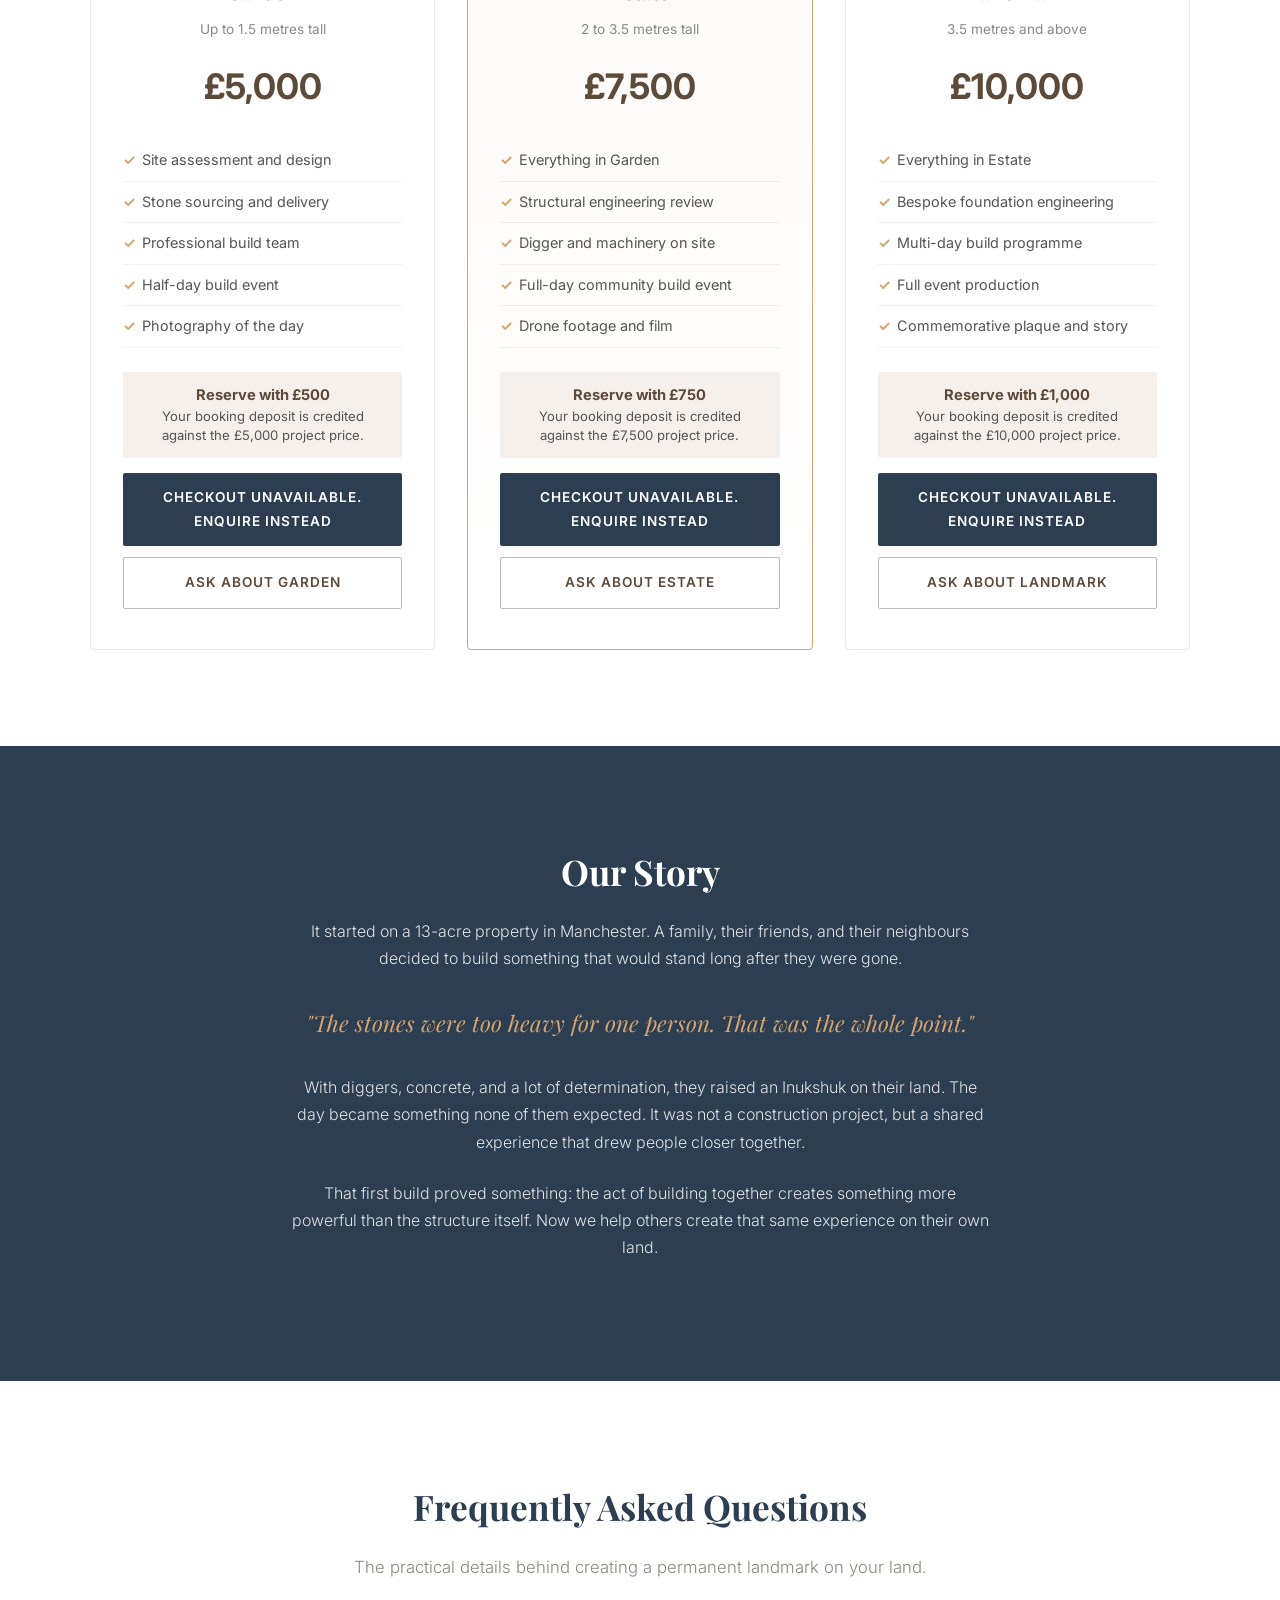
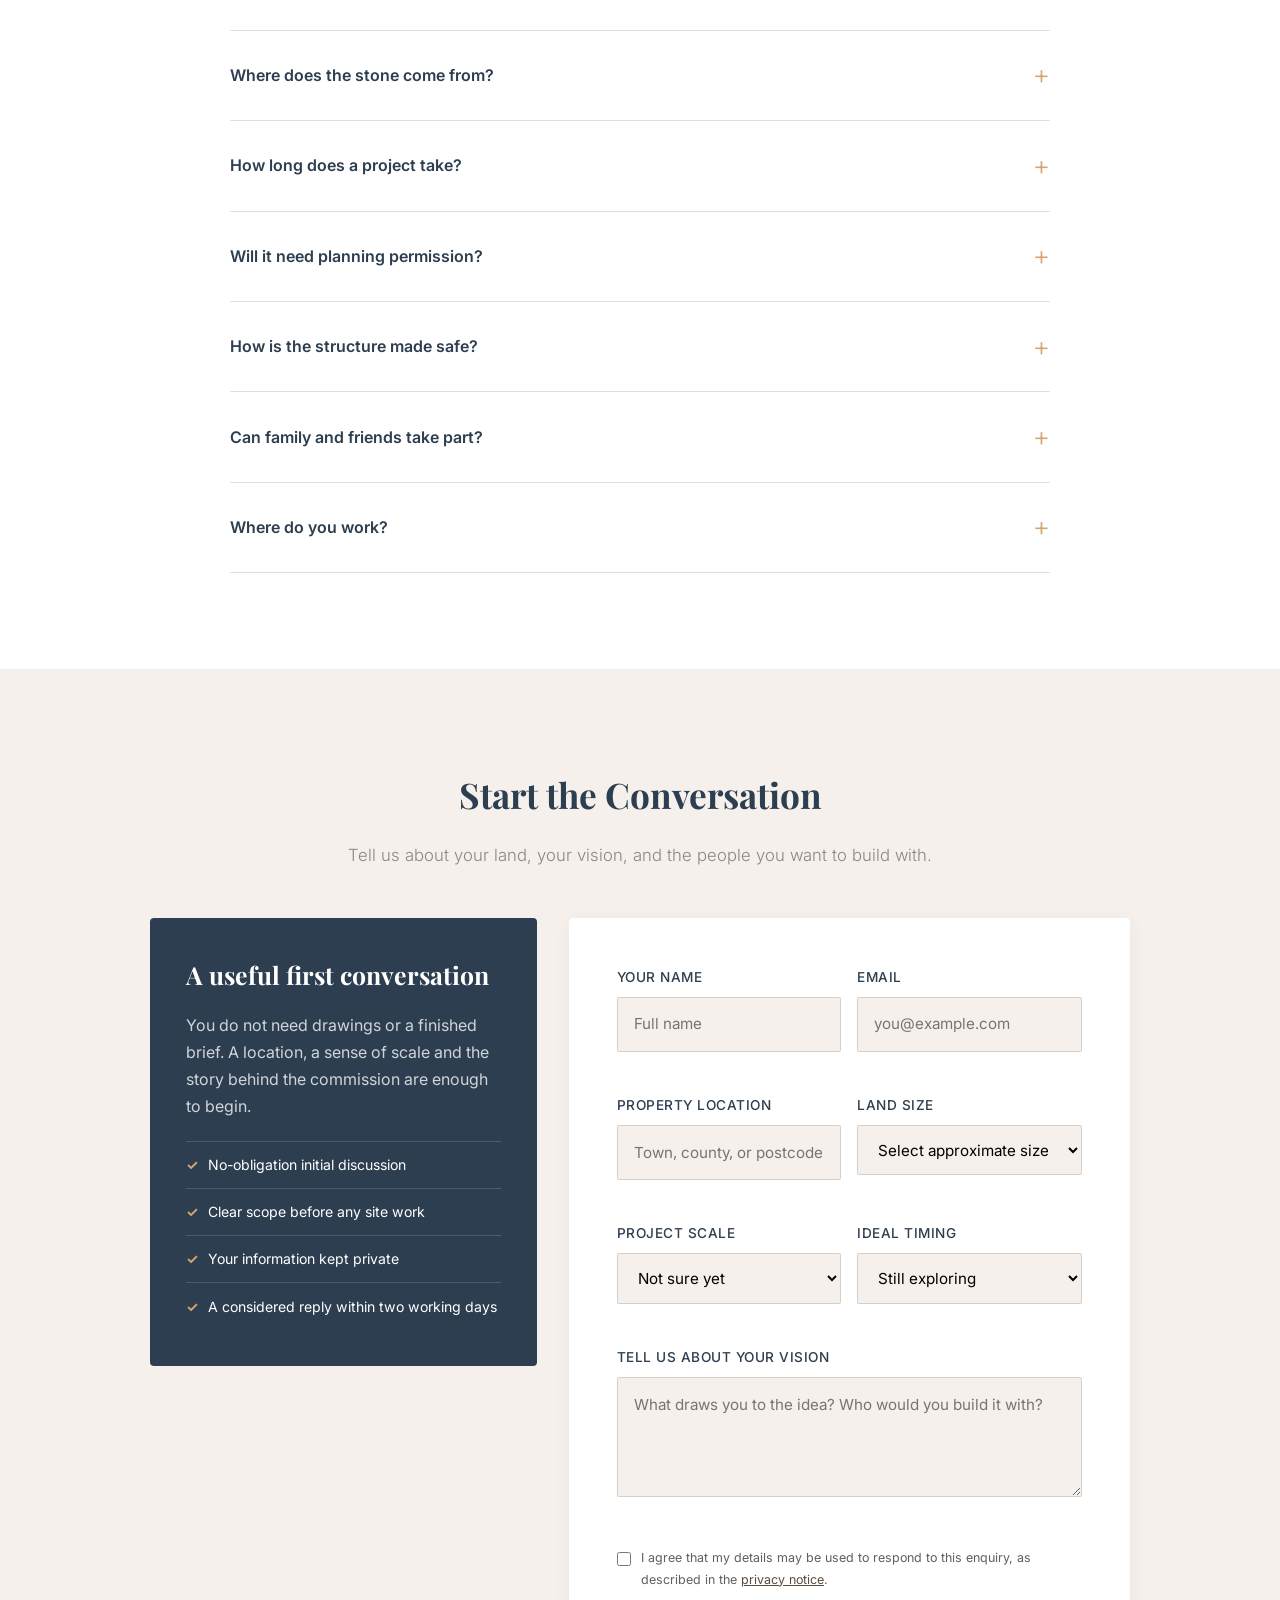
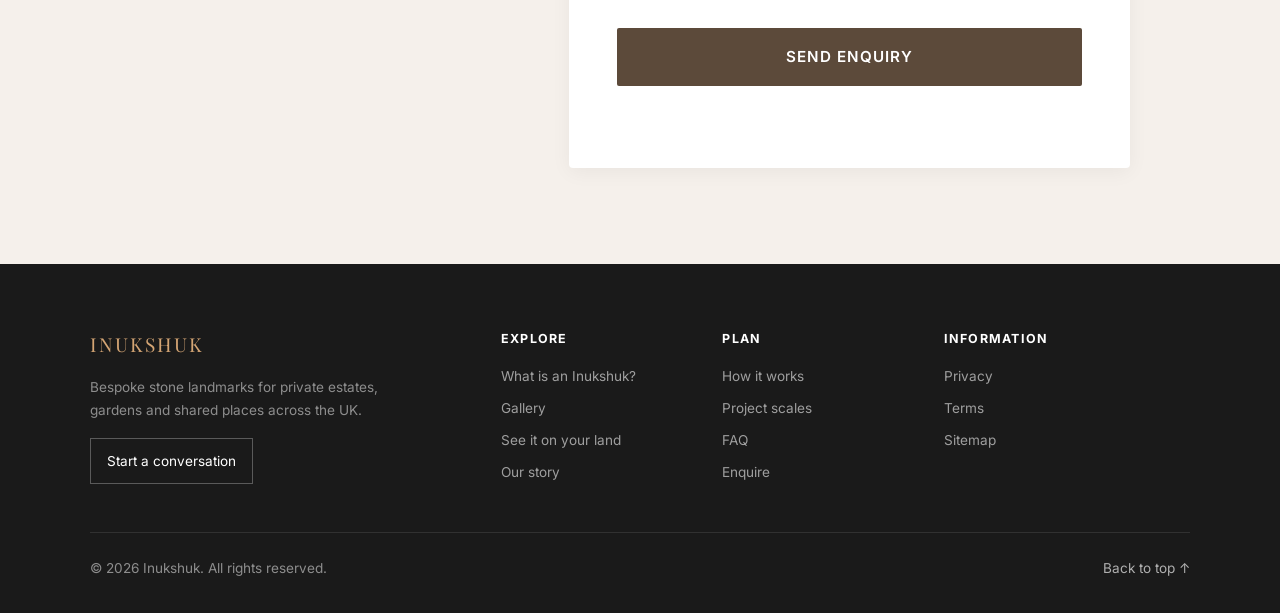
==== commit d8738533: "Restore drone footage on the Estate package. The Cross Bank footage stays part of the £7,500 offer. " ====
--- a/index.html
+++ b/index.html
@@ -816,6 +816,7 @@
             <li>Structural engineering review</li>
             <li>Digger and machinery on site</li>
             <li>Full-day community build event</li>
+            <li>Drone footage and film</li>
           </ul>
           <p class="deposit-note"><strong>Reserve with £750</strong>Your booking deposit is credited against the £7,500 project price.</p>
           <div class="price-actions">
